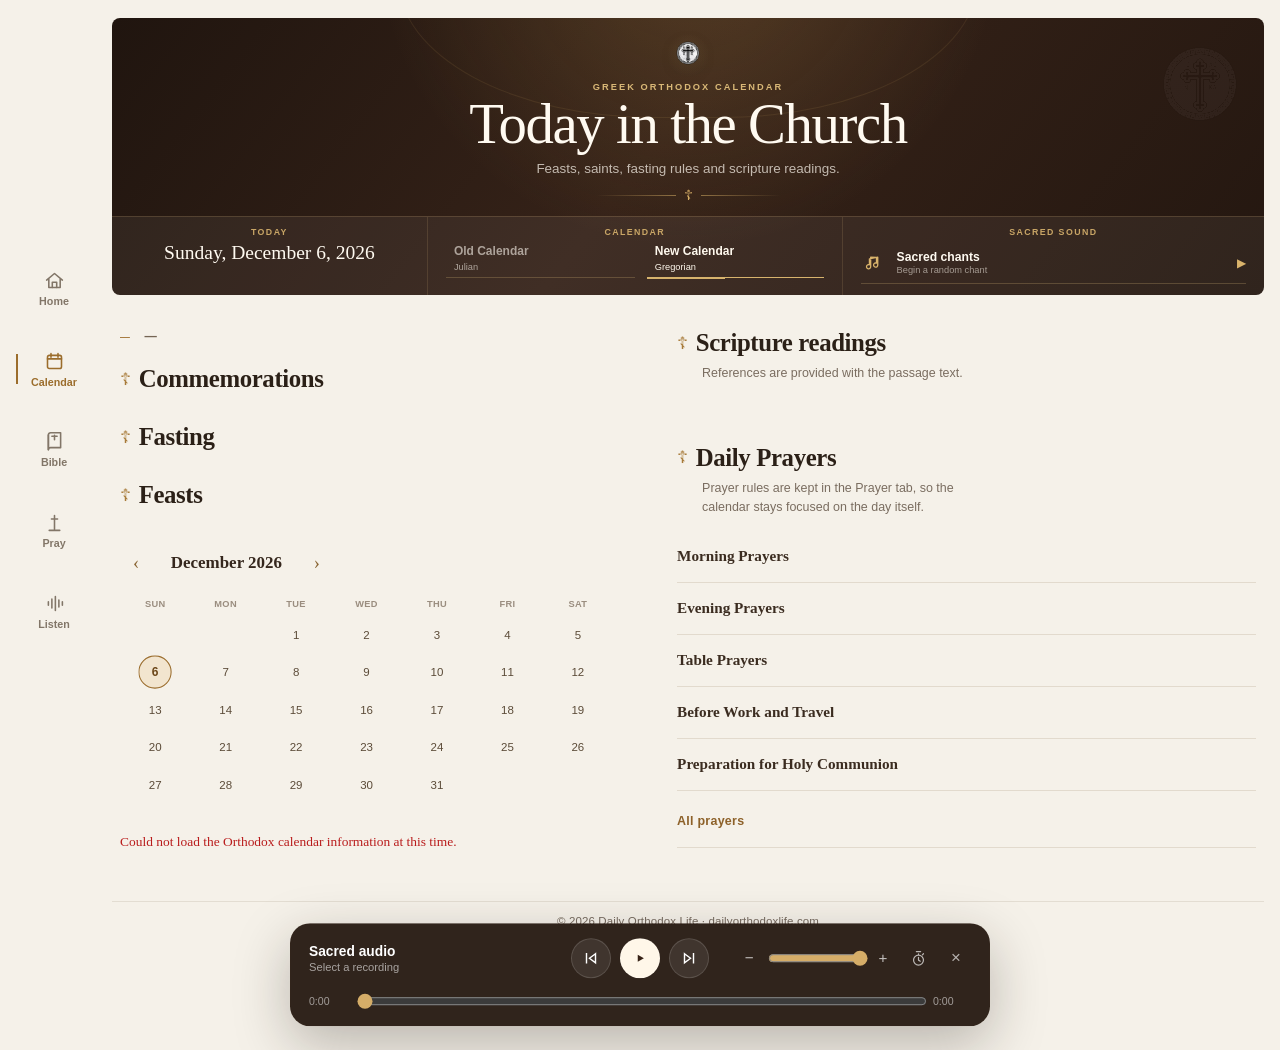
==== greek/index.html @ ff89dd8d "First Upload" ====
<!DOCTYPE html>
<html lang="en">
<head>
  <meta charset="UTF-8" />
  <title>Greek Orthodox Calendar Today | Daily Orthodox Life</title>
  <meta name="viewport" content="width=device-width, initial-scale=1" />
  <meta name="description" content="View today&#x27;s Greek Orthodox calendar with saints, commemorations, feasts, fasting guidance and Scripture readings, with Old and New Calendar options." />
  <link rel="stylesheet" href="greek-assets/css/style.css" />
  <link rel="stylesheet" href="../assets/css/app.css" />
  <link rel="manifest" href="../manifest.webmanifest" />
  <link rel="apple-touch-icon" sizes="192x192" href="../assets/orthodox-cover-logo.png" />
  <meta name="apple-mobile-web-app-title" content="Daily Orthodox Life" />
  <meta name="msapplication-TileImage" content="../assets/orthodox-cover-logo.png" />
  <meta name="theme-color" content="#2a1d15" />
  <link rel="icon" type="image/png" sizes="192x192" href="../assets/orthodox-cover-logo.png" />

  <link rel="canonical" href="https://dailyorthodoxlife.com/greek/" />
  <meta name="robots" content="index,follow,max-image-preview:large,max-snippet:-1,max-video-preview:-1" />
  <meta name="application-name" content="Daily Orthodox Life" />
  <meta property="og:site_name" content="Daily Orthodox Life" />
  <meta property="og:locale" content="en_GB" />
  <meta property="og:type" content="website" />
  <meta property="og:title" content="Greek Orthodox Calendar Today | Daily Orthodox Life" />
  <meta property="og:description" content="View today&#x27;s Greek Orthodox calendar with saints, commemorations, feasts, fasting guidance and Scripture readings, with Old and New Calendar options." />
  <meta property="og:url" content="https://dailyorthodoxlife.com/greek/" />
  <meta property="og:image" content="https://dailyorthodoxlife.com/greek/greek-assets/images/church-background.png" />
  <meta property="og:image:alt" content="Greek Orthodox church interior" />
  <meta name="twitter:card" content="summary_large_image" />
  <meta name="twitter:title" content="Greek Orthodox Calendar Today | Daily Orthodox Life" />
  <meta name="twitter:description" content="View today&#x27;s Greek Orthodox calendar with saints, commemorations, feasts, fasting guidance and Scripture readings, with Old and New Calendar options." />
  <meta name="twitter:image" content="https://dailyorthodoxlife.com/greek/greek-assets/images/church-background.png" />
  <meta name="twitter:image:alt" content="Greek Orthodox church interior" />
  <script type="application/ld+json" data-seo-schema>{"@context":"https://schema.org","@graph":[{"@type":"WebPage","@id":"https://dailyorthodoxlife.com/greek/#page","url":"https://dailyorthodoxlife.com/greek/","name":"Greek Orthodox Calendar Today | Daily Orthodox Life","description":"View today's Greek Orthodox calendar with saints, commemorations, feasts, fasting guidance and Scripture readings, with Old and New Calendar options.","isPartOf":{"@id":"https://dailyorthodoxlife.com/#website"},"about":{"@type":"Thing","name":"Greek Orthodox Calendar"},"breadcrumb":{"@type":"BreadcrumbList","itemListElement":[{"@type":"ListItem","position":1,"name":"Home","item":"https://dailyorthodoxlife.com/"},{"@type":"ListItem","position":2,"name":"Orthodox Calendar","item":"https://dailyorthodoxlife.com/calendar.html"},{"@type":"ListItem","position":3,"name":"Greek Orthodox Calendar","item":"https://dailyorthodoxlife.com/greek/"}]}}]}</script>
</head>
<body class="app-page app-calendar-page" data-root="../">
  <div class="app-shell">
    <header class="app-header liturgical-masthead">
      <div class="liturgical-watermark" aria-hidden="true"><img src="greek-assets/images/Orthodox-Cross.png" alt="" /></div>

      <div class="liturgical-heading">
        <div class="liturgical-crest">
          <img src="greek-assets/images/Orthodox-Cross.png" class="calendar-logo" alt="Orthodox Cross">
        </div>
        <div class="app-tagline">GREEK ORTHODOX CALENDAR</div>
        <h1 class="app-title">Today in the Church</h1>
        <p class="app-subtitle">Feasts, saints, fasting rules and scripture readings.</p>
        <div class="liturgical-ornament" aria-hidden="true"><span></span><b>☦</b><span></span></div>
      </div>

      <div class="liturgical-control-band">
        <div class="liturgical-date-block">
          <span class="liturgical-control-label">Today</span>
          <div class="header-meta"><div class="meta-date"><span id="civil-date">—</span></div></div>
        </div>

        <div class="calendar-toggle-frame">
          <span class="liturgical-control-label">Calendar</span>
          <div class="calendar-toggle-group" aria-label="Calendar style">
            <button type="button" id="toggle-julian" class="calendar-toggle-btn"><span>Old Calendar</span><small>Julian</small></button>
            <button type="button" id="toggle-gregorian" class="calendar-toggle-btn active"><span>New Calendar</span><small>Gregorian</small></button>
          </div>
        </div>

        <div class="hymn-player liturgical-audio">
          <span class="liturgical-control-label">Sacred sound</span>
          <button type="button" id="hymn-random-btn" class="hymn-main-btn">
            <span class="hymn-main-icon" aria-hidden="true"><svg viewBox="0 0 24 24"><path d="M8 5v11.5a2.5 2.5 0 1 1-1.5-2.3V7l10-2v9.5a2.5 2.5 0 1 1-1.5-2.3V5.4z"/></svg></span>
            <span class="hymn-main-copy"><strong>Sacred chants</strong><small>Begin a random chant</small></span>
            <span class="hymn-main-arrow" aria-hidden="true">▶</span>
          </button>
          <div id="hymn-controls" class="hymn-controls">
            <button type="button" id="hymn-prev" class="hymn-secondary-btn hymn-skip-btn" aria-label="Previous chant">⏮</button>
            <button type="button" id="hymn-play-pause" class="hymn-secondary-btn hymn-play-btn" aria-label="Play or pause chant">▶</button>
            <button type="button" id="hymn-next" class="hymn-secondary-btn hymn-skip-btn" aria-label="Next chant">⏭</button>
            <button type="button" id="hymn-loop" class="hymn-secondary-btn hymn-loop-btn" aria-label="Loop current chant">↻</button>
            <label class="hymn-volume"><span>Volume</span><input type="range" id="hymn-volume" min="0" max="1" step="0.01" value="0.2" /></label>
          </div>
          <audio id="hymn-audio"></audio>
          <p id="hymn-now-playing" class="hymn-now-playing" style="display:none;"></p>
        </div>
      </div>
    </header>

    <main class="app-main">
      <!-- LEFT: Today details -->
      <section class="today-panel">
        <header class="today-header">
          <div class="today-label-row">
            
            <div class="liturgical-date-line">
              <span id="calendar-date-label" class="today-label-date today-label-prefix">—</span>
              <span id="liturgical-date" class="today-label-date">—</span>
            </div>
          </div>
        </header>

        <section class="today-saints today-section">
          <h3 class="section-heading">Commemorations</h3>
          <ul id="saints-list" class="list saints-list"></ul>
        </section>

        <section class="today-fast today-section">
          <h3 class="section-heading">Fasting</h3>
          <ul id="fast-list" class="list fast-list"></ul>
        </section>

        <section class="today-feasts today-section">
          <h3 class="section-heading">Feasts</h3>
          <ul id="feast-list" class="list feasts-list"></ul>
        </section>

        <section id="service-notes" class="today-notes today-section" style="display:none;">
          <h3 class="section-heading">Liturgical notes</h3>
          <ul id="service-notes-list" class="list notes-list"></ul>
        </section>

        
        <section class="today-date today-section">

          <header class="panel-header panel-header-row date-header-center">
            <div class="month-nav">
              <button type="button" id="prev-month" aria-label="Previous month">‹</button>
              <div id="month-label" class="chip chip-soft chip-small">—</div>
              <button type="button" id="next-month" aria-label="Next month">›</button>
            </div>
          </header>
          <table class="month-grid" aria-label="Date selector calendar">
            <thead>
              <tr>
                <th>Sun</th>
                <th>Mon</th>
                <th>Tue</th>
                <th>Wed</th>
                <th>Thu</th>
                <th>Fri</th>
                <th>Sat</th>
              </tr>
            </thead>
            <tbody id="month-grid-body"></tbody>
          </table>
        
        </section>

<p id="summary-error" class="error-text" style="display:none;"></p>
      </section>

      <!-- RIGHT: Readings + Date selector -->
      <section class="right-panel">
        <section class="readings-panel">
          <header class="panel-header">
            <h3>Scripture readings</h3>
            <p class="panel-sub">
              References are provided with the passage text.
            </p>
          </header>
          <div id="readings-list" class="readings-list"></div>
          <p id="readings-empty" class="muted" style="display:none;">
            No specific readings are listed for this day.
          </p>
        </section>
        <section class="prayers-panel calendar-prayer-gateway">
          <header class="panel-header">
            <h3>Daily Prayers</h3>
            <p class="panel-sub">Prayer rules are kept in the Prayer tab, so the calendar stays focused on the day itself.</p>
          </header>
          <nav class="calendar-prayer-links" aria-label="Open prayer sections">
            <a href="../prayers.html?category=Morning%20Prayers"><span>Morning Prayers</span></a>
            <a href="../prayers.html?category=Evening%20Prayers"><span>Evening Prayers</span></a>
            <a href="../prayers.html?category=Table%20Prayers"><span>Table Prayers</span></a>
            <a href="../prayers.html?category=Prayers%20Before%20Work%20and%20Travel"><span>Before Work and Travel</span></a>
            <a href="../prayers.html?category=Prayers%20in%20Preparation%20for%20Holy%20Communion"><span>Preparation for Holy Communion</span></a>
            <a class="calendar-prayer-all" href="../prayers.html"><span>All prayers</span></a>
          </nav>
        </section>


        
      </section>
    </main>
  </div>

  <nav data-app-nav data-active="calendar" data-root="../"></nav>
  <script src="greek-assets/js/main.js"></script>
  <script src="../assets/js/app-shell.js"></script>
</body>
</html>
---- greek/greek-assets/css/style.css ----
:root {
  --bg-page: #f4f1ea;
  --bg-surface: #fcfbf7;
  --bg-elevated: #ffffff;
  --bg-muted: #f1ebe1;
  --border-soft: #ded2c1;
  --border-strong: #b79b72;
  --ink-main: #241a11;
  --ink-soft: #5b4b38;
  --ink-muted: #9b8d79;
  --accent: #7c3aed;
  --accent-soft: #ede9fe;
  --accent-strong: #5b21b6;
  --fast-green: #15803d;
  --fast-bg: #ecfdf3;
  --danger: #b91c1c;
  --gold: #b45309;
  --shadow-soft: 0 20px 45px rgba(15, 23, 42, 0.22),
    0 2px 8px rgba(15, 23, 42, 0.18);
}

*,
*::before,
*::after {
  box-sizing: border-box;
}

html,
body {
  margin: 0;
  padding: 0;

  background-color: #f4f1ea;
}

body {
  min-height: 100vh;
  font-family: system-ui, -apple-system, BlinkMacSystemFont, "SF Pro Text",
    "Segoe UI", sans-serif;

  /* Background image (fills screen; preserves aspect ratio, may crop slightly) */
  background-image: url("../images/church-background.png");
  background-size: cover;
  background-position: center;
  background-repeat: no-repeat;
  background-attachment: fixed;
  background-color: #f4f1ea; /* fallback (matches app tone) */
  display: flex;
  align-items: center;
  justify-content: center;
  padding: 1.75rem 1rem;
  color: var(--ink-main);
}

.app-shell {
  width: 100%;
  max-width: 1160px;
  background: radial-gradient(circle at 0 0, #fdfaf3, #faf4e9 55%, #f9fafb);
  border-radius: 1.75rem;
  border: 1px solid rgba(183, 155, 114, 0.32);
  box-shadow: var(--shadow-soft);
  display: flex;
  flex-direction: column;
  overflow: hidden;
}

/* HEADER */

.app-header {
  padding: 1.3rem 1.8rem 1.1rem;
  border-bottom: 1px solid rgba(183, 155, 114, 0.35);
  background:
    linear-gradient(
      135deg,
      rgba(252, 249, 242, 0.98),
      rgba(244, 236, 221, 0.96)
    );
  display: flex;
  flex-direction: column;
  align-items: center;
  gap: 0.9rem;
}

.header-top {
  display: flex;
  flex-direction: column;
  align-items: center;
  gap: 0.7rem;
}

.app-mark {
  width: 46px;
  height: 46px;
  border-radius: 16px;
  background:
    conic-gradient(
      from 240deg,
      #fee2e2,
      #f97316,
      #facc15,
      #a5b4fc,
      #f97316,
      #fee2e2
    );
  display: flex;
  align-items: center;
  justify-content: center;
  box-shadow:
    0 10px 26px rgba(248, 113, 22, 0.5),
    0 0 0 1px rgba(254, 249, 195, 0.8);
}

.app-mark-cross {
  font-size: 1.4rem;
  color: #111827;
  text-shadow: 0 1px 1px rgba(255, 255, 255, 0.8);
}

.app-title-group {
  display: flex;
  flex-direction: column;
  gap: 0.25rem;
  align-items: center;
  text-align: center;
}

.app-tagline {
  font-size: 0.75rem;
  text-transform: uppercase;
  letter-spacing: 0.18em;
  color: var(--ink-muted);
}

.app-title {
  font-size: 1.55rem;
  letter-spacing: 0.03em;
  margin: 0;
}

.app-subtitle {
  margin: 0;
  font-size: 0.9rem;
  color: var(--ink-soft);
  max-width: 540px;
}

.header-controls {
  display: flex;
  flex-direction: column;
  align-items: center;
  gap: 0.4rem;
}

.hymn-player {
  display: flex;
  flex-direction: column;
  align-items: center;
  gap: 0.35rem;
  margin-top: 0.1rem;
}

.hymn-main-btn {
  border-radius: 999px;
  border: 1px solid rgba(148, 132, 100, 0.55);
  padding: 0.32rem 0.9rem;
  font-size: 0.8rem;
  font-weight: 500;
  background: rgba(252, 251, 247, 0.96);
  color: var(--ink-soft);
  cursor: pointer;
}

.hymn-main-btn:hover {
  background: #f5f1e7;
}

.hymn-controls {
  display: none;
  align-items: center;
  justify-content: center;
  gap: 0.75rem;
  font-size: 0.78rem;
}

.hymn-now-playing {
  font-size: 0.78rem;
  color: var(--ink-muted);
  margin-top: 0.1rem;
  text-align: center;
}


.hymn-controls.is-visible {
  display: flex;
}

.hymn-secondary-btn {
  border-radius: 999px;
  border: 1px solid rgba(222, 210, 193, 0.9);
  padding: 0.2rem 0.7rem;
  background: #fdfaf5;
  color: var(--ink-soft);
  font-size: 0.78rem;
  cursor: pointer;
}

.hymn-secondary-btn:hover {
  background: #f4ecdf;
}

.hymn-volume input[type="range"] {
  vertical-align: middle;
}



.calendar-toggle-group {
  display: inline-flex;
  border-radius: 999px;
  border: 1px solid rgba(148, 132, 100, 0.5);
  background: rgba(252, 251, 247, 0.96);
  padding: 0.16rem;
  gap: 0.16rem;
}

.calendar-toggle-btn {
  border-radius: 999px;
  border: none;
  padding: 0.35rem 0.85rem;
  font-size: 0.82rem;
  font-weight: 600;
  background: transparent;
  color: var(--ink-soft);
  display: inline-flex;
  align-items: center;
  gap: 0.36rem;
  cursor: pointer;
}

.calendar-toggle-btn span:first-child {
  font-size: 0.95rem;
}

.calendar-toggle-btn.active {
  background: var(--accent-soft);
  color: var(--accent-strong);
  box-shadow: 0 1px 4px rgba(0, 0, 0, 0.18);
}

.header-meta {
  display: flex;
  flex-direction: column;
  align-items: center;
  gap: 0.25rem;
}

.meta-date {
  display: flex;
  align-items: center;
  gap: 0.45rem;
  font-size: 0.9rem;
  color: var(--ink-soft);
}

.meta-icon {
  font-size: 1.1rem;
}

.meta-row {
  display: flex;
  flex-wrap: wrap;
  gap: 0.4rem;
  justify-content: center;
}

.meta-chip {
  display: inline-flex;
  align-items: center;
  gap: 0.35rem;
  padding: 0.18rem 0.6rem;
  border-radius: 999px;
  border: 1px solid rgba(148, 132, 100, 0.45);
  background: rgba(248, 246, 240, 0.96);
  font-size: 0.8rem;
  color: var(--ink-soft);
}

.meta-chip-tone {
  border-color: rgba(129, 140, 248, 0.8);
  background: #eef2ff;
  color: #3730a3;
}

.subscribe-link {
  margin-top: 0.1rem;
  display: inline-flex;
  align-items: center;
  gap: 0.45rem;
  padding: 0.45rem 0.9rem;
  border-radius: 999px;
  border: 1px solid rgba(124, 58, 237, 0.2);
  background: radial-gradient(circle at 0 0, #c4b5fd, #7c3aed);
  color: #fefce8;
  font-size: 0.84rem;
  font-weight: 600;
  text-decoration: none;
  box-shadow: 0 8px 18px rgba(88, 28, 135, 0.45);
}

.subscribe-link:hover {
  transform: translateY(-1px);
  box-shadow: 0 10px 24px rgba(88, 28, 135, 0.55);
}

.subscribe-icon {
  font-size: 1.05rem;
}

.subscribe-text {
  white-space: nowrap;
}

/* MAIN LAYOUT */

.app-main {
  display: grid;
  grid-template-columns: minmax(0, 1.35fr) minmax(0, 1.15fr);
  gap: 1.35rem;
  padding: 1.4rem 1.5rem 1.3rem;
  opacity: 1;
  transition: opacity 160ms ease-out;
  will-change: opacity;
}

.app-main.is-updating {
  opacity: 0;
}


.today-panel,
.right-panel section {
  background: var(--bg-elevated);
  border-radius: 1.1rem;
  border: 1px solid rgba(222, 210, 193, 0.9);
  padding: 1rem 1.1rem 0.9rem;
  box-shadow: 0 3px 7px rgba(15, 23, 42, 0.06);
}

.today-panel {
  min-height: 18rem;
}


/* TODAY PANEL */

.today-header {
  border-bottom: 1px solid rgba(222, 210, 193, 0.9);
  padding-bottom: 0.7rem;
  margin-bottom: 0.8rem;
}

.today-label-row {
  display: flex;
  align-items: baseline;
  gap: 0.5rem;
  margin-bottom: 0.25rem;
}

.today-label {
  font-size: 0.8rem;
  text-transform: uppercase;
  letter-spacing: 0.18em;
  color: var(--ink-muted);
}

.today-label-date {
  font-size: 0.8rem;
  color: var(--ink-soft);
}

.today-label-prefix {
  margin-right: 0.35rem;
}


.today-main-title {
  margin: 0;
  font-size: 1.05rem;
  font-weight: 600;
}

/* Sections */

.section-heading {
  font-size: 0.82rem;
  text-transform: uppercase;
  letter-spacing: 0.16em;
  color: var(--ink-muted);
  margin: 0 0 0.3rem;
}

.today-fast,
.today-feasts,
.today-saints,
.today-notes {
  margin-bottom: 0.75rem;
}

/* Saints */

.saints-list {
  list-style: none;
  margin: 0;
  padding: 0;
  font-size: 0.9rem;
}

.saints-list li {
  margin-bottom: 0.4rem;
}

.saint-name {
  font-weight: 600;
  color: var(--ink-main);
  position: relative;
  padding-left: 1.05rem;
}

.saint-name::before {
  content: "✙";
  position: absolute;
  left: 0;
  top: 0;
  font-size: 0.78rem;
  color: #f97316;
}

.saint-description {
  font-size: 0.84rem;
  color: var(--ink-soft);
  margin-top: 0.08rem;
}

/* Fasting */

.fast-pill {
  display: inline-flex;
  align-items: center;
  gap: 0.35rem;
  padding: 0.22rem 0.7rem;
  border-radius: 999px;
  border: 1px solid rgba(22, 163, 74, 0.55);
  background: var(--fast-bg);
  color: var(--fast-green);
  font-size: 0.8rem;
  font-weight: 600;
  margin-bottom: 0.25rem;
}

.fast-pill-icon {
  font-size: 1rem;
}

.fast-main {
  font-size: 0.9rem;
  margin: 0;
  color: var(--ink-main);
}

/* Feasts */





.feast-name {
  font-weight: 600;
  color: var(--ink-main);
}

.feast-description {
  font-size: 0.84rem;
  color: var(--ink-soft);
  margin-top: 0.08rem;
}

.feast-rank {
  display: inline-flex;
  align-items: center;
  gap: 0.45rem;
  padding: 0.22rem 0.75rem;
  border-radius: 999px;
  border: 1px solid rgba(245, 158, 11, 0.55);
  background: #fffbeb;
  color: #9a3412;
  font-size: 0.82rem;
  margin-bottom: 0.35rem;
}

.feast-rank-icon {
  font-size: 1.05rem;
}

/* Notes */

.notes-list {
  list-style: none;
  margin: 0;
  padding: 0;
  font-size: 0.86rem;
  color: var(--ink-soft);
}

.notes-list li {
  margin-bottom: 0.2rem;
}

.error-text {
  font-size: 0.84rem;
  color: var(--danger);
  margin-top: 0.3rem;
}

/* RIGHT PANEL */

.right-panel {
  display: flex;
  flex-direction: column;
  gap: 0.9rem;
}

.panel-header {
  margin-bottom: 0.6rem;
}

.panel-header-row {
  display: flex;
  justify-content: space-between;
  align-items: flex-start;
  gap: 0.75rem;
}

.panel-header h3 {
  margin: 0;
  font-size: 0.95rem;
}

.panel-sub {
  margin: 0.2rem 0 0;
  font-size: 0.84rem;
  color: var(--ink-soft);
}

.month-nav {
  display: flex;
  align-items: center;
  gap: 0.35rem;
}

.month-nav button {
  border-radius: 999px;
  border: 1px solid var(--border-soft);
  background: #f9fafb;
  font-size: 0.85rem;
  padding: 0.18rem 0.55rem;
  cursor: pointer;
  color: var(--ink-soft);
}

.month-nav button:hover {
  background: #f3f4f6;
}

/* Chips */

.chip {
  display: inline-flex;
  align-items: center;
  gap: 0.35rem;
  padding: 0.2rem 0.6rem;
  border-radius: 999px;
  font-size: 0.8rem;
  border: 1px solid rgba(222, 210, 193, 0.9);
}

.chip-soft {
  background: var(--bg-muted);
  color: var(--ink-soft);
}

.chip-small {
  font-size: 0.78rem;
  padding: 0.15rem 0.55rem;
}

/* Readings */

.readings-list {
  display: flex;
  flex-direction: column;
  gap: 0.35rem;
}

.reading-card {
  border-radius: 0.8rem;
  border: 1px solid rgba(222, 210, 193, 0.9);
  background: rgba(255, 255, 255, 0.98);
  padding: 0.5rem 0.65rem;
  font-size: 0.86rem;
}

.reading-header {
  display: flex;
  justify-content: space-between;
  align-items: center;
  gap: 0.4rem;
  cursor: pointer;
}

.reading-main {
  display: flex;
  flex-direction: column;
  gap: 0.12rem;
  flex: 1 1 auto;
  min-width: 0; /* allow title to wrap instead of squeezing the toggle */
}

.reading-ref {
  font-weight: 600;
  color: var(--ink-main);
}

.reading-type {
  font-size: 0.75rem;
  text-transform: uppercase;
  letter-spacing: 0.14em;
  color: var(--ink-muted);
}

.reading-toggle {
  font-size: 0.82rem;
  color: var(--gold);
  white-space: nowrap;
  flex-shrink: 0;
}

.reading-body {
  margin-top: 0.35rem;
  padding-top: 0.3rem;
  border-top: 1px dashed rgba(222, 210, 193, 0.9);
  font-size: 0.84rem;
  color: var(--ink-soft);
  white-space: pre-line;
  line-height: 1.5;
  display: none;
}

.reading-body.active {
  display: block;
}

.muted {
  font-size: 0.82rem;
  color: var(--ink-muted);
}

/* Month Grid */

.month-grid {
  width: 100%;
  border-collapse: collapse;
  font-size: 0.82rem;
  color: var(--ink-soft);
  margin-top: 0.2rem;
}

.month-grid th {
  text-align: center;
  padding: 0.3rem 0.2rem;
  font-weight: 600;
  color: var(--ink-muted);
}

.month-grid td {
  width: calc(100% / 7);
  height: 2.1rem;
  text-align: center;
  padding: 0.15rem 0.1rem;
}

.month-day-inner {
  display: inline-flex;
  min-width: 1.9rem;
  justify-content: center;
  align-items: center;
  border-radius: 999px;
  padding: 0.15rem 0.4rem;
  cursor: pointer;
  transition: transform 140ms ease-out, background-color 140ms ease-out;
}

.month-day-inner:hover {
  background: rgba(248, 246, 240, 0.9);
}

.month-day-selected .month-day-inner {
  transform: scale(1.04);
}


.month-day-today .month-day-inner {
  background: #eef2ff;
  color: #4f46e5;
  font-weight: 600;
  border: 1px solid #4f46e5;
}

.month-day-empty {
  color: #d1d5db;
}

/* FOOTER */



/* RESPONSIVE */

@media (max-width: 960px) {
  .app-main {
    grid-template-columns: minmax(0, 1fr);
    padding-inline: 1.2rem;
  }

  .right-panel {
    flex-direction: column;
  }
}

@media (max-width: 640px) {
  body {
    padding-inline: 0.6rem;
  }

  .app-header {
    padding-inline: 1.1rem;
  }

  .app-main {
    padding-inline: 1.1rem;
  }

  
}

.month-day-selected .month-day-inner {
  background: #eef2ff;
  color: #4f46e5;
  font-weight: 600;
  border: 1px solid #4f46e5;
}

/* Extra: subtle dashed divider between Today sections */
.today-section {
  padding-top: 0.7rem;
  margin-top: 0.4rem;
  border-top: 1px dashed rgba(222, 210, 193, 0.9);
}

/* Fasting helper text style to match saint/feast descriptions */
.fast-text {
  font-size: 0.84rem;
  color: var(--ink-soft);
  margin-top: 0.08rem;
}

/* Centre and recolour the subscribe button to match the month label chip */
.subscribe-row {
  padding: 0.35rem 1.75rem 0.9rem;
  display: flex;
  justify-content: center;
}
.subscribe-link {
  margin-top: 0;
  background: var(--bg-muted);
  color: var(--ink-soft);
  border: 1px solid var(--border-soft);
  box-shadow: 0 3px 6px rgba(15, 23, 42, 0.25);
}

/* Calender style toggle in same tone as month chip (no purple accent) */
.calendar-toggle-group {
  background: var(--bg-muted);
  border: 1px solid var(--border-soft);
}
.calendar-toggle-btn {
  color: var(--ink-soft);
}
.calendar-toggle-btn.active {
  background: var(--bg-surface);
  color: var(--ink-main);
  box-shadow: 0 1px 3px rgba(15, 23, 42, 0.18);
}

/* Logo container: remove gradient background; show only supplied icon */
.app-mark {
  background: transparent;
  border-radius: 0;
  box-shadow: none;
  width: auto;
  height: auto;
  padding: 0;
}
.app-logo {
  width: 32px;
  height: 32px;
  border-radius: 6px;
  object-fit: cover;
}

/* Make tagline and civil date slightly larger / easier to read */
.app-tagline {
  font-size: 0.82rem;
}
.meta-date {
  font-size: 0.98rem;
  font-weight: 500;
}

/* Override purple glow on subscribe button completely */
.subscribe-row .subscribe-link {
  background: var(--bg-muted) !important;
  color: var(--ink-soft) !important;
  border: 1px solid var(--border-soft) !important;
  box-shadow: 0 4px 8px rgba(15, 23, 42, 0.25) !important;
}

/* Center the month label within its box */
.month-nav {
  justify-content: center;
}

/* Make fasting bullets visually match saints/feasts */
.fast-name {
  font-weight: 600;
  position: relative;
  padding-left: 1.05rem;
}
.fast-name::before {
  content: "•";
  position: absolute;
  left: 0;
  top: 0;
  font-size: 0.78rem;
  color: var(--ink-soft);
}

/* Remove solid underline under TODAY, leave only dashed section divider */
.today-header {
  border-bottom: none !important;
  margin-bottom: 0.2rem;
}

/* Fasting list: remove outer bullets, align with saints/feasts */
.fast-list {
  list-style: none;
  margin: 0;
  padding: 0;
}

/* Ensure feast names have bullets aligned like fasting/saints */
.feast-name {
  font-weight: 600;
  position: relative;
  padding-left: 1.05rem;
}
.feast-name::before {
  content: "•";
  position: absolute;
  left: 0;
  top: 0;
  font-size: 0.78rem;
  color: var(--ink-soft);
}

/* Make the liturgical date on the Today line slightly larger */
.today-label-date {
  font-size: 0.95rem;
}

/* Align fast headings with saints/feasts and use big list bullets for fast/feast items */
.fast-list {
  list-style: disc;
  margin: 0 0 0 1.1rem;
  padding: 0;
}

.fast-name {
  font-weight: 600;
  color: var(--ink-main);
  position: static;
  padding-left: 0;
  font-size: 0.95rem;
}

.fast-name::before {
  content: none;
}

/* Feasts list uses same big bullets as fasting */


.feast-name {
  font-weight: 600;
  color: var(--ink-main);
  position: static;
  padding-left: 0;
}

/* Remove pseudo bullet if any */
.feast-name::before {
  content: none;
}

/* Forbidden foods list: no bullets, match helper text style */
.fast-forbidden-list {
  list-style: none;
  margin: 0.25rem 0 0 0;
  padding-left: 0;
}

.fast-forbidden-list li {
  font-size: 0.84rem;
  color: var(--ink-soft);
}

/* Make Today date one step larger again */
.today-label-date {
  font-size: 1rem;
}

/* Centre footer text */


/* Small bullets for forbidden foods, same text style as helper */
.fast-forbidden-list {
  list-style: disc;
  margin: 0.25rem 0 0 1.1rem;
  padding-left: 0;
}
.fast-forbidden-list li {
  font-size: 0.84rem;
  color: var(--ink-soft);
}

/* Notes list styled similar to feasts/fasts */
.notes-list {
  list-style: disc;
  margin: 0 0 0 1.1rem;
  padding: 0;
}
.note-name {
  font-weight: 600;
  color: var(--ink-main);
}
.note-description {
  font-size: 0.84rem;
  color: var(--ink-soft);
}


/* Allowed / forbidden lists share same small bullet style */
.fast-allowed-list,
.fast-forbidden-list {
  list-style: disc;
  margin: 0.25rem 0 0 1.1rem;
  padding-left: 0;
}

.fast-allowed-list li,
.fast-forbidden-list li {
  font-size: 0.84rem;
  color: var(--ink-soft);
}





.fast-em {
  text-decoration: underline;
}




.fast-forbid-label {
  font-weight: 600;
}

.fast-em {
  text-decoration: underline;
}


.feasts-list {
  list-style: none;
  margin: 0;
  padding: 0;
  font-size: 0.9rem;
}

.feasts-list li {
  margin-bottom: 0.35rem;
}


.app-footer {
  padding: 0.75rem 1.75rem 0.9rem;
  border-top: 1px solid rgba(183, 155, 114, 0.35);
  display: flex;
  justify-content: center;
  align-items: center;
  gap: 0.5rem;
  font-size: 0.78rem;
  color: var(--ink-muted);
  background: rgba(248, 246, 240, 0.9);
  text-align: center;
}

/* Footer link: same style as text, underline only on hover */
.app-footer a {
  color: inherit;
  text-decoration: none;
}

.app-footer a:hover {
  text-decoration: underline;
}


/* Extra space between Commemorations, Fasting and Feasts sections */
.fast-section {
  margin-top: 1.6rem;
}

.feasts-section {
  margin-top: 1.6rem;
}


.today-fast.today-section,
.today-feasts.today-section {
  margin-top: 1.6rem;
}


/* Remove bullets/crosses from saints, fasting, and feasts lists */
.saints-list,
.fast-list,
.feasts-list {
  list-style: none;
  margin: 0;
  padding: 0;
}

/* Plain headings without left icons */
.saint-name,
.fast-name,
.feast-name {
  font-weight: 600;
  color: var(--ink-main);
  position: static;
  padding-left: 0;
  font-size: 0.95rem;
}

.saint-name::before,
.fast-name::before,
.feast-name::before {
  content: none;
}


/* Daily prayers panel */
.prayers-panel .panel-header h3 {
  font-size: 0.98rem;
  font-weight: 600;
}

.prayers-panel .panel-sub {
  margin-top: 0.1rem;
  font-size: 0.82rem;
}

.prayer-category-name {
  font-weight: 600;
  color: var(--ink-main);
  font-size: 0.95rem;
}

.prayer-item {
  padding-top: 0.4rem;
  margin-top: 0.4rem;
}

/* only draw a dashed separator between successive prayers, 
   so there's not a double line under the section heading */
.prayer-item + .prayer-item {
  border-top: 1px dashed rgba(222, 210, 193, 0.8);
}

.prayer-header {
  display: flex;
  justify-content: space-between;
  align-items: baseline;
  gap: 0.5rem;
  cursor: pointer;
}

.prayer-title {
  font-size: 0.88rem;
  font-weight: 500;
  color: var(--ink-main);
}

.prayer-toggle {
  font-size: 0.8rem;
  color: var(--gold);
  white-space: nowrap;
  flex-shrink: 0;
}

.prayer-body {
  margin-top: 0.3rem;
  font-size: 0.84rem;
  color: var(--ink-soft);
  line-height: 1.5;
}

/* Center month navigation in Today date selector */
.today-date .date-header-center {
  justify-content: center;
}

.today-date .month-nav {
  justify-content: center;
}



.hymn-loop-btn.is-active {
  background: #f4ecdf;
  border-color: rgba(222, 210, 193, 1);
}


@media (hover: none) and (pointer: coarse) {
  body {
    background-attachment: scroll;
  }
}

/* Header logo – shared with favicon */
.calendar-logo {
  width: 64px;
  height: auto;
  margin-bottom: 0.25rem;
}

@media (min-width: 768px) {
  .calendar-logo {
    width: 84px;
  }
}


/* Link back to the merged calendar selector */
.calendar-selector-link {
  align-self: flex-start;
  margin: 0.85rem 0 0 1rem;
  padding: 0.42rem 0.8rem;
  border: 1px solid rgba(183, 155, 114, 0.55);
  border-radius: 999px;
  background: rgba(252, 251, 247, 0.94);
  color: var(--ink-soft);
  font-size: 0.8rem;
  font-weight: 600;
  line-height: 1;
  text-decoration: none;
  transition: transform 160ms ease, background-color 160ms ease, color 160ms ease;
}

.calendar-selector-link:hover,
.calendar-selector-link:focus-visible {
  background: #f5f1e7;
  color: var(--gold);
  transform: translateY(-1px);
}

.calendar-selector-link:focus-visible {
  outline: 2px solid var(--gold);
  outline-offset: 3px;
}

@media (max-width: 560px) {
  .calendar-selector-link {
    margin-left: 0.75rem;
  }
}
---- assets/css/app.css ----
:root {
  --oa-bg: #f7f4ee;
  --oa-surface: #fffdf9;
  --oa-surface-2: #f0ebe2;
  --oa-ink: #211b16;
  --oa-muted: #74695d;
  --oa-line: rgba(74, 55, 34, 0.13);
  --oa-gold: #a7772f;
  --oa-gold-2: #c89b50;
  --oa-gold-soft: #f0e4cf;
  --oa-deep: #2a1d15;
  --oa-red: #7d2d2d;
  --oa-green: #2e6b46;
  --oa-radius: 24px;
  --oa-radius-sm: 16px;
  --oa-shadow: 0 16px 44px rgba(47, 35, 24, 0.09);
  --oa-dock-h: 76px;
}

*, *::before, *::after { box-sizing: border-box; }
html { scroll-behavior: smooth; }
body.orthodox-app,
body.app-page {
  margin: 0;
  min-height: 100vh;
  background: var(--oa-bg);
  color: var(--oa-ink);
  font-family: Inter, ui-sans-serif, -apple-system, BlinkMacSystemFont, "Segoe UI", sans-serif;
  padding-bottom: calc(var(--oa-dock-h) + 24px);
}
button, input, select { font: inherit; }
a { color: inherit; }

.oa-page {
  width: min(1180px, calc(100% - 32px));
  margin: 0 auto;
  padding: 22px 0 40px;
}

.oa-topbar {
  min-height: 62px;
  display: flex;
  align-items: center;
  justify-content: space-between;
  gap: 18px;
  margin-bottom: 22px;
}
.oa-brand { display: flex; align-items: center; gap: 11px; text-decoration: none; }
.oa-brand img { width: 34px; height: 42px; object-fit: contain; }
.oa-brand-copy { display: grid; gap: 1px; }
.oa-brand-copy strong { font-family: Georgia, "Times New Roman", serif; font-size: 1.1rem; font-weight: 600; }
.oa-brand-copy span { font-size: .72rem; color: var(--oa-muted); letter-spacing: .12em; text-transform: uppercase; }
.oa-top-actions { display: flex; align-items: center; gap: 8px; }
.oa-icon-button,
.oa-pill-button {
  border: 1px solid var(--oa-line);
  background: rgba(255,253,249,.88);
  color: var(--oa-ink);
  min-height: 42px;
  border-radius: 999px;
  display: inline-flex;
  align-items: center;
  justify-content: center;
  gap: 8px;
  padding: 0 14px;
  text-decoration: none;
  cursor: pointer;
}
.oa-icon-button { width: 42px; padding: 0; }
.oa-icon-button svg, .oa-pill-button svg { width: 18px; height: 18px; fill: none; stroke: currentColor; stroke-width: 1.8; stroke-linecap: round; stroke-linejoin: round; }
.oa-icon-button:hover, .oa-pill-button:hover { background: var(--oa-gold-soft); }

.oa-eyebrow { margin: 0 0 7px; color: var(--oa-gold); font-size: .76rem; font-weight: 700; letter-spacing: .13em; text-transform: uppercase; }
.oa-section-title { margin: 0; font-family: Georgia, "Times New Roman", serif; font-size: clamp(1.55rem, 3vw, 2.15rem); font-weight: 600; line-height: 1.1; }
.oa-section-subtitle { margin: 8px 0 0; max-width: 640px; color: var(--oa-muted); line-height: 1.6; }
.oa-section-head { display: flex; justify-content: space-between; align-items: end; gap: 16px; margin: 34px 0 15px; }
.oa-section-link { color: var(--oa-gold); text-decoration: none; font-size: .9rem; font-weight: 650; white-space: nowrap; }

.oa-hero {
  position: relative;
  min-height: 390px;
  border-radius: 30px;
  overflow: hidden;
  color: white;
  background: #2e241c;
  box-shadow: var(--oa-shadow);
  isolation: isolate;
}
.oa-hero::after {
  content: "";
  position: absolute;
  inset: 0;
  z-index: -1;
  background: linear-gradient(90deg, rgba(18,14,11,.86) 0%, rgba(18,14,11,.58) 48%, rgba(18,14,11,.22) 100%),
              linear-gradient(0deg, rgba(18,14,11,.46), transparent 60%);
}
.oa-hero-bg { position: absolute; inset: 0; width: 100%; height: 100%; object-fit: cover; z-index: -2; }
.oa-hero-content { min-height: 390px; width: min(610px, 100%); display: flex; flex-direction: column; justify-content: end; padding: clamp(28px, 5vw, 58px); }
.oa-hero-kicker { margin: 0 0 10px; font-size: .78rem; letter-spacing: .15em; text-transform: uppercase; color: #f3d7a4; font-weight: 700; }
.oa-hero h1 { margin: 0; font-family: Georgia, "Times New Roman", serif; font-size: clamp(2.35rem, 6vw, 4.6rem); line-height: .98; font-weight: 500; }
.oa-hero p { margin: 16px 0 0; color: rgba(255,255,255,.82); font-size: clamp(.96rem, 2vw, 1.1rem); line-height: 1.6; }
.oa-hero-actions { display: flex; flex-wrap: wrap; gap: 10px; margin-top: 24px; }
.oa-primary,
.oa-secondary {
  min-height: 46px;
  border-radius: 999px;
  display: inline-flex;
  align-items: center;
  justify-content: center;
  gap: 9px;
  padding: 0 18px;
  font-weight: 700;
  font-size: .92rem;
  text-decoration: none;
  border: 1px solid transparent;
  cursor: pointer;
}
.oa-primary { background: #fff9ef; color: #332218; }
.oa-secondary { background: rgba(255,255,255,.11); color: white; border-color: rgba(255,255,255,.34); backdrop-filter: blur(8px); }
.oa-primary svg, .oa-secondary svg { width: 18px; height: 18px; fill: none; stroke: currentColor; stroke-width: 1.9; }

.oa-quick-grid { display: grid; grid-template-columns: repeat(4, minmax(0,1fr)); gap: 12px; }
.oa-quick-card {
  border: 1px solid var(--oa-line);
  background: var(--oa-surface);
  border-radius: 20px;
  min-height: 128px;
  padding: 18px;
  text-decoration: none;
  display: flex;
  flex-direction: column;
  justify-content: space-between;
  gap: 18px;
  transition: transform .18s ease, border-color .18s ease, background .18s ease;
}
.oa-quick-card:hover { transform: translateY(-3px); border-color: rgba(167,119,47,.36); background: #fffaf2; }
.oa-quick-icon { width: 40px; height: 40px; display: grid; place-items: center; border-radius: 13px; background: var(--oa-gold-soft); color: var(--oa-gold); }
.oa-quick-icon svg { width: 21px; height: 21px; fill: none; stroke: currentColor; stroke-width: 1.8; stroke-linecap: round; stroke-linejoin: round; }
.oa-quick-card strong { display: block; font-size: .98rem; }
.oa-quick-card span { display: block; margin-top: 4px; color: var(--oa-muted); font-size: .78rem; }

.oa-card-row { display: grid; grid-auto-flow: column; grid-auto-columns: minmax(245px, 30%); gap: 14px; overflow-x: auto; padding: 2px 2px 10px; scroll-snap-type: x mandatory; scrollbar-width: thin; }
.oa-media-card { position: relative; min-height: 210px; border-radius: 22px; overflow: hidden; color: white; text-decoration: none; background: #32251d; scroll-snap-align: start; isolation: isolate; }
.oa-media-card img { position: absolute; inset: 0; width: 100%; height: 100%; object-fit: cover; z-index: -2; }
.oa-media-card::after { content:""; position:absolute; inset:0; background: linear-gradient(0deg, rgba(21,14,10,.9), rgba(21,14,10,.08) 72%); z-index:-1; }
.oa-media-card-content { position: absolute; inset: auto 18px 17px; }
.oa-media-card .oa-tag { display:inline-flex; align-items:center; min-height:24px; padding:0 9px; border-radius:999px; background:rgba(255,255,255,.16); backdrop-filter: blur(6px); font-size:.68rem; text-transform:uppercase; letter-spacing:.08em; margin-bottom:8px; }
.oa-media-card h3 { margin:0; font-family: Georgia, "Times New Roman", serif; font-size:1.35rem; font-weight:600; }
.oa-media-card p { margin:5px 0 0; font-size:.78rem; color:rgba(255,255,255,.76); }

.oa-feature-grid { display: grid; grid-template-columns: 1.35fr .65fr; gap: 16px; }
.oa-feature-card { border: 1px solid var(--oa-line); background: var(--oa-surface); border-radius: 24px; overflow: hidden; text-decoration: none; min-height: 250px; position: relative; }
.oa-feature-card-image { height: 138px; overflow: hidden; background: var(--oa-surface-2); }
.oa-feature-card-image img { width:100%; height:100%; object-fit:cover; display:block; }
.oa-feature-card-body { padding: 18px; }
.oa-feature-card-body h3 { margin:0; font-family: Georgia,"Times New Roman",serif; font-size:1.35rem; }
.oa-feature-card-body p { margin:7px 0 0; color:var(--oa-muted); font-size:.86rem; line-height:1.5; }
.oa-feature-card.dark { background: var(--oa-deep); color:white; border-color: transparent; }
.oa-feature-card.dark .oa-feature-card-body p { color:rgba(255,255,255,.68); }

.oa-dock {
  position: fixed;
  left: 50%;
  bottom: 14px;
  transform: translateX(-50%);
  width: min(620px, calc(100% - 22px));
  min-height: var(--oa-dock-h);
  display: grid;
  grid-template-columns: repeat(5, 1fr);
  gap: 2px;
  padding: 8px;
  border: 1px solid rgba(64,46,29,.13);
  border-radius: 24px;
  background: rgba(255,253,249,.94);
  backdrop-filter: blur(18px);
  box-shadow: 0 16px 44px rgba(43,31,21,.16);
  z-index: 1000;
}
.oa-dock-link { min-width:0; color:#827668; text-decoration:none; border-radius:16px; display:flex; flex-direction:column; align-items:center; justify-content:center; gap:4px; font-size:.67rem; font-weight:650; }
.oa-dock-link svg { width:21px; height:21px; fill:none; stroke:currentColor; stroke-width:1.8; stroke-linecap:round; stroke-linejoin:round; }
.oa-dock-link.is-active { color:var(--oa-gold); background:var(--oa-gold-soft); }

.oa-simple-hero { display:flex; justify-content:space-between; align-items:end; gap:24px; padding:18px 0 12px; }
.oa-simple-hero h1 { margin:0; font-family:Georgia,"Times New Roman",serif; font-size:clamp(2.2rem,5vw,4rem); font-weight:500; line-height:1; }
.oa-simple-hero p { margin:10px 0 0; max-width:620px; color:var(--oa-muted); line-height:1.6; }

.oa-calendar-choice-grid { display:grid; grid-template-columns:repeat(2,minmax(0,1fr)); gap:16px; margin-top:26px; }
.oa-calendar-choice { position:relative; min-height:360px; overflow:hidden; border-radius:26px; color:white; text-decoration:none; isolation:isolate; }
.oa-calendar-choice img { position:absolute; inset:0; width:100%; height:100%; object-fit:cover; z-index:-2; }
.oa-calendar-choice::after { content:""; position:absolute; inset:0; background:linear-gradient(0deg,rgba(24,16,11,.92),rgba(24,16,11,.12) 72%); z-index:-1; }
.oa-calendar-choice-copy { position:absolute; left:24px; right:24px; bottom:24px; }
.oa-calendar-choice-copy span { font-size:.7rem; text-transform:uppercase; letter-spacing:.11em; color:#f1d7aa; }
.oa-calendar-choice-copy h2 { margin:7px 0 5px; font-family:Georgia,"Times New Roman",serif; font-size:2rem; font-weight:500; }
.oa-calendar-choice-copy p { margin:0; color:rgba(255,255,255,.74); line-height:1.5; font-size:.86rem; }

.oa-search-wrap { margin:24px 0 12px; position:relative; }
.oa-search-wrap svg { position:absolute; left:16px; top:50%; transform:translateY(-50%); width:20px; height:20px; fill:none; stroke:#8b7d6e; stroke-width:1.8; }
.oa-search { width:100%; height:52px; border:1px solid var(--oa-line); border-radius:16px; background:var(--oa-surface); color:var(--oa-ink); padding:0 18px 0 46px; outline:none; }
.oa-search:focus { border-color:rgba(167,119,47,.55); box-shadow:0 0 0 3px rgba(167,119,47,.10); }
.oa-chip-row { display:flex; gap:8px; overflow-x:auto; padding:4px 0 10px; }
.oa-filter-chip { border:1px solid var(--oa-line); background:var(--oa-surface); color:var(--oa-muted); border-radius:999px; padding:9px 13px; white-space:nowrap; cursor:pointer; font-size:.8rem; }
.oa-filter-chip.is-active { background:var(--oa-deep); color:white; border-color:var(--oa-deep); }
.oa-prayer-grid { display:grid; grid-template-columns:repeat(2,minmax(0,1fr)); gap:12px; margin-top:18px; }
.oa-prayer-card { border:1px solid var(--oa-line); background:var(--oa-surface); border-radius:20px; padding:18px; display:grid; gap:14px; }
.oa-prayer-card-top { display:flex; align-items:start; justify-content:space-between; gap:12px; }
.oa-prayer-card h3 { margin:0; font-family:Georgia,"Times New Roman",serif; font-size:1.22rem; font-weight:600; }
.oa-prayer-card .oa-category { margin-top:5px; color:var(--oa-gold); text-transform:uppercase; letter-spacing:.08em; font-size:.66rem; font-weight:750; }
.oa-prayer-preview { margin:0; color:var(--oa-muted); line-height:1.55; font-size:.83rem; display:-webkit-box; -webkit-line-clamp:3; -webkit-box-orient:vertical; overflow:hidden; }
.oa-prayer-actions { display:flex; align-items:center; gap:8px; }
.oa-small-btn { min-height:38px; border:1px solid var(--oa-line); border-radius:999px; background:var(--oa-surface-2); color:var(--oa-ink); padding:0 13px; cursor:pointer; display:inline-flex; align-items:center; gap:7px; font-size:.78rem; font-weight:700; }
.oa-small-btn.primary { background:var(--oa-deep); color:white; border-color:var(--oa-deep); }
.oa-small-btn svg { width:16px; height:16px; fill:none; stroke:currentColor; stroke-width:1.9; }
.oa-favourite { margin-left:auto; width:38px; padding:0; justify-content:center; }
.oa-favourite.is-saved { color:var(--oa-gold); background:var(--oa-gold-soft); }

.oa-modal { position:fixed; inset:0; z-index:1200; display:none; align-items:end; justify-content:center; background:rgba(24,18,13,.48); backdrop-filter:blur(5px); padding:18px; }
.oa-modal.is-open { display:flex; }
.oa-modal-panel { width:min(760px,100%); max-height:min(84vh,850px); overflow:auto; background:var(--oa-surface); border-radius:28px; padding:22px; box-shadow:0 30px 70px rgba(24,18,13,.26); }
.oa-modal-head { position:sticky; top:-22px; z-index:2; background:linear-gradient(var(--oa-surface) 82%,transparent); padding:22px 0 18px; display:flex; align-items:start; justify-content:space-between; gap:12px; }
.oa-modal h2 { margin:0; font-family:Georgia,"Times New Roman",serif; font-size:1.8rem; }
.oa-modal-text { white-space:pre-wrap; font-family:Georgia,"Times New Roman",serif; font-size:1.08rem; line-height:1.85; color:#342a21; }
.oa-close { width:40px; height:40px; border-radius:50%; border:1px solid var(--oa-line); background:var(--oa-surface-2); cursor:pointer; flex:0 0 auto; }

.oa-audio-hero { margin-top:24px; border-radius:28px; overflow:hidden; background:var(--oa-deep); color:white; display:grid; grid-template-columns: .8fr 1.2fr; min-height:290px; }
.oa-audio-hero-art { position:relative; min-height:290px; overflow:hidden; }
.oa-audio-hero-art img { width:100%; height:100%; object-fit:cover; display:block; }
.oa-audio-hero-copy { padding:clamp(24px,4vw,42px); display:flex; flex-direction:column; justify-content:center; }
.oa-audio-hero-copy h1 { margin:0; font-family:Georgia,"Times New Roman",serif; font-weight:500; font-size:clamp(2.2rem,5vw,3.7rem); }
.oa-audio-hero-copy p { margin:12px 0 0; color:rgba(255,255,255,.7); line-height:1.6; }
.oa-track-list { display:grid; gap:8px; }
.oa-track { display:grid; grid-template-columns:48px 1fr auto; align-items:center; gap:12px; border:1px solid var(--oa-line); border-radius:18px; background:var(--oa-surface); padding:10px 12px; cursor:pointer; }
.oa-track:hover { background:#fff9f1; }
.oa-track-play { width:40px; height:40px; border:0; border-radius:50%; display:grid; place-items:center; background:var(--oa-gold-soft); color:var(--oa-gold); cursor:pointer; }
.oa-track-play svg { width:18px; height:18px; fill:currentColor; stroke:none; }
.oa-track strong { font-size:.9rem; }
.oa-track span { color:var(--oa-muted); font-size:.72rem; display:block; margin-top:2px; }
.oa-track-type { color:var(--oa-muted); font-size:.72rem; }
.oa-player { position:fixed; left:50%; bottom:calc(var(--oa-dock-h) + 25px); transform:translateX(-50%) translateY(140%); width:min(700px,calc(100% - 22px)); border:1px solid rgba(64,46,29,.14); border-radius:20px; background:rgba(42,29,21,.97); color:white; box-shadow:0 18px 55px rgba(34,24,17,.28); z-index:999; padding:12px 14px; display:grid; grid-template-columns:1fr auto; align-items:center; gap:14px; transition:transform .24s ease; }
.oa-player.is-visible { transform:translateX(-50%) translateY(0); }
.oa-player-meta { min-width:0; }
.oa-player-meta strong { display:block; overflow:hidden; text-overflow:ellipsis; white-space:nowrap; font-size:.86rem; }
.oa-player-meta span { display:block; color:rgba(255,255,255,.58); font-size:.7rem; margin-top:2px; }
.oa-player-controls { display:flex; gap:6px; align-items:center; }
.oa-player-btn { width:40px; height:40px; border-radius:50%; border:1px solid rgba(255,255,255,.14); background:rgba(255,255,255,.08); color:white; display:grid; place-items:center; cursor:pointer; }
.oa-player-btn svg { width:18px; height:18px; fill:none; stroke:currentColor; stroke-width:1.9; }
.oa-player-btn.play { background:#fff7e9; color:#372317; }
.oa-player-progress { grid-column:1/-1; display:grid; grid-template-columns:38px 1fr 38px; align-items:center; gap:8px; color:rgba(255,255,255,.55); font-size:.66rem; }
.oa-player-progress input { width:100%; accent-color:#d5ad68; }

.oa-empty { border:1px dashed var(--oa-line); border-radius:20px; padding:28px; text-align:center; color:var(--oa-muted); background:rgba(255,253,249,.56); }

/* Calendar page modernization, loaded after the legacy calendar CSS */
body.app-calendar-page {
  background: var(--oa-bg) !important;
  background-image: none !important;
  display: block !important;
  padding: 18px 16px calc(var(--oa-dock-h) + 34px) !important;
  color: var(--oa-ink) !important;
}
body.app-calendar-page .app-shell {
  max-width: 1160px !important;
  margin: 0 auto !important;
  border: 0 !important;
  border-radius: 0 !important;
  overflow: visible !important;
  box-shadow: none !important;
  background: transparent !important;
}
body.app-calendar-page .calendar-selector-link {
  position: static !important;
  align-self: flex-start !important;
  margin: 0 0 12px !important;
  display: inline-flex !important;
  min-height: 38px !important;
  align-items: center !important;
  border: 1px solid var(--oa-line) !important;
  background: var(--oa-surface) !important;
  border-radius: 999px !important;
  padding: 0 13px !important;
  text-decoration: none !important;
  color: var(--oa-muted) !important;
  font-size: .8rem !important;
}
body.app-calendar-page .app-header {
  position: relative !important;
  overflow: hidden !important;
  border: 0 !important;
  border-radius: 28px !important;
  padding: 32px !important;
  background: linear-gradient(145deg,#2b211a,#4a3526) !important;
  color: white !important;
  box-shadow: var(--oa-shadow) !important;
  align-items: stretch !important;
}
body.app-calendar-page .header-top { flex-direction: row !important; align-items: center !important; justify-content: flex-start !important; }
body.app-calendar-page .app-mark { background: rgba(255,255,255,.1) !important; box-shadow: none !important; border:1px solid rgba(255,255,255,.12) !important; width:58px !important; height:58px !important; flex:0 0 auto !important; }
body.app-calendar-page .app-mark img, body.app-calendar-page .calendar-logo, body.app-calendar-page .app-logo { width:34px !important; height:42px !important; object-fit:contain !important; }
body.app-calendar-page .app-title-group { align-items:flex-start !important; text-align:left !important; }
body.app-calendar-page .app-tagline { color:#e8c991 !important; }
body.app-calendar-page .app-title { font-family:Georgia,"Times New Roman",serif !important; font-size:clamp(2rem,5vw,3.3rem) !important; font-weight:500 !important; }
body.app-calendar-page .app-subtitle { color:rgba(255,255,255,.69) !important; }
body.app-calendar-page .header-controls { align-items:flex-start !important; gap:10px !important; margin-top:14px !important; }
body.app-calendar-page .calendar-toggle-group { background:rgba(255,255,255,.08) !important; border:1px solid rgba(255,255,255,.12) !important; border-radius:999px !important; padding:4px !important; }
body.app-calendar-page .calendar-toggle-btn { color:rgba(255,255,255,.68) !important; border:0 !important; background:transparent !important; }
body.app-calendar-page .calendar-toggle-btn.active { background:#fff8ec !important; color:#3a281d !important; box-shadow:none !important; }
body.app-calendar-page .header-meta, body.app-calendar-page .meta-date { color:rgba(255,255,255,.72) !important; }
body.app-calendar-page .hymn-main-btn { background:rgba(255,255,255,.1) !important; color:white !important; border-color:rgba(255,255,255,.18) !important; }
body.app-calendar-page .hymn-secondary-btn { background:rgba(255,255,255,.1) !important; color:white !important; border-color:rgba(255,255,255,.18) !important; }
body.app-calendar-page .hymn-now-playing { color:rgba(255,255,255,.62) !important; }
body.app-calendar-page .app-main { padding:20px 0 0 !important; gap:16px !important; align-items:start !important; }
body.app-calendar-page .today-panel,
body.app-calendar-page .readings-panel,
body.app-calendar-page .prayers-panel {
  border:1px solid var(--oa-line) !important;
  border-radius:24px !important;
  background:var(--oa-surface) !important;
  box-shadow:none !important;
}
body.app-calendar-page .today-panel { overflow:hidden !important; }
body.app-calendar-page .today-header { border-bottom:1px solid var(--oa-line) !important; background:var(--oa-surface-2) !important; }
body.app-calendar-page .today-label-date { color:var(--oa-ink) !important; }
body.app-calendar-page .today-section { border-top:1px solid var(--oa-line) !important; }
body.app-calendar-page .section-heading, body.app-calendar-page .panel-header h3 { font-family:Georgia,"Times New Roman",serif !important; font-weight:600 !important; color:var(--oa-ink) !important; }
body.app-calendar-page .panel-sub, body.app-calendar-page .muted { color:var(--oa-muted) !important; }
body.app-calendar-page .reading-card { border:1px solid var(--oa-line) !important; border-radius:16px !important; background:#fffdfa !important; box-shadow:none !important; }
body.app-calendar-page .reading-header:hover { background:#fbf5eb !important; }
body.app-calendar-page .reading-toggle, body.app-calendar-page .prayer-toggle { color:var(--oa-gold) !important; }
body.app-calendar-page .month-nav button { border:1px solid var(--oa-line) !important; background:var(--oa-surface-2) !important; color:var(--oa-ink) !important; }
body.app-calendar-page .chip { background:var(--oa-gold-soft) !important; color:#66461f !important; }
body.app-calendar-page .month-grid { border-color:var(--oa-line) !important; }
body.app-calendar-page .month-grid th { color:var(--oa-muted) !important; }
body.app-calendar-page .month-grid td { border-color:var(--oa-line) !important; }
body.app-calendar-page .month-day-inner:hover { background:var(--oa-gold-soft) !important; }
body.app-calendar-page .month-day-inner.selected, body.app-calendar-page .month-day-inner.is-selected { background:var(--oa-deep) !important; color:white !important; }
body.app-calendar-page .app-footer { border:0 !important; background:transparent !important; color:var(--oa-muted) !important; padding:24px 0 10px !important; }

/* Study Bible modernization */
body.app-bible-page { background:var(--oa-bg) !important; color:var(--oa-ink) !important; padding-bottom:calc(var(--oa-dock-h) + 32px) !important; }
body.app-bible-page .back-link { position:relative !important; display:inline-flex !important; margin:18px 0 0 max(16px,calc((100% - 1180px)/2)) !important; min-height:38px !important; align-items:center !important; border:1px solid var(--oa-line) !important; border-radius:999px !important; background:var(--oa-surface) !important; padding:0 13px !important; color:var(--oa-muted) !important; text-decoration:none !important; }
body.app-bible-page .reader-page { width:min(1180px,calc(100% - 32px)) !important; margin:14px auto 0 !important; padding:0 !important; }
body.app-bible-page .reader-header { border:0 !important; background:linear-gradient(145deg,#2b211a,#4a3526) !important; color:white !important; border-radius:28px !important; min-height:160px !important; display:flex !important; flex-direction:column !important; align-items:center !important; justify-content:center !important; padding:24px !important; box-shadow:var(--oa-shadow) !important; }
body.app-bible-page .reader-logo { width:42px !important; max-height:54px !important; }
body.app-bible-page .reader-header h1 { font-family:Georgia,"Times New Roman",serif !important; font-weight:500 !important; font-size:clamp(1.9rem,4vw,3rem) !important; }
body.app-bible-page .reader-toolbar { margin:14px 0 0 !important; width:100% !important; max-width:none !important; border:1px solid var(--oa-line) !important; border-radius:18px !important; background:var(--oa-surface) !important; box-shadow:none !important; padding:8px !important; overflow-x:auto !important; flex-wrap:nowrap !important; justify-content:flex-start !important; }
body.app-bible-page .reader-toolbar select { border:1px solid var(--oa-line) !important; background:var(--oa-surface-2) !important; border-radius:12px !important; color:var(--oa-ink) !important; }
body.app-bible-page .icon-tool { border:1px solid transparent !important; border-radius:12px !important; background:transparent !important; color:var(--oa-muted) !important; flex:0 0 auto !important; }
body.app-bible-page .icon-tool:hover { background:var(--oa-gold-soft) !important; color:var(--oa-gold) !important; }
body.app-bible-page .reader-status { color:var(--oa-muted) !important; }
body.app-bible-page .book-stage { background:transparent !important; border:0 !important; box-shadow:none !important; }
body.app-bible-page .book-shell { background:transparent !important; border:0 !important; box-shadow:none !important; }
body.app-bible-page .book-spread { background:transparent !important; }
body.app-bible-page canvas { border-radius:8px !important; box-shadow:0 14px 40px rgba(36,27,20,.12) !important; }
body.app-bible-page .page-navigation { border:1px solid var(--oa-line) !important; border-radius:999px !important; background:var(--oa-surface) !important; width:max-content !important; max-width:100% !important; margin:14px auto 0 !important; padding:5px !important; }
body.app-bible-page .page-arrow { background:var(--oa-surface-2) !important; color:var(--oa-ink) !important; border-radius:50% !important; border:0 !important; }
body.app-bible-page .location-label { color:var(--oa-muted) !important; }
body.app-bible-page .text-reader { border:1px solid var(--oa-line) !important; background:var(--oa-surface) !important; border-radius:24px !important; box-shadow:none !important; }

@media (min-width: 1120px) {
  body.orthodox-app, body.app-page { padding-left: 96px; padding-bottom: 28px; }
  .oa-dock { left:16px; top:50%; bottom:auto; transform:translateY(-50%); width:72px; min-height:420px; grid-template-columns:1fr; grid-template-rows:repeat(5,1fr); border-radius:24px; }
  .oa-dock-link { padding:7px 2px; }
  .oa-player { bottom:18px; }
  body.app-calendar-page { padding-left:112px !important; }
  body.app-bible-page { padding-left:96px !important; }
}

@media (max-width: 820px) {
  .oa-page { width:min(100% - 24px,1180px); padding-top:12px; }
  .oa-topbar { min-height:52px; margin-bottom:14px; }
  .oa-brand-copy span { display:none; }
  .oa-hero, .oa-hero-content { min-height:410px; }
  .oa-hero::after { background:linear-gradient(0deg,rgba(18,14,11,.90) 0%,rgba(18,14,11,.54) 62%,rgba(18,14,11,.16) 100%); }
  .oa-hero-content { justify-content:end; padding:24px; }
  .oa-quick-grid { grid-template-columns:repeat(2,minmax(0,1fr)); }
  .oa-card-row { grid-auto-columns:minmax(235px,76%); }
  .oa-feature-grid { grid-template-columns:1fr; }
  .oa-calendar-choice-grid { grid-template-columns:1fr; }
  .oa-calendar-choice { min-height:300px; }
  .oa-prayer-grid { grid-template-columns:1fr; }
  .oa-audio-hero { grid-template-columns:1fr; }
  .oa-audio-hero-art { min-height:180px; max-height:230px; }
  body.app-calendar-page .app-header { padding:24px !important; }
  body.app-calendar-page .header-top { align-items:flex-start !important; }
  body.app-calendar-page .app-main { grid-template-columns:1fr !important; }
  body.app-calendar-page .calendar-toggle-group { width:100% !important; border-radius:16px !important; }
  body.app-calendar-page .calendar-toggle-btn { flex:1 !important; border-radius:12px !important; }
  body.app-bible-page .reader-page { width:calc(100% - 20px) !important; }
}

@media (max-width: 520px) {
  .oa-top-actions .oa-pill-button span { display:none; }
  .oa-hero { border-radius:24px; min-height:430px; }
  .oa-hero-content { min-height:430px; }
  .oa-hero h1 { font-size:2.55rem; }
  .oa-quick-card { min-height:112px; padding:15px; }
  .oa-section-head { align-items:start; }
  .oa-section-title { font-size:1.55rem; }
  .oa-dock { bottom:8px; border-radius:21px; min-height:70px; }
  .oa-dock-link span { font-size:.62rem; }
  .oa-simple-hero { padding-top:8px; }
  .oa-simple-hero h1 { font-size:2.55rem; }
  .oa-modal { padding:8px; }
  .oa-modal-panel { border-radius:22px; padding:18px; max-height:90vh; }
  .oa-player { bottom:88px; }
  .oa-track { grid-template-columns:44px 1fr; }
  .oa-track-type { display:none; }
  body.app-calendar-page { padding:10px 10px 94px !important; }
  body.app-calendar-page .app-header { border-radius:22px !important; padding:20px !important; }
  body.app-calendar-page .app-mark { width:48px !important; height:48px !important; }
  body.app-calendar-page .app-title { font-size:2rem !important; }
  body.app-calendar-page .hymn-controls { flex-wrap:wrap !important; }
  body.app-bible-page { padding-left:0 !important; }
  body.app-bible-page .back-link { margin-left:10px !important; }
  body.app-bible-page .reader-header { border-radius:22px !important; min-height:138px !important; }
}

@media (prefers-reduced-motion: reduce) {
  *,*::before,*::after { scroll-behavior:auto !important; transition:none !important; }
}



/* September 2026 app refinement */
:root {
  --oa-bg: #f5f1e9;
  --oa-surface: #fffdf8;
  --oa-surface-2: #eee7dc;
  --oa-ink: #241b15;
  --oa-muted: #74685d;
  --oa-line: rgba(70, 49, 31, 0.15);
  --oa-gold: #9b6d2c;
  --oa-gold-soft: #efe1c8;
  --oa-deep: #211812;
  --oa-radius: 16px;
  --oa-radius-sm: 11px;
  --oa-shadow: 0 12px 34px rgba(47, 35, 24, 0.07);
}

.oa-page { width: min(1220px, calc(100% - 32px)); }
.oa-topbar { margin-bottom: 18px; }
.oa-brand img { display:block; }
.oa-pill-button,
.oa-icon-button { border-radius: 11px; background: transparent; }
.oa-pill-button svg,
.oa-icon-button svg { display:block; flex:0 0 auto; }
.oa-pill-button:hover,
.oa-icon-button:hover { background: var(--oa-surface-2); }

.oa-section-head { margin-top: 31px; }
.oa-section-link { text-decoration: underline; text-decoration-color: rgba(155,109,44,.35); text-underline-offset: 4px; }

/* Home carousel */
.oa-hero-carousel {
  min-height: 370px;
  border: 1px solid rgba(61,43,28,.18);
  border-radius: 18px;
  box-shadow: none;
  overflow: hidden;
  background: var(--oa-deep);
}
.oa-hero-carousel::after { display:none; }
.oa-hero-track {
  display:flex;
  width:100%;
  min-height:370px;
  will-change:transform;
  transition:transform .78s cubic-bezier(.22,.61,.36,1);
}
.oa-hero-slide {
  position:relative;
  flex:0 0 100%;
  width:100%;
  min-height:370px;
  color:#fff;
  isolation:isolate;
  overflow:hidden;
}
.oa-hero-slide::after {
  content:"";
  position:absolute;
  inset:0;
  z-index:-1;
  background:
    linear-gradient(90deg, rgba(19,13,10,.88) 0%, rgba(19,13,10,.62) 49%, rgba(19,13,10,.20) 100%),
    linear-gradient(0deg, rgba(19,13,10,.42), transparent 62%);
}
.oa-hero-slide .oa-hero-bg { z-index:-2; transform:scale(1.015); transition:transform 6.5s ease; }
.oa-hero-slide.is-current .oa-hero-bg { transform:scale(1.055); }
.oa-hero-carousel .oa-hero-content { min-height:370px; padding:clamp(28px,5vw,54px); }
.oa-hero-carousel .oa-hero-content h1 { max-width:760px; }
.oa-hero-dots {
  position:absolute;
  right:20px;
  bottom:18px;
  z-index:5;
  display:flex;
  align-items:center;
  gap:7px;
}
.oa-hero-dot {
  width:7px;
  height:7px;
  min-height:0;
  padding:0;
  border:0;
  border-radius:50%;
  background:rgba(255,255,255,.42);
  cursor:pointer;
  transition:width .22s ease, background .22s ease, border-radius .22s ease;
}
.oa-hero-dot.is-active { width:22px; border-radius:999px; background:#fff; }
.oa-hero-dot:focus-visible { outline:2px solid #fff; outline-offset:3px; }

/* Compact quick actions, with icon boxes aligned correctly */
.oa-quick-grid { gap:10px; }
.oa-quick-card {
  min-height:88px;
  padding:15px;
  border-radius:13px;
  flex-direction:row;
  align-items:center;
  justify-content:flex-start;
  gap:13px;
  text-align:left;
  box-shadow:none;
  transition:transform .2s ease, background .2s ease, border-color .2s ease;
}
button.oa-quick-card { width:100%; color:inherit; font:inherit; }
.oa-quick-card:hover { transform:translateY(-2px); background:#fffaf2; }
.oa-quick-card > .oa-quick-icon {
  display:grid;
  place-items:center;
  flex:0 0 42px;
  width:42px;
  height:42px;
  margin:0;
  border-radius:10px;
  background:var(--oa-gold-soft);
  color:#76501d;
  line-height:1;
}
.oa-quick-card > .oa-quick-icon svg {
  display:block;
  width:21px;
  height:21px;
  margin:0;
}
.oa-quick-card > .oa-quick-copy {
  display:block;
  min-width:0;
  margin:0;
  color:var(--oa-ink);
  font-size:inherit;
}
.oa-quick-card > .oa-quick-copy strong { margin:0; line-height:1.25; }
.oa-quick-card > .oa-quick-copy > span {
  display:block;
  margin-top:4px;
  color:var(--oa-muted);
  font-size:.77rem;
  line-height:1.3;
}

.oa-media-card,
.oa-feature-card,
.oa-calendar-choice { border-radius:14px; }
.oa-media-card { min-height:220px; }
.oa-media-card img,
.oa-feature-card-image img,
.oa-calendar-choice img { transition:transform .45s ease; }
.oa-media-card:hover img,
.oa-feature-card:hover .oa-feature-card-image img,
.oa-calendar-choice:hover img { transform:scale(1.035); }
.oa-feature-card { box-shadow:none; }
.oa-feature-card-image { height:148px; }

/* Prayer library */
.oa-prayer-grid { gap:10px; }
.oa-prayer-card {
  min-height:122px;
  padding:16px;
  border-radius:13px;
  gap:12px;
  box-shadow:none;
}
.oa-prayer-card-top { align-items:center; }
.oa-prayer-open-title {
  min-width:0;
  flex:1;
  padding:0;
  border:0;
  background:transparent;
  color:inherit;
  text-align:left;
  cursor:pointer;
}
.oa-prayer-open-title:hover,
.oa-prayer-open-title:focus-visible { background:transparent; outline:0; }
.oa-prayer-open-title .oa-category {
  display:block;
  margin:0 0 5px;
  color:var(--oa-gold);
  text-transform:uppercase;
  letter-spacing:.08em;
  font-size:.64rem;
  font-weight:750;
}
.oa-prayer-open-title h3 { transition:color .16s ease; }
.oa-prayer-open-title:hover h3 { color:var(--oa-gold); }
.oa-prayer-preview { display:none; }
.oa-prayer-actions { margin-top:auto; }
.oa-small-btn {
  min-height:36px;
  border-radius:10px;
  background:transparent;
  padding:0 11px;
}
.oa-small-btn.primary { background:var(--oa-deep); }
.oa-small-btn svg { display:block; flex:0 0 auto; }
.oa-favourite { width:36px; height:36px; min-height:36px; padding:0; border-radius:50%; }
.oa-modal-panel { border-radius:16px; }
.oa-close { display:grid; place-items:center; line-height:1; }

/* Listen library */
.oa-audio-hero {
  margin-top:18px;
  border-radius:16px;
  border:1px solid rgba(61,43,28,.18);
  box-shadow:none;
}
.oa-audio-hero-copy .oa-eyebrow { color:#e0bd7a; }
.oa-listen-tabs {
  display:grid;
  grid-template-columns:repeat(2,minmax(0,1fr));
  width:min(520px,100%);
  margin:24px 0 0;
  border-bottom:1px solid var(--oa-line);
}
.oa-listen-tab {
  position:relative;
  min-height:44px;
  padding:0 8px;
  border:0;
  border-radius:0;
  background:transparent;
  color:var(--oa-muted);
  font-weight:700;
  cursor:pointer;
}
.oa-listen-tab::after {
  content:"";
  position:absolute;
  left:0;
  right:0;
  bottom:-1px;
  height:2px;
  transform:scaleX(0);
  background:var(--oa-gold);
  transition:transform .2s ease;
}
.oa-listen-tab.is-active { color:var(--oa-ink); }
.oa-listen-tab.is-active::after { transform:scaleX(1); }
.oa-listen-tab:hover { background:transparent; }
.oa-track {
  width:100%;
  min-height:64px;
  border-radius:11px;
  text-align:left;
  color:inherit;
}
.oa-track-play { display:grid; place-items:center; flex:0 0 auto; }
.oa-track-play svg { display:block; }
.oa-track-copy { display:block; min-width:0; }
.oa-track-copy strong { display:block; }
.oa-recorded-empty {
  display:grid;
  grid-template-columns:54px 1fr;
  gap:16px;
  align-items:start;
  max-width:780px;
  margin-top:8px;
  padding:22px 0;
  border-top:1px solid var(--oa-line);
  border-bottom:1px solid var(--oa-line);
}
.oa-recorded-empty-mark {
  width:48px;
  height:48px;
  display:grid;
  place-items:center;
  border:1px solid var(--oa-line);
  border-radius:50%;
  color:var(--oa-gold);
}
.oa-recorded-empty-mark svg { width:22px; height:22px; fill:none; stroke:currentColor; stroke-width:1.8; }
.oa-recorded-empty h3 { margin:0; font-family:Georgia,"Times New Roman",serif; font-size:1.25rem; }
.oa-recorded-empty p { margin:6px 0 0; color:var(--oa-muted); line-height:1.6; }

/* Bottom navigation behaves like an app bar on phones and tablets */
@media (max-width:1119px) {
  body.orthodox-app,
  body.app-page { padding-bottom:calc(var(--oa-dock-h) + env(safe-area-inset-bottom) + 12px); }
  .oa-dock {
    left:0;
    right:0;
    bottom:0;
    transform:none;
    width:100%;
    min-height:68px;
    padding:6px 8px calc(6px + env(safe-area-inset-bottom));
    border:0;
    border-top:1px solid var(--oa-line);
    border-radius:0;
    box-shadow:0 -8px 24px rgba(39,28,19,.07);
    background:rgba(255,253,248,.96);
  }
  .oa-dock-link { border-radius:9px; }
  .oa-dock-link.is-active { background:transparent; color:var(--oa-gold); }
  .oa-dock-link.is-active::after {
    content:"";
    width:18px;
    height:2px;
    border-radius:2px;
    background:currentColor;
    position:absolute;
    top:4px;
  }
  .oa-dock-link { position:relative; }
  .oa-player { bottom:calc(74px + env(safe-area-inset-bottom)); }
}

@media (min-width:1120px) {
  .oa-dock { border-radius:13px; box-shadow:0 8px 30px rgba(43,31,21,.10); }
  .oa-dock-link { border-radius:9px; }
  .oa-dock-link.is-active { background:transparent; }
}

/* Calendar polish, fewer oversized rounded containers */
body.app-calendar-page .app-header { border-radius:16px !important; box-shadow:none !important; }
body.app-calendar-page .today-panel,
body.app-calendar-page .readings-panel,
body.app-calendar-page .prayers-panel { border-radius:14px !important; }
body.app-calendar-page .reading-card { border-radius:10px !important; }
body.app-calendar-page .calendar-toggle-group { border-radius:11px !important; }
body.app-calendar-page .calendar-toggle-btn.active { border-radius:8px !important; }

/* Study Bible, simpler masthead and genuinely centred controls */
body.app-bible-page .back-link {
  position:relative !important;
  margin:14px 0 0 max(14px,calc((100% - 1400px)/2)) !important;
  min-height:auto !important;
  padding:3px 0 !important;
  border:0 !important;
  border-radius:0 !important;
  background:transparent !important;
  color:var(--oa-muted) !important;
}
body.app-bible-page .reader-page {
  width:min(1400px,calc(100% - 28px)) !important;
  margin:8px auto 0 !important;
}
body.app-bible-page .reader-header {
  min-height:0 !important;
  padding:4px 0 12px !important;
  border:0 !important;
  border-bottom:1px solid var(--oa-line) !important;
  border-radius:0 !important;
  background:transparent !important;
  color:var(--oa-ink) !important;
  box-shadow:none !important;
  display:block !important;
}
.reader-title-lockup {
  display:flex;
  align-items:center;
  justify-content:center;
  gap:12px;
  width:100%;
}
body.app-bible-page .reader-logo {
  width:38px !important;
  height:auto !important;
  max-height:48px !important;
  margin:0 !important;
  flex:0 0 auto;
}
.reader-title-copy { min-width:0; text-align:left; }
.reader-kicker {
  margin:0 0 2px;
  color:var(--oa-gold);
  font-size:.66rem;
  font-weight:750;
  letter-spacing:.12em;
  text-transform:uppercase;
}
body.app-bible-page .reader-header h1 {
  margin:0 !important;
  color:var(--oa-ink) !important;
  font-family:Georgia,"Times New Roman",serif !important;
  font-size:clamp(1.55rem,3vw,2.3rem) !important;
  font-weight:500 !important;
  line-height:1.05 !important;
}
.reader-subtitle {
  margin:4px 0 0;
  color:var(--oa-muted);
  font-size:.78rem;
}
body.app-bible-page .reader-toolbar {
  display:flex !important;
  align-items:center !important;
  justify-content:center !important;
  gap:7px !important;
  width:fit-content !important;
  max-width:100% !important;
  min-height:0 !important;
  margin:10px auto 0 !important;
  padding:6px 8px !important;
  border:1px solid var(--oa-line) !important;
  border-radius:11px !important;
  background:var(--oa-surface) !important;
  box-shadow:none !important;
  overflow:visible !important;
  flex-wrap:nowrap !important;
}
.reader-select-group,
.reader-tool-group {
  display:flex;
  align-items:center;
  justify-content:center;
  gap:4px;
  min-width:0;
}
.reader-tool-group { flex-wrap:nowrap; }
body.app-bible-page .reader-toolbar select {
  height:34px !important;
  min-height:34px !important;
  border-radius:8px !important;
  padding-top:0 !important;
  padding-bottom:0 !important;
  font-size:.8rem !important;
}
body.app-bible-page .book-select { width:clamp(170px,19vw,250px) !important; }
body.app-bible-page .part-select { width:clamp(120px,13vw,165px) !important; }
body.app-bible-page .reader-toolbar .icon-tool {
  display:grid !important;
  place-items:center !important;
  flex:0 0 34px !important;
  width:34px !important;
  height:34px !important;
  min-height:34px !important;
  padding:0 !important;
  border-radius:8px !important;
  line-height:1 !important;
}
body.app-bible-page .reader-toolbar .icon-tool svg {
  display:block !important;
  width:17px !important;
  height:17px !important;
  margin:0 !important;
}
body.app-bible-page .reader-toolbar .text-size-tool {
  width:36px !important;
  flex-basis:36px !important;
  font-size:.8rem !important;
}
body.app-bible-page .toolbar-divider { height:24px; align-self:center; }
body.app-bible-page .book-stage {
  width:100% !important;
  max-width:100% !important;
  overflow:visible !important;
  justify-content:center !important;
  padding:10px 8px 3px !important;
  -webkit-overflow-scrolling:touch;
  overscroll-behavior:contain;
}
body.app-bible-page .book-stage.is-enlarged {
  justify-content:flex-start !important;
  overflow:auto !important;
  scrollbar-width:thin !important;
}
body.app-bible-page .book-stage.is-enlarged .book-shell { margin-inline:0 !important; }
body.app-bible-page .book-page {
  outline:2px solid #946d31 !important;
  border:0 !important;
  border-radius:2px !important;
}
body.app-bible-page canvas {
  border-radius:0 !important;
  box-shadow:0 9px 28px rgba(36,27,20,.12) !important;
}
body.app-bible-page .page-navigation {
  width:min(600px,100%) !important;
  min-height:48px !important;
  margin:5px auto 0 !important;
  padding:2px 0 !important;
  border:0 !important;
  border-radius:0 !important;
  background:transparent !important;
}
body.app-bible-page .page-arrow {
  width:46px !important;
  height:42px !important;
  min-height:42px !important;
  border:1px solid var(--oa-line) !important;
  border-radius:9px !important;
  background:var(--oa-surface) !important;
  color:var(--oa-ink) !important;
  font-size:2rem !important;
}
body.app-bible-page .page-arrow:hover { background:var(--oa-surface-2) !important; color:var(--oa-gold) !important; }
body.app-bible-page .text-reader { border-radius:12px !important; }

/* restrained entrance motion */
.oa-reveal { opacity:0; transform:translateY(12px); transition:opacity .48s ease, transform .48s ease; }
.oa-reveal.is-visible { opacity:1; transform:none; }

@media (max-width:820px) {
  .oa-page { width:calc(100% - 20px); padding-top:10px; }
  .oa-topbar { margin-bottom:12px; }
  .oa-hero-carousel,
  .oa-hero-track,
  .oa-hero-slide,
  .oa-hero-carousel .oa-hero-content { min-height:395px; }
  .oa-hero-slide::after {
    background:linear-gradient(0deg,rgba(18,13,10,.92) 0%,rgba(18,13,10,.61) 60%,rgba(18,13,10,.18) 100%);
  }
  .oa-hero-carousel .oa-hero-content { padding:24px 20px 42px; }
  .oa-hero-dots { left:20px; right:auto; bottom:17px; }
  .oa-quick-grid { grid-template-columns:repeat(2,minmax(0,1fr)); }
  .oa-quick-card { min-height:82px; padding:13px; gap:11px; }
  .oa-quick-card > .oa-quick-icon { flex-basis:38px; width:38px; height:38px; }
  .oa-quick-card > .oa-quick-icon svg { width:19px; height:19px; }
  .oa-card-row { grid-auto-columns:minmax(240px,82%); }
  .oa-audio-hero { grid-template-columns:1fr; }
  .oa-audio-hero-art { min-height:175px; max-height:210px; }
  .oa-listen-tabs { width:100%; }
  body.app-bible-page .reader-page { width:calc(100% - 16px) !important; }
  body.app-bible-page .reader-header { padding-bottom:10px !important; }
  body.app-bible-page .reader-toolbar {
    width:100% !important;
    flex-direction:column !important;
    align-items:stretch !important;
    gap:6px !important;
    padding:7px !important;
  }
  body.app-bible-page .toolbar-divider-main { display:none !important; }
  .reader-select-group { width:100%; }
  body.app-bible-page .book-select,
  body.app-bible-page .part-select { flex:1 1 0 !important; width:auto !important; min-width:0 !important; }
  .reader-tool-group { width:100%; flex-wrap:wrap; justify-content:center; gap:4px; }
  body.app-bible-page .book-stage { padding-inline:3px !important; }
}

@media (max-width:520px) {
  .oa-brand-copy strong { font-size:1rem; }
  .oa-brand img { width:30px; height:38px; }
  .oa-pill-button { width:40px; height:40px; min-height:40px; padding:0; }
  .oa-hero-carousel { border-radius:14px; }
  .oa-hero-carousel .oa-hero-content h1 { font-size:2.35rem; }
  .oa-hero-carousel .oa-hero-content p { line-height:1.5; }
  .oa-quick-card { min-height:78px; }
  .oa-quick-card > .oa-quick-copy > span { font-size:.7rem; }
  .oa-section-head { margin-top:27px; }
  .oa-media-card { min-height:205px; }
  .oa-prayer-grid { grid-template-columns:1fr; }
  .oa-prayer-card { min-height:116px; }
  .oa-modal { padding:0; align-items:end; }
  .oa-modal-panel { width:100%; max-height:92vh; border-radius:16px 16px 0 0; padding:18px 16px calc(18px + env(safe-area-inset-bottom)); }
  .oa-recorded-empty { grid-template-columns:44px 1fr; gap:12px; }
  .oa-recorded-empty-mark { width:42px; height:42px; }
  .oa-player { width:calc(100% - 12px); border-radius:12px; }
  body.app-calendar-page { padding-bottom:calc(78px + env(safe-area-inset-bottom)) !important; }
  body.app-calendar-page .app-header { border-radius:14px !important; }
  body.app-bible-page .back-link { margin-left:8px !important; }
  .reader-title-lockup { gap:9px; justify-content:flex-start; }
  body.app-bible-page .reader-logo { width:32px !important; max-height:42px !important; }
  body.app-bible-page .reader-header h1 { font-size:1.55rem !important; }
  .reader-subtitle { font-size:.7rem; }
  body.app-bible-page .reader-toolbar .icon-tool { flex-basis:33px !important; width:33px !important; height:33px !important; min-height:33px !important; }
  body.app-bible-page .reader-toolbar .text-size-tool { flex-basis:35px !important; width:35px !important; }
  body.app-bible-page .page-navigation { grid-template-columns:50px minmax(0,1fr) 50px !important; }
}

@media (prefers-reduced-motion: reduce) {
  .oa-hero-track,
  .oa-hero-slide .oa-hero-bg,
  .oa-hero-dot,
  .oa-reveal,
  .oa-media-card img,
  .oa-feature-card-image img,
  .oa-calendar-choice img { transition:none !important; transform:none !important; }
  .oa-reveal { opacity:1 !important; }
}

/* September 2026, third refinement. More liturgical, less card-driven. */
.oa-feature-grid { grid-template-columns: repeat(2, minmax(0, 1fr)); }

/* Prayer library reads as a quiet index rather than a stack of generic cards. */
.oa-prayer-grid {
  gap: 8px 28px;
}
.oa-prayer-card {
  position: relative;
  min-height: 108px;
  padding: 16px 12px 14px 34px;
  border: 0;
  border-radius: 0;
  background: transparent;
}
.oa-prayer-card::before {
  content: "☦";
  position: absolute;
  left: 5px;
  top: 17px;
  color: rgba(155,109,44,.62);
  font-family: Georgia, "Times New Roman", serif;
  font-size: 1rem;
  line-height: 1;
}
.oa-prayer-card::after {
  content: "";
  position: absolute;
  left: 34px;
  right: 10px;
  bottom: 0;
  height: 1px;
  background: linear-gradient(90deg, rgba(155,109,44,.30), rgba(90,67,47,.07), transparent);
}
.oa-prayer-card:hover { background: rgba(255,253,248,.48); }
.oa-prayer-actions { justify-content: flex-start; }
.oa-prayer-actions .oa-small-btn.primary {
  min-height: 32px;
  padding: 0;
  border: 0;
  border-radius: 0;
  background: transparent;
  color: var(--oa-gold);
}
.oa-prayer-actions .oa-small-btn.primary:hover { color: var(--oa-ink); }
.oa-favourite { background: transparent; border: 0; }
.oa-favourite:hover { background: var(--oa-gold-soft); }

/* Equal-sized calendar choices on the home screen. */
.oa-feature-card { min-width: 0; }
.oa-feature-card .oa-feature-card-image { height: 155px; }

/* Liturgical calendar masthead. */
body.app-calendar-page .calendar-selector-link {
  border: 0 !important;
  border-radius: 0 !important;
  padding: 4px 0 !important;
  background: transparent !important;
  color: #786b60 !important;
}
body.app-calendar-page .liturgical-masthead {
  position: relative !important;
  isolation: isolate !important;
  overflow: hidden !important;
  display: block !important;
  padding: clamp(30px, 5vw, 56px) clamp(22px, 5vw, 68px) 0 !important;
  border: 0 !important;
  border-radius: 4px !important;
  background:
    radial-gradient(circle at 50% -30%, rgba(181,139,72,.26), transparent 46%),
    linear-gradient(128deg, #20150f 0%, #352218 47%, #241710 100%) !important;
  color: #fffaf0 !important;
  box-shadow: 0 16px 44px rgba(38,24,16,.16) !important;
}
body.app-calendar-page .liturgical-masthead::before,
body.app-calendar-page .liturgical-masthead::after {
  content: "";
  position: absolute;
  z-index: -1;
  pointer-events: none;
}
body.app-calendar-page .liturgical-masthead::before {
  inset: 9px;
  border: 1px solid rgba(208,169,104,.22);
}
body.app-calendar-page .liturgical-masthead::after {
  left: 50%;
  top: -150px;
  width: min(580px, 70vw);
  height: 330px;
  transform: translateX(-50%);
  border: 1px solid rgba(218,178,107,.14);
  border-radius: 50% 50% 44% 44%;
}
body.app-calendar-page .liturgical-watermark {
  position: absolute;
  top: 26px;
  right: clamp(22px,5vw,58px);
  width: 150px;
  height: 185px;
  opacity: .045;
  pointer-events: none;
}
body.app-calendar-page .liturgical-watermark img {
  width: 100% !important;
  height: 100% !important;
  object-fit: contain !important;
  filter: grayscale(1) brightness(4);
}
body.app-calendar-page .liturgical-heading {
  position: relative;
  z-index: 1;
  max-width: 760px;
  margin: 0 auto;
  text-align: center;
}
body.app-calendar-page .liturgical-crest {
  width: 66px;
  height: 82px;
  margin: 0 auto 12px;
  display: grid;
  place-items: center;
  background: radial-gradient(circle, rgba(216,178,111,.14), transparent 70%);
}
body.app-calendar-page .liturgical-crest img {
  width: 44px !important;
  height: 58px !important;
  object-fit: contain !important;
  filter: drop-shadow(0 4px 8px rgba(0,0,0,.18));
}
body.app-calendar-page .liturgical-heading .app-tagline {
  margin: 0 0 8px !important;
  color: #d9b877 !important;
  font-size: .72rem !important;
  font-weight: 700 !important;
  letter-spacing: .24em !important;
}
body.app-calendar-page .liturgical-heading .app-title {
  margin: 0 !important;
  color: #fffaf1 !important;
  font-family: Georgia, "Times New Roman", serif !important;
  font-size: clamp(2.65rem, 7vw, 5.7rem) !important;
  font-weight: 400 !important;
  line-height: .96 !important;
  letter-spacing: -.025em !important;
}
body.app-calendar-page .liturgical-heading .app-subtitle {
  max-width: 560px;
  margin: 15px auto 0 !important;
  color: rgba(255,250,241,.70) !important;
  font-size: .98rem !important;
  line-height: 1.55 !important;
}
.liturgical-ornament {
  display: grid;
  grid-template-columns: minmax(30px,90px) auto minmax(30px,90px);
  align-items: center;
  justify-content: center;
  gap: 11px;
  width: min(250px,72%);
  margin: 22px auto 24px;
  color: #d5ad65;
}
.liturgical-ornament span {
  height: 1px;
  background: linear-gradient(90deg, transparent, currentColor);
  opacity: .55;
}
.liturgical-ornament span:last-child { background: linear-gradient(90deg, currentColor, transparent); }
.liturgical-ornament b { font-family: Georgia,"Times New Roman",serif; font-size: 1.1rem; font-weight: 400; }

body.app-calendar-page .liturgical-control-band {
  position: relative;
  z-index: 1;
  display: grid;
  grid-template-columns: .82fr 1.12fr 1.06fr;
  align-items: stretch;
  margin: 0 calc(clamp(22px,5vw,68px) * -1);
  background: rgba(255,249,239,.055);
  border-top: 1px solid rgba(224,190,126,.18);
}
body.app-calendar-page .liturgical-control-band > * {
  min-width: 0;
  padding: 19px clamp(18px,2.7vw,34px) 21px;
}
body.app-calendar-page .liturgical-control-band > * + * {
  border-left: 1px solid rgba(224,190,126,.15);
}
.liturgical-control-label {
  display: block;
  margin-bottom: 7px;
  color: #c9a666;
  font-size: .62rem;
  font-weight: 750;
  letter-spacing: .18em;
  text-transform: uppercase;
}
body.app-calendar-page .liturgical-date-block .header-meta {
  margin: 0 !important;
  color: #fffaf1 !important;
}
body.app-calendar-page .liturgical-date-block .meta-date {
  color: #fffaf1 !important;
  font-family: Georgia,"Times New Roman",serif !important;
  font-size: clamp(1.05rem,2vw,1.45rem) !important;
  font-weight: 500 !important;
  line-height: 1.25 !important;
}
body.app-calendar-page .calendar-toggle-frame .calendar-toggle-group {
  display: grid !important;
  grid-template-columns: repeat(2,minmax(0,1fr)) !important;
  width: 100% !important;
  padding: 0 !important;
  gap: 0 !important;
  border: 0 !important;
  border-radius: 0 !important;
  background: transparent !important;
}
body.app-calendar-page .calendar-toggle-frame .calendar-toggle-btn {
  position: relative;
  display: grid !important;
  gap: 2px !important;
  min-height: 48px !important;
  padding: 4px 12px 7px !important;
  border: 0 !important;
  border-bottom: 1px solid rgba(224,190,126,.24) !important;
  border-radius: 0 !important;
  background: transparent !important;
  color: rgba(255,250,241,.58) !important;
  text-align: left !important;
}
body.app-calendar-page .calendar-toggle-frame .calendar-toggle-btn + .calendar-toggle-btn {
  margin-left: 12px;
}
body.app-calendar-page .calendar-toggle-frame .calendar-toggle-btn span {
  font-size: .84rem !important;
  font-weight: 700 !important;
}
body.app-calendar-page .calendar-toggle-frame .calendar-toggle-btn small {
  display: block;
  color: inherit;
  font-size: .64rem;
  font-weight: 500;
}
body.app-calendar-page .calendar-toggle-frame .calendar-toggle-btn.active {
  background: transparent !important;
  color: #fff9ee !important;
  box-shadow: none !important;
  border-bottom-color: #d7b36d !important;
}
body.app-calendar-page .calendar-toggle-frame .calendar-toggle-btn.active::after {
  content: "";
  position: absolute;
  left: 0;
  bottom: -2px;
  width: 44%;
  height: 3px;
  background: #d7b36d;
}
body.app-calendar-page .liturgical-audio { margin: 0 !important; }
body.app-calendar-page .liturgical-audio .hymn-main-btn {
  width: 100% !important;
  min-height: 48px !important;
  display: grid !important;
  grid-template-columns: 34px 1fr auto !important;
  align-items: center !important;
  gap: 10px !important;
  padding: 0 0 7px !important;
  border: 0 !important;
  border-bottom: 1px solid rgba(224,190,126,.24) !important;
  border-radius: 0 !important;
  background: transparent !important;
  color: #fffaf1 !important;
  text-align: left !important;
}
body.app-calendar-page .liturgical-audio .hymn-main-btn:hover { border-bottom-color: #d7b36d !important; }
.hymn-main-icon {
  width: 31px;
  height: 31px;
  display: grid;
  place-items: center;
  color: #d9b36b;
}
.hymn-main-icon svg { width: 25px; height: 25px; fill:none; stroke:currentColor; stroke-width:1.55; stroke-linecap:round; stroke-linejoin:round; }
.hymn-main-copy { display: grid; gap: 1px; min-width: 0; }
.hymn-main-copy strong { font-size: .86rem; font-weight: 700; }
.hymn-main-copy small { color: rgba(255,250,241,.55); font-size: .65rem; }
.hymn-main-arrow { color: #d9b36b; font-size: .72rem; }
body.app-calendar-page .liturgical-audio .hymn-controls {
  display: none;
  align-items: center;
  gap: 5px;
  margin-top: 9px !important;
}
body.app-calendar-page .liturgical-audio .hymn-controls.is-visible { display: flex !important; }
body.app-calendar-page .liturgical-audio .hymn-secondary-btn {
  width: 31px !important;
  height: 31px !important;
  min-height: 31px !important;
  padding: 0 !important;
  border: 1px solid rgba(224,190,126,.20) !important;
  border-radius: 50% !important;
  background: transparent !important;
  color: #fff7ea !important;
}
body.app-calendar-page .liturgical-audio .hymn-volume {
  margin-left: 5px;
  display: flex !important;
  align-items: center;
  gap: 6px;
  color: rgba(255,250,241,.55) !important;
  font-size: .62rem !important;
}
body.app-calendar-page .liturgical-audio .hymn-volume input { width: 70px !important; }
body.app-calendar-page .liturgical-audio .hymn-now-playing {
  margin: 8px 0 0 !important;
  color: rgba(255,250,241,.63) !important;
  font-size: .66rem !important;
}

/* Content beneath the masthead has a more editorial rhythm. */
body.app-calendar-page .app-main { gap: 22px !important; padding-top: 26px !important; }
body.app-calendar-page .today-panel,
body.app-calendar-page .readings-panel,
body.app-calendar-page .prayers-panel {
  border: 0 !important;
  border-radius: 0 !important;
  background: transparent !important;
}
body.app-calendar-page .today-header {
  padding: 0 0 14px !important;
  border: 0 !important;
  background: transparent !important;
}
body.app-calendar-page .today-label-date {
  font-family: Georgia,"Times New Roman",serif !important;
  font-size: 1.15rem !important;
  font-weight: 600 !important;
}
body.app-calendar-page .today-section {
  position: relative;
  padding: 18px 0 20px 26px !important;
  border: 0 !important;
}
body.app-calendar-page .today-section::before {
  content: "☦";
  position: absolute;
  left: 1px;
  top: 21px;
  color: rgba(155,109,44,.52);
  font-family: Georgia,"Times New Roman",serif;
  font-size: .8rem;
}
body.app-calendar-page .today-section + .today-section::after,
body.app-calendar-page .right-panel > section + section::after {
  content: "";
  position: absolute;
  top: 0;
  left: 26px;
  right: 0;
  height: 1px;
  background: linear-gradient(90deg, rgba(155,109,44,.24), transparent 72%);
}
body.app-calendar-page .right-panel { display: grid !important; gap: 28px !important; }
body.app-calendar-page .right-panel > section { position: relative; padding: 2px 0 0 !important; }
body.app-calendar-page .right-panel > section + section { padding-top: 24px !important; }
body.app-calendar-page .right-panel > section + section::after { left: 0; }
body.app-calendar-page .panel-header { padding: 0 0 12px !important; }
body.app-calendar-page .panel-header h3,
body.app-calendar-page .section-heading {
  font-size: 1.35rem !important;
}
body.app-calendar-page .reading-card {
  border: 0 !important;
  border-radius: 0 !important;
  background: transparent !important;
  box-shadow: none !important;
  border-bottom: 1px solid rgba(91,69,50,.10) !important;
}
body.app-calendar-page .reading-header { padding-inline: 0 !important; }
body.app-calendar-page .reading-header:hover { background: transparent !important; }
body.app-calendar-page .reading-toggle,
body.app-calendar-page .prayer-toggle { color: #986a2b !important; }

/* Study Bible, make the tool rail separate from the page and fit the cover exactly. */
body.app-bible-page .reader-page { width: min(1500px, calc(100% - 24px)) !important; }
body.app-bible-page .reader-header {
  padding: 2px 0 13px !important;
  border: 0 !important;
  background: transparent !important;
}
.reader-title-lockup {
  position: relative;
  display: grid;
  grid-template-columns: minmax(24px,110px) auto minmax(24px,110px);
  align-items: center;
  justify-content: center;
  gap: 14px;
  max-width: 760px;
  margin: 0 auto;
}
.reader-title-lockup > .reader-logo { grid-column: 2; grid-row: 1; justify-self: start; }
.reader-title-copy { grid-column: 2; grid-row: 1; padding-left: 51px; text-align: left; }
.reader-title-ornament {
  height: 1px;
  background: linear-gradient(90deg, transparent, rgba(155,109,44,.46));
}
.reader-title-ornament:last-child { background: linear-gradient(90deg, rgba(155,109,44,.46), transparent); }
body.app-bible-page .reader-logo {
  width: 38px !important;
  max-height: 48px !important;
}
body.app-bible-page .reader-kicker {
  margin-bottom: 1px !important;
  color: #8f6327 !important;
  font-size: .61rem !important;
  letter-spacing: .15em !important;
}
body.app-bible-page .reader-header h1 {
  font-size: clamp(1.45rem,2.8vw,2.25rem) !important;
  letter-spacing: -.015em !important;
}
body.app-bible-page .reader-subtitle { margin-top: 3px !important; }
body.app-bible-page .reader-toolbar {
  position: relative !important;
  z-index: 8 !important;
  width: fit-content !important;
  max-width: calc(100% - 8px) !important;
  margin: 5px auto 0 !important;
  padding: 6px 8px !important;
  border: 0 !important;
  border-radius: 8px !important;
  background: rgba(255,253,248,.88) !important;
  box-shadow: 0 4px 18px rgba(44,32,23,.07) !important;
  backdrop-filter: blur(10px);
}
body.app-bible-page .reader-toolbar::after {
  content: "";
  position: absolute;
  left: 12px;
  right: 12px;
  bottom: 0;
  height: 1px;
  background: linear-gradient(90deg, transparent, rgba(155,109,44,.25), transparent);
}
body.app-bible-page .reader-toolbar select {
  border: 0 !important;
  border-radius: 5px !important;
  background: #eee7dc !important;
}
body.app-bible-page .reader-toolbar .icon-tool { border-radius: 5px !important; }
body.app-bible-page .book-stage {
  position: relative !important;
  z-index: 1 !important;
  align-items: flex-start !important;
  justify-content: center !important;
  margin-top: 8px !important;
  padding: 0 !important;
  overflow: hidden !important;
}
body.app-bible-page .book-stage.is-enlarged {
  justify-content: flex-start !important;
  overflow: auto !important;
}
body.app-bible-page .book-shell {
  align-self: flex-start !important;
  margin: 0 auto !important;
  filter: none !important;
}
body.app-bible-page .book-stage.is-enlarged .book-shell { margin: 0 !important; }
body.app-bible-page .book-page {
  flex: 0 0 auto !important;
  outline: 2px solid #946d31 !important;
  outline-offset: -1px !important;
  box-shadow: 0 10px 30px rgba(36,27,20,.10) !important;
}
body.app-bible-page canvas { box-shadow: none !important; }
body.app-bible-page .page-navigation { margin-top: 8px !important; }

@media (max-width: 900px) {
  .oa-feature-grid { grid-template-columns: 1fr; }
  body.app-calendar-page .liturgical-control-band {
    grid-template-columns: 1fr 1fr !important;
  }
  body.app-calendar-page .liturgical-control-band > .liturgical-audio {
    grid-column: 1 / -1;
    border-left: 0 !important;
    border-top: 1px solid rgba(224,190,126,.15);
  }
}

@media (max-width: 620px) {
  .oa-prayer-card { padding-left: 29px; }
  .oa-prayer-card::after { left: 29px; }
  body.app-calendar-page .liturgical-masthead {
    padding: 25px 17px 0 !important;
    border-radius: 2px !important;
  }
  body.app-calendar-page .liturgical-masthead::before { inset: 6px; }
  body.app-calendar-page .liturgical-watermark { width: 96px; height: 120px; top: 18px; right: 10px; }
  body.app-calendar-page .liturgical-crest { width: 54px; height: 66px; margin-bottom: 9px; }
  body.app-calendar-page .liturgical-crest img { width: 36px !important; height: 48px !important; }
  body.app-calendar-page .liturgical-heading .app-tagline { font-size: .58rem !important; letter-spacing: .18em !important; }
  body.app-calendar-page .liturgical-heading .app-title { font-size: clamp(2.45rem,13vw,3.8rem) !important; }
  body.app-calendar-page .liturgical-heading .app-subtitle { font-size: .84rem !important; }
  .liturgical-ornament { margin: 17px auto 19px; }
  body.app-calendar-page .liturgical-control-band {
    grid-template-columns: 1fr !important;
    margin: 0 -17px !important;
  }
  body.app-calendar-page .liturgical-control-band > * {
    padding: 14px 18px 16px !important;
  }
  body.app-calendar-page .liturgical-control-band > * + * {
    border-left: 0 !important;
    border-top: 1px solid rgba(224,190,126,.15);
  }
  body.app-calendar-page .liturgical-control-band > .liturgical-audio { grid-column: auto; }
  body.app-calendar-page .calendar-toggle-frame .calendar-toggle-btn { min-height: 43px !important; }
  body.app-calendar-page .liturgical-audio .hymn-main-btn { min-height: 44px !important; }
  body.app-calendar-page .today-section { padding-left: 22px !important; }
  body.app-calendar-page .today-section + .today-section::after { left: 22px; }

  .reader-title-lockup {
    grid-template-columns: 28px minmax(0,1fr) 28px;
    gap: 8px;
  }
  .reader-title-copy { padding-left: 42px; }
  body.app-bible-page .reader-logo { width: 31px !important; max-height: 42px !important; }
  body.app-bible-page .reader-toolbar {
    width: 100% !important;
    max-width: 100% !important;
    border-radius: 6px !important;
    box-shadow: none !important;
  }
  body.app-bible-page .book-stage { margin-top: 6px !important; }
}

/* =========================================================
   Refresh pass, home, calendar cards, listen, prayers, Bible
   ========================================================= */

.oa-topbar {
  justify-content: space-between;
}

.oa-card-row-library {
  grid-auto-flow: row;
  grid-template-columns: repeat(4, minmax(0, 1fr));
  grid-auto-columns: unset;
  overflow: visible;
  padding-bottom: 2px;
}

.oa-card-row-library .oa-media-card {
  min-height: 250px;
  border: 1px solid rgba(73, 52, 31, .08);
  box-shadow: 0 14px 26px rgba(54, 38, 23, .05);
}

.oa-card-row-library .oa-media-card::after {
  background: linear-gradient(0deg, rgba(21,14,10,.86), rgba(21,14,10,.18) 72%);
}

.oa-calendar-home-grid {
  grid-template-columns: repeat(2, minmax(0, 1fr));
}

.oa-calendar-home-grid .oa-feature-card {
  min-height: 0;
  display: flex;
  flex-direction: column;
  background: linear-gradient(180deg, #fffcf7 0%, #f5ede0 100%);
  border-color: rgba(108, 80, 49, .12);
}

.oa-calendar-home-grid .oa-feature-card-image {
  height: 230px;
}

.oa-calendar-home-grid .oa-feature-card-body {
  min-height: 166px;
  background: linear-gradient(180deg, rgba(255,251,244,.96) 0%, rgba(246,238,226,.98) 100%);
}

.oa-calendar-home-grid .oa-feature-card-body p {
  max-width: 36ch;
}

.oa-quick-copy { min-width: 0; }

.oa-listen-page .oa-section-head {
  align-items: center;
}

.oa-audio-hero-refined {
  min-height: 320px;
  border: 1px solid rgba(91, 66, 40, .11);
  box-shadow: 0 20px 34px rgba(53, 37, 21, .06);
}

.oa-audio-hero-refined .oa-audio-hero-copy {
  background: linear-gradient(135deg, #2b1c14 0%, #452719 52%, #5c3320 100%);
}

.oa-audio-hero-refined .oa-audio-hero-copy p,
.oa-audio-hero-refined .oa-audio-hero-copy h1 {
  max-width: 34ch;
}

.oa-listen-tabs-wide {
  width: 100%;
  display: grid;
  grid-template-columns: repeat(2, minmax(0, 1fr));
  gap: 0;
  border-bottom: 1px solid rgba(116, 86, 52, .15);
}

.oa-listen-tabs-wide .oa-listen-tab {
  justify-content: center;
  padding-inline: 12px;
}

.oa-track-list-organised {
  display: grid;
  grid-template-columns: repeat(2, minmax(0, 1fr));
  gap: 18px;
}

.oa-track-group {
  border: 1px solid rgba(116, 86, 52, .12);
  border-radius: 22px;
  background: linear-gradient(180deg, rgba(255,251,245,.92) 0%, rgba(249,242,232,.88) 100%);
  padding: 18px;
  box-shadow: 0 12px 22px rgba(56, 41, 26, .04);
}

.oa-track-group-head {
  display: flex;
  align-items: flex-end;
  justify-content: space-between;
  gap: 16px;
  margin-bottom: 14px;
}

.oa-track-group-head h3 {
  margin: 2px 0 0;
  font-family: Georgia, "Times New Roman", serif;
  font-size: 1.42rem;
}

.oa-track-group-count,
.oa-listen-page .oa-section-link {
  display: inline-flex;
  align-items: center;
  min-height: 31px;
  padding: 0 12px;
  border-radius: 999px;
  background: rgba(173, 125, 56, .09);
  color: #89612c;
  font-size: .76rem;
  font-weight: 700;
}

.oa-track-group-list {
  display: grid;
  gap: 10px;
}

.oa-track {
  width: 100%;
  text-align: left;
}

.oa-track.is-playing {
  border-color: rgba(167,119,47,.42);
  background: linear-gradient(180deg, #fff7ea 0%, #fdf1de 100%);
}

.oa-track.is-playing .oa-track-copy strong {
  color: #7f5618;
}

.oa-track-copy strong { font-size: .95rem; }

.oa-recorded-empty-refined {
  align-items: center;
  min-height: 180px;
  border-radius: 24px;
  background: linear-gradient(180deg, rgba(255,252,247,.95), rgba(247,239,229,.95));
  border-color: rgba(116, 86, 52, .12);
}

.oa-prayer-open-title {
  padding: 0;
  border: 0;
  background: transparent;
  text-align: left;
  cursor: pointer;
}

.oa-prayer-open-title:hover,
.oa-prayer-open-title:focus-visible {
  background: transparent;
  outline: 0;
}

body.app-calendar-page .liturgical-masthead {
  padding: 18px 22px 0 !important;
  border-radius: 22px !important;
}

body.app-calendar-page .liturgical-masthead::before {
  inset: 10px !important;
}

body.app-calendar-page .liturgical-watermark {
  width: 120px;
  height: 146px;
  top: 18px;
}

body.app-calendar-page .liturgical-crest {
  width: 60px;
  height: 72px;
  margin-bottom: 10px;
}

body.app-calendar-page .liturgical-crest img {
  width: 38px !important;
  height: 50px !important;
}

body.app-calendar-page .liturgical-heading .app-tagline {
  font-size: .66rem !important;
}

body.app-calendar-page .liturgical-heading .app-title {
  font-size: clamp(2.85rem, 7vw, 4.4rem) !important;
  line-height: .96 !important;
}

body.app-calendar-page .liturgical-heading .app-subtitle {
  max-width: 40ch;
  font-size: .96rem !important;
}

body.app-calendar-page .liturgical-control-band {
  margin: 20px -22px 0 !important;
}

body.app-calendar-page .liturgical-control-band > * {
  padding: 18px 22px 17px !important;
}

body.app-calendar-page .liturgical-control-label {
  margin-bottom: 10px !important;
}

body.app-calendar-page .liturgical-date-block .meta-date {
  font-size: clamp(1.15rem, 2.2vw, 1.55rem) !important;
}

body.app-calendar-page .calendar-toggle-frame .calendar-toggle-btn {
  min-height: 45px !important;
  padding-top: 8px !important;
  padding-bottom: 9px !important;
}

body.app-calendar-page .liturgical-audio .hymn-main-btn {
  min-height: 46px !important;
  padding-bottom: 9px !important;
}

body.app-bible-page {
  background:
    radial-gradient(circle at top, rgba(234,216,188,.35), transparent 34%),
    linear-gradient(180deg, #f8f3ea 0%, #f3ede1 100%);
}

body.app-bible-page .reader-page {
  width: min(1460px, calc(100% - 20px)) !important;
  padding-top: 12px !important;
  padding-bottom: 22px !important;
}

body.app-bible-page .reader-header {
  margin: 10px auto 0 !important;
  padding: 22px 18px 18px !important;
  border: 1px solid rgba(126, 92, 50, .10);
  border-radius: 28px;
  background: linear-gradient(135deg, rgba(255,253,249,.93) 0%, rgba(247,240,229,.97) 100%);
  box-shadow: 0 16px 28px rgba(62, 43, 23, .05);
}

body.app-bible-page .reader-title-lockup {
  max-width: 860px;
}

body.app-bible-page .reader-title-copy {
  padding-left: 55px;
}

body.app-bible-page .reader-kicker {
  font-size: .7rem !important;
}

body.app-bible-page .reader-header h1 {
  font-size: clamp(1.7rem, 3vw, 2.5rem) !important;
}

body.app-bible-page .reader-subtitle {
  color: #6d5a45;
  font-size: .95rem;
}

body.app-bible-page .reader-toolbar {
  margin: 14px auto 14px !important;
  padding: 8px 10px !important;
  border-radius: 16px !important;
  background: rgba(255, 252, 246, .93) !important;
  box-shadow: 0 14px 26px rgba(44, 32, 23, .06) !important;
}

body.app-bible-page .book-stage {
  margin-top: 4px !important;
  padding: 12px 8px 8px !important;
  border-radius: 28px;
  background: linear-gradient(180deg, rgba(255,254,251,.88), rgba(248,241,230,.84));
  border: 1px solid rgba(126, 92, 50, .09);
}

body.app-bible-page .book-shell {
  padding: 4px;
}

body.app-bible-page .book-page {
  border-radius: 12px !important;
}

body.app-bible-page .page-navigation {
  width: min(860px, calc(100% - 8px));
  margin-top: 12px !important;
  padding: 8px 16px !important;
  border-radius: 18px;
  background: rgba(255,252,246,.88);
  border: 1px solid rgba(126, 92, 50, .09);
  box-shadow: 0 10px 18px rgba(44, 32, 23, .04);
}

body.app-bible-page .location-label {
  color: #5d4b39;
  font-size: .94rem;
}

body.app-bible-page .text-reader {
  border-radius: 24px;
  border-color: rgba(126, 92, 50, .10);
  background: rgba(255,252,246,.94);
}

@media (max-width: 1080px) {
  .oa-card-row-library {
    grid-auto-flow: column;
    grid-template-columns: none;
    grid-auto-columns: minmax(250px, 48%);
    overflow-x: auto;
    padding-bottom: 8px;
  }

  .oa-track-list-organised {
    grid-template-columns: 1fr;
  }
}

@media (max-width: 900px) {
  .oa-calendar-home-grid {
    grid-template-columns: 1fr;
  }

  .oa-audio-hero-refined .oa-audio-hero-copy p,
  .oa-audio-hero-refined .oa-audio-hero-copy h1 {
    max-width: none;
  }
}

@media (max-width: 620px) {
  .oa-listen-tabs-wide {
    gap: 8px;
    border-bottom: 0;
  }

  .oa-listen-tabs-wide .oa-listen-tab {
    border-bottom: 1px solid rgba(116, 86, 52, .15);
  }

  body.app-calendar-page .liturgical-masthead {
    padding: 18px 16px 0 !important;
  }

  body.app-calendar-page .liturgical-control-band {
    margin: 18px -16px 0 !important;
  }

  body.app-calendar-page .liturgical-control-band > * {
    padding: 14px 16px 14px !important;
  }

  body.app-bible-page .reader-header {
    border-radius: 20px;
    padding: 18px 12px 14px !important;
  }

  body.app-bible-page .reader-toolbar {
    margin: 10px auto 12px !important;
  }

  body.app-bible-page .book-stage {
    border-radius: 20px;
    padding: 8px 2px 4px !important;
  }

  body.app-bible-page .page-navigation {
    border-radius: 14px;
    padding-inline: 8px !important;
  }
}

/* =========================================================
   V5 refinement: compact calendar, editorial content, audio
   ========================================================= */

/* Calendar masthead, deliberately shorter and quieter. */
body.app-calendar-page .app-shell {
  max-width: 1280px !important;
}

body.app-calendar-page .liturgical-masthead {
  padding: 14px 20px 0 !important;
  border-radius: 18px !important;
  box-shadow: 0 12px 32px rgba(38,24,16,.12) !important;
}

body.app-calendar-page .liturgical-masthead::before {
  inset: 7px !important;
}

body.app-calendar-page .liturgical-masthead::after {
  top: -215px !important;
  height: 315px !important;
  opacity: .7;
}

body.app-calendar-page .liturgical-watermark {
  top: 10px !important;
  right: 18px !important;
  width: 92px !important;
  height: 112px !important;
  opacity: .035 !important;
}

body.app-calendar-page .liturgical-heading {
  max-width: 700px !important;
}

body.app-calendar-page .liturgical-crest {
  width: 40px !important;
  height: 46px !important;
  margin: 0 auto 4px !important;
}

body.app-calendar-page .liturgical-crest img {
  width: 28px !important;
  height: 38px !important;
}

body.app-calendar-page .liturgical-heading .app-tagline {
  margin-bottom: 4px !important;
  font-size: .58rem !important;
  letter-spacing: .22em !important;
}

body.app-calendar-page .liturgical-heading .app-title {
  font-size: clamp(2.35rem, 5vw, 3.55rem) !important;
  line-height: .98 !important;
}

body.app-calendar-page .liturgical-heading .app-subtitle {
  max-width: 500px !important;
  margin-top: 8px !important;
  font-size: .84rem !important;
  line-height: 1.4 !important;
}

body.app-calendar-page .liturgical-ornament {
  width: min(185px, 58%) !important;
  margin: 9px auto 12px !important;
  gap: 8px !important;
}

body.app-calendar-page .liturgical-ornament b {
  font-size: .88rem !important;
}

body.app-calendar-page .liturgical-control-band {
  margin: 0 -20px !important;
  grid-template-columns: .82fr 1.08fr 1.1fr !important;
}

body.app-calendar-page .liturgical-control-band > * {
  padding: 10px 18px 11px !important;
}

body.app-calendar-page .liturgical-control-label {
  margin-bottom: 4px !important;
  font-size: .55rem !important;
  letter-spacing: .16em !important;
}

body.app-calendar-page .liturgical-date-block .meta-date {
  font-size: clamp(.98rem, 1.7vw, 1.22rem) !important;
  line-height: 1.18 !important;
}

body.app-calendar-page .calendar-toggle-frame .calendar-toggle-btn {
  min-height: 37px !important;
  padding: 2px 8px 5px !important;
}

body.app-calendar-page .calendar-toggle-frame .calendar-toggle-btn span {
  font-size: .75rem !important;
}

body.app-calendar-page .calendar-toggle-frame .calendar-toggle-btn small {
  font-size: .58rem !important;
}

body.app-calendar-page .calendar-toggle-frame .calendar-toggle-btn.active::after {
  height: 2px !important;
}

body.app-calendar-page .liturgical-audio .hymn-main-btn {
  min-height: 37px !important;
  grid-template-columns: 28px 1fr auto !important;
  gap: 8px !important;
  padding-bottom: 5px !important;
}

body.app-calendar-page .hymn-main-icon {
  width: 26px !important;
  height: 26px !important;
}

body.app-calendar-page .hymn-main-icon svg {
  width: 20px !important;
  height: 20px !important;
}

body.app-calendar-page .hymn-main-copy strong {
  font-size: .76rem !important;
}

body.app-calendar-page .hymn-main-copy small {
  font-size: .58rem !important;
}

/* Calendar content, more like a liturgical journal and less like stacked cards. */
body.app-calendar-page .app-main {
  grid-template-columns: minmax(0, .92fr) minmax(0, 1.08fr) !important;
  gap: clamp(34px, 5vw, 70px) !important;
  padding: 34px 8px 8px !important;
  font-family: "Palatino Linotype", Palatino, Georgia, serif !important;
  transition: opacity .23s ease, transform .23s ease, filter .23s ease !important;
}

body.app-calendar-page .app-main.is-updating {
  opacity: 0 !important;
  transform: translateY(7px) !important;
  filter: blur(1px);
}

body.app-calendar-page .today-panel,
body.app-calendar-page .readings-panel,
body.app-calendar-page .prayers-panel {
  overflow: visible !important;
  padding: 0 !important;
  border: 0 !important;
  border-radius: 0 !important;
  background: transparent !important;
  box-shadow: none !important;
}

body.app-calendar-page .today-header {
  margin: 0 0 22px !important;
  padding: 0 !important;
  border: 0 !important;
  background: transparent !important;
}

body.app-calendar-page .liturgical-date-line {
  display: flex !important;
  flex-wrap: wrap !important;
  gap: 5px 8px !important;
  align-items: baseline !important;
}

body.app-calendar-page .today-label-date {
  color: #756554 !important;
  font-family: ui-sans-serif, -apple-system, BlinkMacSystemFont, "Segoe UI", sans-serif !important;
  font-size: .77rem !important;
  font-weight: 600 !important;
}

body.app-calendar-page .today-label-prefix {
  color: #a17436 !important;
  font-size: .62rem !important;
  letter-spacing: .09em !important;
  text-transform: uppercase;
}

body.app-calendar-page .today-section {
  position: relative !important;
  margin: 0 0 30px !important;
  padding: 0 !important;
  border: 0 !important;
}

body.app-calendar-page .today-section::before,
body.app-calendar-page .today-section + .today-section::after,
body.app-calendar-page .right-panel > section + section::after {
  content: none !important;
}

body.app-calendar-page .section-heading,
body.app-calendar-page .panel-header h3 {
  display: flex !important;
  align-items: center !important;
  gap: 8px !important;
  margin: 0 0 12px !important;
  color: #2b2017 !important;
  font-family: Georgia, "Times New Roman", serif !important;
  font-size: clamp(1.28rem, 2vw, 1.55rem) !important;
  font-weight: 600 !important;
  letter-spacing: -.015em !important;
  text-transform: none !important;
}

body.app-calendar-page .section-heading::before,
body.app-calendar-page .panel-header h3::before {
  content: "☦";
  color: #a77a38;
  font-size: .68em;
  font-weight: 400;
}

body.app-calendar-page .panel-header {
  margin: 0 0 15px !important;
  padding: 0 !important;
}

body.app-calendar-page .panel-sub {
  max-width: 48ch;
  margin: -5px 0 14px 25px !important;
  color: #7a6d60 !important;
  font-family: ui-sans-serif, -apple-system, BlinkMacSystemFont, "Segoe UI", sans-serif !important;
  font-size: .78rem !important;
  line-height: 1.5 !important;
}

body.app-calendar-page .right-panel {
  display: grid !important;
  gap: 46px !important;
}

body.app-calendar-page .right-panel > section,
body.app-calendar-page .right-panel > section + section {
  padding: 0 !important;
}

body.app-calendar-page .list,
body.app-calendar-page .readings-list {
  gap: 4px !important;
}

body.app-calendar-page .saints-list,
body.app-calendar-page .fast-list,
body.app-calendar-page .feasts-list,
body.app-calendar-page .notes-list {
  font-size: 1rem !important;
}

body.app-calendar-page .reading-card {
  margin: 0 !important;
  padding: 10px 5px !important;
  border: 0 !important;
  border-radius: 0 !important;
  background: transparent !important;
  box-shadow: none !important;
  animation: oaLiturgicalReveal .36s cubic-bezier(.22,.72,.25,1) both;
}

body.app-calendar-page .reading-card:hover {
  background: rgba(182, 137, 70, .055) !important;
}

body.app-calendar-page .reading-header {
  min-height: 38px !important;
  align-items: baseline !important;
  gap: 16px !important;
  padding: 0 !important;
}

body.app-calendar-page .reading-header:hover {
  background: transparent !important;
}

body.app-calendar-page .saint-name,
body.app-calendar-page .fast-name,
body.app-calendar-page .feast-name,
body.app-calendar-page .reading-ref,
body.app-calendar-page .prayer-category-name,
body.app-calendar-page .prayer-title {
  padding-left: 0 !important;
  color: #35271d !important;
  font-family: "Palatino Linotype", Palatino, Georgia, serif !important;
  font-size: 1rem !important;
  font-weight: 600 !important;
  line-height: 1.45 !important;
}

body.app-calendar-page .saint-name::before {
  content: none !important;
}

body.app-calendar-page .reading-type {
  margin-top: 3px !important;
  color: #9a8061 !important;
  font-family: ui-sans-serif, -apple-system, BlinkMacSystemFont, "Segoe UI", sans-serif !important;
  font-size: .58rem !important;
  letter-spacing: .13em !important;
}

body.app-calendar-page .reading-toggle,
body.app-calendar-page .prayer-toggle {
  color: #9a6c2c !important;
  font-family: ui-sans-serif, -apple-system, BlinkMacSystemFont, "Segoe UI", sans-serif !important;
  font-size: .66rem !important;
  font-weight: 700 !important;
  letter-spacing: .02em !important;
  white-space: nowrap;
}

body.app-calendar-page .reading-body,
body.app-calendar-page .prayer-body {
  margin: 9px 0 3px 0 !important;
  padding: 10px 14px !important;
  border: 0 !important;
  border-left: 2px solid rgba(167, 119, 47, .35) !important;
  border-radius: 0 !important;
  background: rgba(255, 252, 246, .58) !important;
  color: #5e5043 !important;
  font-family: "Palatino Linotype", Palatino, Georgia, serif !important;
  font-size: .95rem !important;
  line-height: 1.68 !important;
  animation: oaLiturgicalBody .26s ease both;
}

body.app-calendar-page .today-date {
  margin-top: 38px !important;
  padding-top: 0 !important;
}

body.app-calendar-page .date-header-center {
  justify-content: flex-start !important;
}

body.app-calendar-page .month-nav {
  justify-content: flex-start !important;
  gap: 10px !important;
}

body.app-calendar-page .month-nav button {
  width: 32px !important;
  height: 32px !important;
  padding: 0 !important;
  border: 0 !important;
  background: transparent !important;
  color: #8a6635 !important;
  font-size: 1.15rem !important;
}

body.app-calendar-page .chip {
  border: 0 !important;
  background: transparent !important;
  color: #35271d !important;
  font-family: Georgia, "Times New Roman", serif !important;
  font-size: 1.06rem !important;
  font-weight: 600 !important;
}

body.app-calendar-page .month-grid {
  margin-top: 12px !important;
  font-family: ui-sans-serif, -apple-system, BlinkMacSystemFont, "Segoe UI", sans-serif !important;
  font-size: .72rem !important;
}

body.app-calendar-page .month-grid th {
  padding-bottom: 7px !important;
  color: #9a8d7f !important;
  font-size: .58rem !important;
  font-weight: 700 !important;
  letter-spacing: .04em;
  text-transform: uppercase;
}

body.app-calendar-page .month-grid td {
  height: 2.35rem !important;
  border: 0 !important;
}

body.app-calendar-page .month-day-inner {
  min-width: 2rem !important;
  min-height: 2rem !important;
  border-radius: 50% !important;
}

body.app-calendar-page .month-day-today .month-day-inner,
body.app-calendar-page .month-day-selected .month-day-inner {
  border-color: #9a6c2c !important;
  background: #f2e5cf !important;
  color: #6d481a !important;
}

@keyframes oaLiturgicalReveal {
  from { opacity: 0; transform: translateY(5px); }
  to { opacity: 1; transform: translateY(0); }
}

@keyframes oaLiturgicalBody {
  from { opacity: 0; transform: translateY(-3px); }
  to { opacity: 1; transform: translateY(0); }
}

/* Prayer library: the prayer row itself is the control. */
.oa-prayer-card-button {
  width: 100%;
  min-height: 88px;
  grid-template-columns: 30px minmax(0, 1fr) 24px !important;
  align-items: center !important;
  gap: 15px !important;
  padding: 15px 8px !important;
  border: 0 !important;
  border-radius: 0 !important;
  background: transparent !important;
  color: var(--oa-ink);
  text-align: left;
  cursor: pointer;
}

.oa-prayer-card-button:hover,
.oa-prayer-card-button:focus-visible {
  background: rgba(167, 119, 47, .055) !important;
  outline: 0;
}

.oa-prayer-card-button::before,
.oa-prayer-card-button::after {
  content: none !important;
}

.oa-prayer-cross {
  color: #a7772f;
  font-family: Georgia, "Times New Roman", serif;
  font-size: 1.15rem;
  text-align: center;
}

.oa-prayer-card-copy {
  display: grid;
  gap: 4px;
  min-width: 0;
}

.oa-prayer-card-copy .oa-category {
  margin: 0 !important;
  color: #a7772f !important;
  font-size: .61rem !important;
  font-weight: 750 !important;
  letter-spacing: .1em !important;
  text-transform: uppercase;
}

.oa-prayer-card-copy strong {
  color: #2d2118;
  font-family: Georgia, "Times New Roman", serif;
  font-size: 1.16rem;
  font-weight: 600;
  line-height: 1.3;
}

.oa-prayer-open-mark {
  color: #9b7b51;
  font-family: Georgia, "Times New Roman", serif;
  font-size: 1.8rem;
  line-height: 1;
  text-align: center;
  transition: transform .18s ease;
}

.oa-prayer-card-button:hover .oa-prayer-open-mark {
  transform: translateX(3px);
}

/* Listen page, no nested AI-like cards. */
.oa-track-list-organised {
  grid-template-columns: repeat(2, minmax(0, 1fr)) !important;
  gap: clamp(30px, 5vw, 64px) !important;
}

.oa-track-group {
  padding: 0 !important;
  border: 0 !important;
  border-radius: 0 !important;
  background: transparent !important;
  box-shadow: none !important;
}

.oa-track-group-head {
  margin-bottom: 14px !important;
  padding: 0 8px !important;
}

.oa-track-group-head h3 {
  font-size: clamp(1.35rem, 2.3vw, 1.72rem) !important;
  letter-spacing: -.015em;
}

.oa-track-group-count,
.oa-listen-page .oa-section-link {
  min-height: 0 !important;
  padding: 0 !important;
  border-radius: 0 !important;
  background: transparent !important;
  color: #9a6b2d !important;
  font-size: .69rem !important;
  letter-spacing: .06em;
  text-transform: uppercase;
}

.oa-track-group-list {
  gap: 2px !important;
}

.oa-track {
  grid-template-columns: 54px minmax(0, 1fr) !important;
  gap: 15px !important;
  min-height: 72px !important;
  padding: 8px 10px 8px 6px !important;
  border: 0 !important;
  border-radius: 12px !important;
  background: transparent !important;
  box-shadow: none !important;
  text-align: left;
  transition: background .18s ease, transform .18s ease !important;
}

.oa-track:hover,
.oa-track.is-playing {
  background: rgba(167, 119, 47, .06) !important;
  transform: translateX(2px);
}

.oa-track-play {
  display: grid !important;
  place-items: center !important;
  width: 44px !important;
  height: 44px !important;
  margin: 0 0 0 5px !important;
  border: 0 !important;
  border-radius: 50% !important;
  background: #efe0c3 !important;
  color: #8d632b !important;
}

.oa-track-play svg {
  display: block !important;
  width: 17px !important;
  height: 17px !important;
  margin: 0 !important;
  transform: translateX(1px);
  fill: currentColor !important;
  stroke: none !important;
}

.oa-track-copy {
  align-self: center;
}

.oa-track-copy strong {
  color: #3c2e22;
  font-family: Georgia, "Times New Roman", serif;
  font-size: 1.02rem !important;
  font-weight: 600;
}

.oa-track-copy span {
  margin-top: 3px !important;
  color: #7e6c5b !important;
  font-size: .72rem !important;
}

.oa-listen-tabs-wide {
  margin-top: 26px !important;
  border-bottom: 0 !important;
}

.oa-listen-tabs-wide .oa-listen-tab {
  position: relative;
  min-height: 50px;
  border: 0 !important;
  background: transparent !important;
  color: #77695c;
  font-family: Georgia, "Times New Roman", serif;
  font-size: 1.02rem;
}

.oa-listen-tabs-wide .oa-listen-tab::after {
  left: 50% !important;
  right: auto !important;
  bottom: 3px !important;
  width: 26px !important;
  height: 2px !important;
  transform: translateX(-50%) scaleX(0) !important;
  transform-origin: center !important;
}

.oa-listen-tabs-wide .oa-listen-tab.is-active::after {
  transform: translateX(-50%) scaleX(1) !important;
}

.oa-recorded-empty-refined {
  min-height: 150px !important;
  padding: 22px 8px !important;
  border: 0 !important;
  border-radius: 0 !important;
  background: transparent !important;
  box-shadow: none !important;
}

/* Bible: large readable page, document scroll remains on the browser page. */
body.app-bible-page,
body.app-bible-page .reader-page {
  overflow-y: visible !important;
}

body.app-bible-page .book-stage {
  width: 100% !important;
  height: auto !important;
  min-height: 0 !important;
  overflow-x: auto !important;
  overflow-y: visible !important;
  align-items: flex-start !important;
  justify-content: center !important;
  padding: 14px 6px 10px !important;
  overscroll-behavior-x: contain;
}

body.app-bible-page .book-stage.is-enlarged {
  justify-content: flex-start !important;
  overflow-x: auto !important;
  overflow-y: visible !important;
}

body.app-bible-page .book-shell {
  align-self: flex-start !important;
  margin: 0 auto !important;
}

body.app-bible-page .reader-toolbar {
  flex-wrap: wrap !important;
  justify-content: center !important;
  overflow: visible !important;
}

body.app-bible-page .reader-select-group,
body.app-bible-page .reader-tool-group {
  display: flex;
  align-items: center;
  justify-content: center;
  gap: 4px;
}

body.app-bible-page .book-page {
  max-width: none !important;
}

@media (max-width: 900px) {
  body.app-calendar-page .app-main {
    grid-template-columns: 1fr !important;
    gap: 44px !important;
    padding-inline: 4px !important;
  }

  body.app-calendar-page .right-panel {
    gap: 38px !important;
  }

  .oa-track-list-organised {
    grid-template-columns: 1fr !important;
    gap: 36px !important;
  }
}

@media (max-width: 620px) {
  body.app-calendar-page .liturgical-masthead {
    padding: 11px 12px 0 !important;
    border-radius: 14px !important;
  }

  body.app-calendar-page .liturgical-watermark {
    width: 70px !important;
    height: 86px !important;
    top: 8px !important;
    right: 8px !important;
  }

  body.app-calendar-page .liturgical-crest {
    width: 32px !important;
    height: 38px !important;
    margin-bottom: 2px !important;
  }

  body.app-calendar-page .liturgical-crest img {
    width: 24px !important;
    height: 32px !important;
  }

  body.app-calendar-page .liturgical-heading .app-title {
    font-size: clamp(2rem, 10vw, 2.65rem) !important;
  }

  body.app-calendar-page .liturgical-heading .app-subtitle {
    margin-top: 6px !important;
    font-size: .75rem !important;
  }

  body.app-calendar-page .liturgical-ornament {
    margin: 7px auto 9px !important;
  }

  body.app-calendar-page .liturgical-control-band {
    grid-template-columns: .82fr 1.18fr !important;
    margin: 0 -12px !important;
  }

  body.app-calendar-page .liturgical-control-band > * {
    padding: 9px 12px 10px !important;
  }

  body.app-calendar-page .liturgical-control-band > * + * {
    border-top: 0 !important;
  }

  body.app-calendar-page .liturgical-control-band > .liturgical-audio {
    grid-column: 1 / -1 !important;
    border-left: 0 !important;
    border-top: 1px solid rgba(224,190,126,.15) !important;
  }

  body.app-calendar-page .liturgical-date-block .meta-date {
    font-size: .88rem !important;
  }

  body.app-calendar-page .calendar-toggle-frame .calendar-toggle-btn + .calendar-toggle-btn {
    margin-left: 6px !important;
  }

  body.app-calendar-page .app-main {
    padding-top: 25px !important;
  }

  body.app-calendar-page .today-section {
    margin-bottom: 25px !important;
  }

  body.app-calendar-page .section-heading,
  body.app-calendar-page .panel-header h3 {
    font-size: 1.28rem !important;
  }

  body.app-calendar-page .reading-card {
    padding-inline: 2px !important;
  }

  .oa-prayer-grid {
    gap: 2px !important;
  }

  .oa-prayer-card-button {
    min-height: 78px;
    grid-template-columns: 25px minmax(0, 1fr) 20px !important;
    gap: 11px !important;
    padding: 12px 2px !important;
  }

  .oa-track {
    grid-template-columns: 50px minmax(0, 1fr) !important;
    padding-inline: 2px 4px !important;
  }

  .oa-track-play {
    width: 42px !important;
    height: 42px !important;
    margin-left: 3px !important;
  }

  body.app-bible-page .reader-toolbar {
    width: 100% !important;
    max-width: 100% !important;
  }

  body.app-bible-page .toolbar-divider-main {
    display: none !important;
  }
}

@media (prefers-reduced-motion: reduce) {
  body.app-calendar-page .reading-card,
  body.app-calendar-page .reading-body,
  body.app-calendar-page .prayer-body {
    animation: none !important;
  }
}

/* v6, keep prayer content in the prayer library and make the calendar link to it. */
body.app-calendar-page .calendar-prayer-gateway .panel-sub {
  max-width: 42ch;
  margin-bottom: 12px !important;
}

body.app-calendar-page .calendar-prayer-links {
  display: grid;
  gap: 0;
  margin-top: 4px;
}

body.app-calendar-page .calendar-prayer-links a {
  display: grid;
  grid-template-columns: minmax(0, 1fr) 20px;
  align-items: center;
  gap: 14px;
  min-height: 44px;
  padding: 7px 2px;
  border-bottom: 1px solid rgba(112, 83, 50, .11);
  color: #3b2c20;
  font-family: "Palatino Linotype", Palatino, Georgia, serif;
  font-size: .95rem;
  font-weight: 600;
  line-height: 1.35;
  text-decoration: none;
  transition: color .18s ease, padding-left .18s ease, border-color .18s ease;
}

body.app-calendar-page .calendar-prayer-links a > span:last-child {
  justify-self: end;
  color: #a17436;
  font-family: ui-sans-serif, -apple-system, BlinkMacSystemFont, "Segoe UI", sans-serif;
  font-size: 1.1rem;
  font-weight: 500;
  transition: transform .18s ease;
}

body.app-calendar-page .calendar-prayer-links a:hover,
body.app-calendar-page .calendar-prayer-links a:focus-visible {
  padding-left: 5px;
  border-bottom-color: rgba(161, 116, 54, .28);
  color: #8d6129;
  outline: 0;
}

body.app-calendar-page .calendar-prayer-links a:hover > span:last-child,
body.app-calendar-page .calendar-prayer-links a:focus-visible > span:last-child {
  transform: translateX(3px);
}

body.app-calendar-page .calendar-prayer-links .calendar-prayer-all {
  margin-top: 5px;
  border-bottom: 0;
  color: #8d6129;
  font-family: ui-sans-serif, -apple-system, BlinkMacSystemFont, "Segoe UI", sans-serif;
  font-size: .78rem;
  font-weight: 750;
  letter-spacing: .02em;
}

@media (max-width: 620px) {
  body.app-calendar-page .calendar-prayer-links a {
    min-height: 42px;
    font-size: .91rem;
  }
}

/* v7, flatter editorial treatment and smaller Bible page. */

/* Desktop navigation rail, keep the app structure without an enclosing card. */
@media (min-width:1120px) {
  .oa-dock {
    width: 76px !important;
    min-height: 410px !important;
    padding: 4px 0 !important;
    border: 0 !important;
    border-radius: 0 !important;
    background: transparent !important;
    box-shadow: none !important;
    backdrop-filter: none !important;
  }
  .oa-dock-link {
    position: relative;
    border-radius: 0 !important;
    background: transparent !important;
  }
  .oa-dock-link.is-active::before {
    content: "";
    position: absolute;
    left: 0;
    top: 50%;
    width: 2px;
    height: 30px;
    transform: translateY(-50%);
    background: var(--oa-gold);
  }
}

/* Prayer library, one calm list rather than a grid of cards. */
.oa-prayer-grid {
  grid-template-columns: 1fr !important;
  gap: 0 !important;
  width: min(900px, 100%);
  margin-inline: auto;
}

.oa-prayer-card-button {
  min-height: 76px !important;
  grid-template-columns: 28px minmax(0, 1fr) !important;
  gap: 14px !important;
  padding: 13px 4px !important;
  border: 0 !important;
  border-bottom: 1px solid rgba(111, 82, 49, .12) !important;
  border-radius: 0 !important;
  background: transparent !important;
  box-shadow: none !important;
}

.oa-prayer-card-button:hover,
.oa-prayer-card-button:focus-visible {
  padding-left: 8px !important;
  background: transparent !important;
  color: #8c612a !important;
}

.oa-prayer-card-button:last-child {
  border-bottom: 0 !important;
}

.oa-prayer-cross {
  font-size: 1rem !important;
  opacity: .76;
}

.oa-prayer-open-mark {
  display: none !important;
}

.oa-modal-panel {
  border-radius: 12px !important;
  box-shadow: 0 22px 55px rgba(24,18,13,.18) !important;
}

/* Calendar prayer links, no chevrons and no pseudo-card styling. */
body.app-calendar-page .calendar-prayer-links a {
  grid-template-columns: 1fr !important;
  min-height: 42px !important;
  padding: 7px 0 !important;
  border-radius: 0 !important;
  background: transparent !important;
}

body.app-calendar-page .calendar-prayer-links a > span:last-child {
  display: none !important;
}

body.app-calendar-page .calendar-prayer-links a:hover,
body.app-calendar-page .calendar-prayer-links a:focus-visible {
  padding-left: 6px !important;
  background: transparent !important;
}

/* Listen, use separated rows rather than rounded boxes. */
.oa-audio-hero-refined {
  border-radius: 10px !important;
  box-shadow: none !important;
}

.oa-track-group {
  border: 0 !important;
  border-radius: 0 !important;
  background: transparent !important;
  box-shadow: none !important;
}

.oa-track-group-head {
  padding-inline: 0 !important;
}

.oa-track-group-list {
  gap: 0 !important;
}

.oa-track {
  grid-template-columns: 58px minmax(0, 1fr) !important;
  min-height: 70px !important;
  padding: 10px 4px !important;
  border: 0 !important;
  border-bottom: 1px solid rgba(111, 82, 49, .11) !important;
  border-radius: 0 !important;
  background: transparent !important;
  box-shadow: none !important;
  transform: none !important;
}

.oa-track:last-child {
  border-bottom: 0 !important;
}

.oa-track:hover,
.oa-track.is-playing {
  padding-left: 8px !important;
  background: transparent !important;
  transform: none !important;
}

.oa-track-play {
  width: 42px !important;
  height: 42px !important;
  margin-left: 8px !important;
  border-radius: 50% !important;
  background: #efe0c3 !important;
}

.oa-track-play svg {
  width: 16px !important;
  height: 16px !important;
  transform: translateX(1px) !important;
}

.oa-recorded-empty-refined {
  border-radius: 0 !important;
  background: transparent !important;
  box-shadow: none !important;
}

/* Home cards retain imagery but lose the generic soft-card treatment. */
.oa-media-card,
.oa-feature-card,
.oa-calendar-choice {
  border-radius: 8px !important;
  box-shadow: none !important;
}

.oa-calendar-home-grid .oa-feature-card-body {
  border-radius: 0 !important;
}

/* Bible, smaller page and a flatter reader chrome. */
body.app-bible-page .reader-header {
  border: 0 !important;
  border-radius: 0 !important;
  background: transparent !important;
  box-shadow: none !important;
}

body.app-bible-page .reader-toolbar {
  width: fit-content !important;
  max-width: calc(100% - 20px) !important;
  margin: 10px auto 16px !important;
  padding: 7px 4px !important;
  border: 0 !important;
  border-top: 1px solid rgba(126, 92, 50, .13) !important;
  border-bottom: 1px solid rgba(126, 92, 50, .13) !important;
  border-radius: 0 !important;
  background: transparent !important;
  box-shadow: none !important;
  backdrop-filter: none !important;
}

body.app-bible-page .reader-toolbar::after {
  display: none !important;
}

body.app-bible-page .reader-toolbar select {
  border-radius: 4px !important;
  background: #eee7dc !important;
}

body.app-bible-page .reader-toolbar .icon-tool {
  border-radius: 4px !important;
}

body.app-bible-page .book-stage {
  width: min(920px, 100%) !important;
  margin-inline: auto !important;
  padding: 8px 0 5px !important;
  border: 0 !important;
  border-radius: 0 !important;
  background: transparent !important;
}

body.app-bible-page .book-shell {
  padding: 0 !important;
}

body.app-bible-page .book-page {
  border-radius: 4px !important;
  box-shadow: 0 8px 22px rgba(36,27,20,.10) !important;
}

body.app-bible-page .page-navigation {
  width: min(720px, calc(100% - 8px)) !important;
  margin-top: 10px !important;
  padding: 5px 0 !important;
  border: 0 !important;
  border-radius: 0 !important;
  background: transparent !important;
  box-shadow: none !important;
}

@media (max-width: 760px) {
  .oa-prayer-card-button {
    min-height: 68px !important;
    grid-template-columns: 24px minmax(0, 1fr) !important;
    padding: 11px 2px !important;
  }

  .oa-track-list-organised {
    gap: 34px !important;
  }

  .oa-track {
    grid-template-columns: 54px minmax(0, 1fr) !important;
  }

  body.app-bible-page .book-stage {
    width: 100% !important;
  }
}

body.app-calendar-page .calendar-prayer-links a > span:last-child {
  display: inline !important;
  justify-self: start !important;
  color: inherit !important;
  font-family: inherit !important;
  font-size: inherit !important;
  font-weight: inherit !important;
  transition: none !important;
}
body.app-calendar-page .calendar-prayer-links a:hover > span:last-child,
body.app-calendar-page .calendar-prayer-links a:focus-visible > span:last-child {
  transform: none !important;
}

/* Calendar chrome, more like a liturgical page than a rounded dashboard. */
body.app-calendar-page .calendar-selector-link {
  min-height: 30px !important;
  margin-bottom: 10px !important;
  padding: 0 !important;
  border: 0 !important;
  border-radius: 0 !important;
  background: transparent !important;
  color: #81643f !important;
}

body.app-calendar-page .liturgical-masthead {
  border-radius: 8px !important;
  box-shadow: none !important;
}

body.app-calendar-page .liturgical-masthead::before {
  display: none !important;
}

/* =========================================================
   v8 refinement, prayer alignment and renewed Bible reader
   ========================================================= */

/* Prayer library follows the same left edge as the page heading and search. */
.oa-prayer-grid {
  width: 100% !important;
  max-width: none !important;
  margin: 20px 0 0 !important;
}

.oa-prayer-card-button {
  width: 100% !important;
  min-height: 72px !important;
  grid-template-columns: 22px minmax(0, 1fr) !important;
  gap: 12px !important;
  padding: 12px 0 !important;
}

.oa-prayer-card-button:hover,
.oa-prayer-card-button:focus-visible {
  padding-left: 0 !important;
}

.oa-prayer-cross {
  text-align: left !important;
}

/* Bible page, use the same app language as the rest of the site. */
body.app-bible-page {
  background: var(--oa-bg) !important;
}

body.app-bible-page .reader-page {
  width: min(1180px, calc(100% - 32px)) !important;
  margin: 0 auto !important;
  padding: 18px 0 36px !important;
}

body.app-bible-page .bible-topbar {
  margin: 0 0 24px !important;
}

body.app-bible-page .bible-editorial-head {
  width: min(760px, 100%);
  margin: 8px auto 18px;
  display: grid;
  grid-template-columns: 34px minmax(0, 1fr);
  align-items: start;
  gap: 14px;
}

body.app-bible-page .bible-editorial-mark {
  padding-top: 7px;
  color: var(--oa-gold);
  font-family: Georgia, "Times New Roman", serif;
  font-size: 1.45rem;
  line-height: 1;
}

body.app-bible-page .bible-editorial-copy h1 {
  margin: 2px 0 5px;
  color: var(--oa-ink);
  font-family: Georgia, "Times New Roman", serif;
  font-size: clamp(2rem, 4vw, 3.25rem);
  font-weight: 500;
  line-height: 1;
  letter-spacing: -.025em;
}

body.app-bible-page .bible-editorial-copy > p:last-child {
  margin: 0;
  max-width: 590px;
  color: var(--oa-muted);
  font-size: .94rem;
  line-height: 1.55;
}

body.app-bible-page .reader-toolbar {
  width: min(760px, 100%) !important;
  max-width: none !important;
  margin: 0 auto 16px !important;
  padding: 0 !important;
  display: flex !important;
  align-items: center !important;
  justify-content: space-between !important;
  gap: 18px !important;
  border: 0 !important;
  background: transparent !important;
  box-shadow: none !important;
  overflow: visible !important;
  backdrop-filter: none !important;
}

body.app-bible-page .reader-select-group,
body.app-bible-page .reader-tool-group {
  display: flex !important;
  align-items: center !important;
  gap: 8px !important;
}

body.app-bible-page .reader-select-group {
  flex: 1 1 auto;
  min-width: 0;
}

body.app-bible-page .reader-tool-group {
  flex: 0 0 auto;
}

body.app-bible-page .reader-toolbar select {
  height: 38px !important;
  min-height: 38px !important;
  padding: 0 24px 0 2px !important;
  border: 0 !important;
  border-bottom: 1px solid rgba(91, 69, 50, .20) !important;
  border-radius: 0 !important;
  background: transparent !important;
  color: var(--oa-ink) !important;
  box-shadow: none !important;
  font-size: .86rem !important;
}

body.app-bible-page .book-select {
  width: min(310px, 48vw) !important;
}

body.app-bible-page .part-select {
  width: min(180px, 29vw) !important;
}

body.app-bible-page .reader-toolbar .icon-tool {
  display: grid !important;
  place-items: center !important;
  flex: 0 0 34px !important;
  width: 34px !important;
  height: 34px !important;
  min-height: 34px !important;
  padding: 0 !important;
  border: 0 !important;
  border-radius: 50% !important;
  background: transparent !important;
  color: #786a5b !important;
  box-shadow: none !important;
}

body.app-bible-page .reader-toolbar .icon-tool:hover,
body.app-bible-page .reader-toolbar .icon-tool:focus-visible,
body.app-bible-page .reader-toolbar .icon-tool.is-active,
body.app-bible-page .reader-toolbar .icon-tool[aria-pressed="true"] {
  background: rgba(167, 119, 47, .09) !important;
  color: var(--oa-gold) !important;
  outline: 0 !important;
}

body.app-bible-page .reader-toolbar .text-size-tool {
  flex-basis: 36px !important;
  width: 36px !important;
  font-family: Georgia, "Times New Roman", serif !important;
}

body.app-bible-page .reader-status {
  width: min(620px, 100%);
  margin: 0 auto 4px !important;
}

body.app-bible-page .book-stage {
  width: min(620px, 100%) !important;
  max-width: 620px !important;
  margin: 0 auto !important;
  padding: 0 !important;
  justify-content: center !important;
  overflow-x: auto !important;
  overflow-y: hidden !important;
  border: 0 !important;
  border-radius: 0 !important;
  background: transparent !important;
  box-shadow: none !important;
  scrollbar-width: thin;
}

body.app-bible-page .book-stage.is-enlarged {
  justify-content: flex-start !important;
  overflow-x: auto !important;
  overflow-y: hidden !important;
}

body.app-bible-page .book-shell,
body.app-bible-page .book-stage.is-enlarged .book-shell {
  margin: 0 auto !important;
  padding: 0 !important;
  filter: none !important;
}

body.app-bible-page .book-stage.is-enlarged .book-shell {
  margin-left: 0 !important;
}

body.app-bible-page .book-page {
  border: 0 !important;
  border-radius: 2px !important;
  outline: 1px solid rgba(148, 109, 49, .62) !important;
  outline-offset: 0 !important;
  box-shadow: 0 10px 28px rgba(36, 27, 20, .10) !important;
}

body.app-bible-page canvas {
  border-radius: 0 !important;
  box-shadow: none !important;
}

body.app-bible-page .page-navigation {
  width: min(620px, 100%) !important;
  min-height: 50px !important;
  margin: 8px auto 0 !important;
  padding: 0 !important;
  display: grid !important;
  grid-template-columns: 46px minmax(0, 1fr) 46px !important;
  align-items: center !important;
  border: 0 !important;
  border-radius: 0 !important;
  background: transparent !important;
  box-shadow: none !important;
}

body.app-bible-page .page-arrow {
  width: 42px !important;
  height: 42px !important;
  min-height: 42px !important;
  padding: 0 !important;
  border: 0 !important;
  border-radius: 50% !important;
  background: transparent !important;
  color: #6f6255 !important;
  font-size: 1.85rem !important;
}

body.app-bible-page .page-arrow:hover,
body.app-bible-page .page-arrow:focus-visible {
  background: rgba(167, 119, 47, .08) !important;
  color: var(--oa-gold) !important;
  outline: 0 !important;
}

body.app-bible-page .location-label {
  color: var(--oa-muted) !important;
  font-size: .82rem !important;
  font-weight: 650 !important;
}

body.app-bible-page .text-reader {
  width: min(760px, 100%) !important;
  margin: 18px auto 0 !important;
  padding: 18px 0 !important;
  border: 0 !important;
  border-radius: 0 !important;
  background: transparent !important;
  box-shadow: none !important;
}

@media (max-width: 820px) {
  body.app-bible-page .reader-page {
    width: calc(100% - 20px) !important;
    padding-top: 10px !important;
  }

  body.app-bible-page .bible-topbar {
    margin-bottom: 18px !important;
  }

  body.app-bible-page .bible-editorial-head {
    grid-template-columns: 26px minmax(0, 1fr);
    gap: 10px;
    margin-bottom: 14px;
  }

  body.app-bible-page .bible-editorial-copy h1 {
    font-size: 2rem;
  }

  body.app-bible-page .reader-toolbar {
    flex-direction: column !important;
    align-items: stretch !important;
    gap: 9px !important;
    margin-bottom: 12px !important;
  }

  body.app-bible-page .reader-select-group,
  body.app-bible-page .reader-tool-group {
    width: 100% !important;
    justify-content: center !important;
  }

  body.app-bible-page .book-select,
  body.app-bible-page .part-select {
    flex: 1 1 0 !important;
    width: auto !important;
    min-width: 0 !important;
  }

  body.app-bible-page .book-stage,
  body.app-bible-page .page-navigation {
    width: min(100%, 560px) !important;
  }
}

/* =========================================================
   v9, Bible reader, prayer modal and continuous chant library
   ========================================================= */

/* Prayer reader opens near the top so long prayers use the screen properly. */
.oa-modal {
  align-items: flex-start !important;
  padding: clamp(18px, 3vh, 32px) 18px 18px !important;
}

.oa-modal-panel {
  width: min(820px, 100%) !important;
  max-height: calc(100dvh - clamp(40px, 7vh, 72px)) !important;
  margin: 0 auto !important;
  border-radius: 8px !important;
}

/* Keep prayer links clean, without a decorative arrow or chevron. */
body.app-calendar-page .calendar-prayer-links a > span:last-child {
  display: none !important;
}

/* Listen, one continuous chant library. */
.oa-track-list-organised {
  display: grid !important;
  grid-template-columns: 1fr !important;
  gap: 0 !important;
  width: 100% !important;
}

.oa-track-group,
.oa-track-group-head,
.oa-track-group-list,
.oa-track-group-count {
  display: contents !important;
}

.oa-track {
  width: 100% !important;
  min-height: 76px !important;
  grid-template-columns: 68px minmax(0, 1fr) !important;
  gap: 14px !important;
  padding: 12px 10px !important;
  border: 0 !important;
  border-bottom: 1px solid rgba(111, 82, 49, .12) !important;
  border-radius: 0 !important;
  background: transparent !important;
  box-shadow: none !important;
}

.oa-track:last-child {
  border-bottom: 0 !important;
}

.oa-track:hover,
.oa-track:focus-visible,
.oa-track.is-playing {
  padding-left: 10px !important;
  background: rgba(167, 119, 47, .035) !important;
  outline: 0 !important;
}

.oa-track-play {
  width: 44px !important;
  height: 44px !important;
  margin: 0 0 0 8px !important;
  display: grid !important;
  place-items: center !important;
  align-self: center !important;
  border-radius: 50% !important;
  background: #efe0c3 !important;
  color: #7f5a27 !important;
}

.oa-track-play svg {
  width: 17px !important;
  height: 17px !important;
  display: block !important;
  transform: none !important;
}

.oa-track-copy {
  display: grid !important;
  align-content: center !important;
  gap: 5px !important;
}

.oa-track-copy strong {
  font-size: .98rem !important;
}

.oa-track-tradition {
  margin: 0 !important;
  color: var(--oa-gold) !important;
  font-size: .72rem !important;
  font-weight: 700 !important;
  letter-spacing: .08em !important;
  text-transform: uppercase !important;
}

/* Bible, a compact liturgical reader rather than a card-based utility page. */
body.app-bible-page {
  background: #f6f1e8 !important;
  color: var(--oa-ink) !important;
}

body.app-bible-page .reader-page {
  width: min(1120px, calc(100% - 32px)) !important;
  margin: 0 auto !important;
  padding: 18px 0 42px !important;
}

body.app-bible-page .bible-topbar {
  max-width: 940px !important;
  margin: 0 auto 18px !important;
}

body.app-bible-page .bible-editorial-head {
  position: relative !important;
  isolation: isolate !important;
  width: min(940px, 100%) !important;
  min-height: 154px !important;
  margin: 0 auto 20px !important;
  padding: 28px 34px !important;
  display: grid !important;
  grid-template-columns: 42px minmax(0, 1fr) !important;
  align-items: center !important;
  gap: 18px !important;
  overflow: hidden !important;
  border: 0 !important;
  border-radius: 4px !important;
  background: linear-gradient(102deg, #271812 0%, #3a2117 58%, #5b3522 100%) !important;
  color: #fffaf2 !important;
  box-shadow: none !important;
}

body.app-bible-page .bible-editorial-head::after {
  content: "";
  position: absolute;
  z-index: -1;
  top: -58%;
  right: -1%;
  width: 310px;
  height: 310px;
  border: 1px solid rgba(222, 181, 105, .13);
  border-radius: 50%;
}

body.app-bible-page .bible-editorial-mark {
  padding: 0 !important;
  color: #d5a850 !important;
  font-size: 2rem !important;
  text-align: center !important;
}

body.app-bible-page .bible-kicker {
  margin: 0 0 6px !important;
  color: #e0b664 !important;
  font-size: .69rem !important;
  font-weight: 750 !important;
  letter-spacing: .18em !important;
  text-transform: uppercase !important;
}

body.app-bible-page .bible-editorial-copy h1 {
  margin: 0 0 7px !important;
  color: #fffaf2 !important;
  font-family: Georgia, "Times New Roman", serif !important;
  font-size: clamp(2.15rem, 4vw, 3.25rem) !important;
  font-weight: 500 !important;
  line-height: .98 !important;
}

body.app-bible-page .bible-editorial-copy > p:last-child {
  max-width: 630px !important;
  margin: 0 !important;
  color: rgba(255, 250, 242, .72) !important;
  font-size: .9rem !important;
  line-height: 1.5 !important;
}

body.app-bible-page .bible-editorial-rule {
  display: none !important;
}

body.app-bible-page .reader-toolbar {
  width: min(820px, 100%) !important;
  max-width: none !important;
  margin: 0 auto 15px !important;
  padding: 0 0 10px !important;
  display: flex !important;
  align-items: center !important;
  justify-content: space-between !important;
  gap: 20px !important;
  overflow: visible !important;
  border: 0 !important;
  border-bottom: 1px solid rgba(108, 78, 45, .14) !important;
  border-radius: 0 !important;
  background: transparent !important;
  box-shadow: none !important;
  backdrop-filter: none !important;
}

body.app-bible-page .reader-select-group,
body.app-bible-page .reader-tool-group {
  display: flex !important;
  align-items: center !important;
  gap: 8px !important;
}

body.app-bible-page .reader-select-group {
  flex: 1 1 auto !important;
  min-width: 0 !important;
}

body.app-bible-page .reader-tool-group {
  flex: 0 0 auto !important;
}

body.app-bible-page .reader-toolbar select {
  height: 36px !important;
  min-height: 36px !important;
  padding: 0 24px 0 2px !important;
  border: 0 !important;
  border-bottom: 1px solid rgba(91, 69, 50, .24) !important;
  border-radius: 0 !important;
  background: transparent !important;
  color: var(--oa-ink) !important;
  box-shadow: none !important;
  font-size: .84rem !important;
}

body.app-bible-page .book-select {
  width: min(300px, 43vw) !important;
}

body.app-bible-page .part-select {
  width: min(160px, 24vw) !important;
}

body.app-bible-page .reader-toolbar .icon-tool {
  display: grid !important;
  place-items: center !important;
  flex: 0 0 32px !important;
  width: 32px !important;
  height: 32px !important;
  min-height: 32px !important;
  padding: 0 !important;
  border: 0 !important;
  border-radius: 0 !important;
  background: transparent !important;
  color: #716354 !important;
  box-shadow: none !important;
}

body.app-bible-page .reader-toolbar .icon-tool:hover,
body.app-bible-page .reader-toolbar .icon-tool:focus-visible,
body.app-bible-page .reader-toolbar .icon-tool.is-active,
body.app-bible-page .reader-toolbar .icon-tool[aria-pressed="true"] {
  color: var(--oa-gold) !important;
  background: transparent !important;
  outline: 0 !important;
}

body.app-bible-page .reader-toolbar .text-size-tool {
  flex-basis: 34px !important;
  width: 34px !important;
  font-family: Georgia, "Times New Roman", serif !important;
}

body.app-bible-page .reader-status {
  width: min(760px, 100%) !important;
  margin: 0 auto 5px !important;
}

body.app-bible-page .bible-reading-deck {
  position: relative !important;
  width: min(660px, 100%) !important;
  min-height: 360px !important;
  margin: 0 auto !important;
  display: flex !important;
  align-items: center !important;
  justify-content: center !important;
  overflow-anchor: none !important;
}

body.app-bible-page .book-stage {
  width: min(540px, calc(100% - 108px)) !important;
  max-width: 540px !important;
  min-width: 0 !important;
  margin: 0 auto !important;
  padding: 4px 0 !important;
  justify-content: center !important;
  overflow: visible !important;
  overflow-anchor: none !important;
  border: 0 !important;
  border-radius: 0 !important;
  background: transparent !important;
  box-shadow: none !important;
}

body.app-bible-page .book-stage.is-enlarged {
  justify-content: flex-start !important;
  overflow-x: auto !important;
  overflow-y: hidden !important;
}

body.app-bible-page .book-shell,
body.app-bible-page .book-stage.is-enlarged .book-shell {
  margin: 0 auto !important;
  padding: 0 !important;
  filter: none !important;
}

body.app-bible-page .book-page {
  border: 0 !important;
  border-radius: 1px !important;
  outline: 1px solid rgba(148, 109, 49, .55) !important;
  outline-offset: 0 !important;
  box-shadow: 0 8px 20px rgba(36, 27, 20, .09) !important;
}

body.app-bible-page .bible-side-arrow {
  position: absolute !important;
  z-index: 5 !important;
  top: 50% !important;
  transform: translateY(-50%) !important;
  width: 46px !important;
  height: 64px !important;
  min-height: 64px !important;
  padding: 0 !important;
  border: 0 !important;
  border-radius: 0 !important;
  background: transparent !important;
  color: #6b5d4f !important;
  font-family: Georgia, "Times New Roman", serif !important;
  font-size: 2.25rem !important;
  font-weight: 400 !important;
  line-height: 1 !important;
  box-shadow: none !important;
}

body.app-bible-page .bible-side-arrow:hover,
body.app-bible-page .bible-side-arrow:focus-visible {
  color: var(--oa-gold) !important;
  background: transparent !important;
  outline: 0 !important;
}

body.app-bible-page .page-arrow-left {
  left: 0 !important;
}

body.app-bible-page .page-arrow-right {
  right: 0 !important;
}

body.app-bible-page .page-arrow-left:hover,
body.app-bible-page .page-arrow-left:focus-visible {
  transform: translate(-4px, -50%) !important;
}

body.app-bible-page .page-arrow-right:hover,
body.app-bible-page .page-arrow-right:focus-visible {
  transform: translate(4px, -50%) !important;
}

body.app-bible-page .bible-location-line {
  width: min(540px, calc(100% - 108px)) !important;
  margin: 7px auto 0 !important;
  min-height: 24px !important;
  text-align: center !important;
}

body.app-bible-page .location-label {
  color: #796b5d !important;
  font-size: .78rem !important;
  font-weight: 650 !important;
}

body.app-bible-page .text-reader {
  width: min(820px, 100%) !important;
  margin: 20px auto 0 !important;
  padding: 18px 0 !important;
  border: 0 !important;
  border-top: 1px solid rgba(108, 78, 45, .14) !important;
  border-radius: 0 !important;
  background: transparent !important;
  box-shadow: none !important;
}

@media (max-width: 820px) {
  .oa-modal {
    padding: max(10px, env(safe-area-inset-top)) 10px 10px !important;
  }

  .oa-modal-panel {
    max-height: calc(100dvh - 22px) !important;
  }

  body.app-bible-page .reader-page {
    width: calc(100% - 20px) !important;
    padding-top: 10px !important;
  }

  body.app-bible-page .bible-topbar {
    margin-bottom: 14px !important;
  }

  body.app-bible-page .bible-editorial-head {
    min-height: 132px !important;
    padding: 22px 20px !important;
    grid-template-columns: 30px minmax(0, 1fr) !important;
    gap: 12px !important;
  }

  body.app-bible-page .bible-editorial-mark {
    font-size: 1.55rem !important;
  }

  body.app-bible-page .bible-editorial-copy h1 {
    font-size: clamp(1.85rem, 8vw, 2.45rem) !important;
  }

  body.app-bible-page .bible-editorial-copy > p:last-child {
    font-size: .82rem !important;
  }

  body.app-bible-page .reader-toolbar {
    flex-direction: column !important;
    align-items: stretch !important;
    gap: 8px !important;
    margin-bottom: 10px !important;
  }

  body.app-bible-page .reader-select-group,
  body.app-bible-page .reader-tool-group {
    width: 100% !important;
    justify-content: center !important;
  }

  body.app-bible-page .book-select,
  body.app-bible-page .part-select {
    flex: 1 1 0 !important;
    width: auto !important;
    min-width: 0 !important;
  }

  body.app-bible-page .bible-reading-deck {
    width: 100% !important;
    min-height: 300px !important;
  }

  body.app-bible-page .book-stage,
  body.app-bible-page .bible-location-line {
    width: calc(100% - 72px) !important;
    max-width: 500px !important;
  }

  body.app-bible-page .bible-side-arrow {
    width: 34px !important;
    font-size: 1.8rem !important;
  }
}

@media (max-width: 520px) {
  .oa-track {
    grid-template-columns: 58px minmax(0, 1fr) !important;
    padding-inline: 4px !important;
  }

  .oa-track-play {
    margin-left: 4px !important;
    width: 40px !important;
    height: 40px !important;
  }

  body.app-bible-page .bible-editorial-head {
    min-height: 118px !important;
    padding: 18px 16px !important;
  }

  body.app-bible-page .bible-editorial-copy > p:last-child {
    display: none !important;
  }

  body.app-bible-page .reader-tool-group {
    gap: 4px !important;
  }

  body.app-bible-page .book-stage,
  body.app-bible-page .bible-location-line {
    width: calc(100% - 58px) !important;
  }

  body.app-bible-page .bible-side-arrow {
    width: 28px !important;
  }
}


/* =========================================================
   v10, prayer link repair and animated split tradition selector
   ========================================================= */

/* Repair the prayer links inside the calendar. Earlier arrow-hiding rules were hiding the only span. */
body.app-calendar-page .calendar-prayer-links a > span:last-child {
  display: inline !important;
  color: inherit !important;
  transform: none !important;
  opacity: 1 !important;
}

body.app-calendar-page .calendar-prayer-links {
  display: grid !important;
  gap: 0 !important;
}

body.app-calendar-page .calendar-prayer-links a {
  display: flex !important;
  align-items: center !important;
  justify-content: space-between !important;
  gap: 12px !important;
  min-height: 52px !important;
  padding: 12px 0 !important;
  border-bottom: 1px solid rgba(133, 102, 61, .16) !important;
  border-radius: 0 !important;
  background: transparent !important;
  box-shadow: none !important;
}

body.app-calendar-page .calendar-prayer-links a::after {
  content: '↗';
  font-size: .9rem;
  color: rgba(159, 117, 52, .92);
  transition: transform .22s ease, opacity .22s ease;
  opacity: .72;
}

body.app-calendar-page .calendar-prayer-links a:hover::after,
body.app-calendar-page .calendar-prayer-links a:focus-visible::after {
  transform: translateX(3px) translateY(-1px);
  opacity: 1;
}

body.app-calendar-page .calendar-prayer-links a:hover,
body.app-calendar-page .calendar-prayer-links a:focus-visible {
  color: #7d551b !important;
}

/* One long animated tradition button, shared by home and calendar selection page. */
.oa-tradition-split-wrap {
  margin-top: 8px;
}

.oa-tradition-split {
  position: relative;
  display: flex;
  min-height: 280px;
  border-radius: 28px;
  overflow: hidden;
  background: #1e140f;
  border: 1px solid rgba(87, 61, 34, .18);
  box-shadow: 0 18px 36px rgba(41, 28, 18, .08);
  isolation: isolate;
}

.oa-tradition-split::before {
  content: '';
  position: absolute;
  left: 50%;
  top: 18px;
  bottom: 18px;
  width: 2px;
  background: linear-gradient(180deg, rgba(232,199,141,.06), rgba(240,208,158,.72), rgba(232,199,141,.06));
  transform: translateX(-50%) skewX(-14deg);
  transform-origin: center;
  z-index: 5;
  pointer-events: none;
  transition: opacity .28s ease, transform .34s ease;
}

.oa-tradition-pane {
  position: relative;
  flex: 1 1 50%;
  min-width: 0;
  text-decoration: none;
  color: #fff9f0;
  overflow: hidden;
  transition: flex-grow .42s cubic-bezier(.22,.61,.36,1), filter .3s ease;
}

.oa-tradition-pane img {
  position: absolute;
  inset: 0;
  width: 100%;
  height: 100%;
  object-fit: cover;
  transform: scale(1.01);
  transition: transform .55s ease, filter .35s ease;
}

.oa-tradition-overlay {
  position: absolute;
  inset: 0;
  background: linear-gradient(180deg, rgba(23,16,12,.12) 0%, rgba(23,16,12,.32) 35%, rgba(23,16,12,.82) 100%);
}

.oa-tradition-pane.is-russian .oa-tradition-overlay {
  background: linear-gradient(180deg, rgba(25,16,10,.2) 0%, rgba(26,16,10,.42) 32%, rgba(26,16,10,.9) 100%);
}

.oa-tradition-copy {
  position: absolute;
  inset: auto 24px 22px 24px;
  z-index: 2;
  display: flex;
  flex-direction: column;
  gap: 6px;
  max-width: 34ch;
}

.oa-tradition-copy small {
  font-size: .72rem;
  letter-spacing: .18em;
  text-transform: uppercase;
  color: #e9c277;
  font-weight: 700;
}

.oa-tradition-copy strong {
  font-family: Georgia, "Times New Roman", serif;
  font-size: clamp(1.8rem, 3vw, 2.85rem);
  line-height: .98;
  font-weight: 700;
}

.oa-tradition-copy em {
  font-style: normal;
  font-size: 1rem;
  line-height: 1.5;
  color: rgba(255, 245, 229, .9);
}

@supports selector(.oa-tradition-split:has(.oa-tradition-pane:hover)) {
  .oa-tradition-split:has(.oa-tradition-pane:hover) .oa-tradition-pane,
  .oa-tradition-split:has(.oa-tradition-pane:focus-visible) .oa-tradition-pane {
    flex-grow: .92;
  }

  .oa-tradition-split:has(.oa-tradition-pane.is-greek:hover) .oa-tradition-pane.is-greek,
  .oa-tradition-split:has(.oa-tradition-pane.is-greek:focus-visible) .oa-tradition-pane.is-greek,
  .oa-tradition-split:has(.oa-tradition-pane.is-russian:hover) .oa-tradition-pane.is-russian,
  .oa-tradition-split:has(.oa-tradition-pane.is-russian:focus-visible) .oa-tradition-pane.is-russian {
    flex-grow: 1.18;
  }

  .oa-tradition-split:has(.oa-tradition-pane.is-greek:hover)::before,
  .oa-tradition-split:has(.oa-tradition-pane.is-greek:focus-visible)::before {
    transform: translateX(-15px) skewX(-14deg);
  }

  .oa-tradition-split:has(.oa-tradition-pane.is-russian:hover)::before,
  .oa-tradition-split:has(.oa-tradition-pane.is-russian:focus-visible)::before {
    transform: translateX(15px) skewX(-14deg);
  }
}

.oa-tradition-pane:hover img,
.oa-tradition-pane:focus-visible img {
  transform: scale(1.045);
  filter: saturate(1.06);
}

.oa-tradition-pane:hover .oa-tradition-copy strong,
.oa-tradition-pane:focus-visible .oa-tradition-copy strong {
  text-shadow: 0 10px 22px rgba(0,0,0,.28);
}

.oa-tradition-pane:focus-visible {
  outline: 2px solid rgba(228, 190, 119, .88);
  outline-offset: -2px;
}

.oa-tradition-page-wrap .oa-tradition-split {
  min-height: 340px;
}

@media (max-width: 860px) {
  .oa-tradition-split {
    min-height: 420px;
    flex-direction: column;
  }

  .oa-tradition-split::before {
    left: 24px;
    right: 24px;
    top: 50%;
    bottom: auto;
    width: auto;
    height: 2px;
    transform: translateY(-50%) skewX(-10deg);
  }

  @supports selector(.oa-tradition-split:has(.oa-tradition-pane:hover)) {
    .oa-tradition-split:has(.oa-tradition-pane.is-greek:hover)::before,
    .oa-tradition-split:has(.oa-tradition-pane.is-greek:focus-visible)::before {
      transform: translateY(-18px) skewX(-10deg);
    }

    .oa-tradition-split:has(.oa-tradition-pane.is-russian:hover)::before,
    .oa-tradition-split:has(.oa-tradition-pane.is-russian:focus-visible)::before {
      transform: translateY(18px) skewX(-10deg);
    }
  }

  .oa-tradition-copy strong {
    font-size: clamp(1.55rem, 6vw, 2.1rem);
  }
}

/* =========================================================
   v11, true split gap and stronger tradition expansion
   ========================================================= */

.oa-tradition-split {
  display: flex !important;
  gap: 10px !important;
  min-height: 280px;
  overflow: hidden !important;
  background: var(--oa-bg) !important;
  border: 1px solid rgba(87, 61, 34, .14) !important;
  border-radius: 28px !important;
  box-shadow: 0 18px 36px rgba(41, 28, 18, .06) !important;
}

/* The divider is now a genuine empty gap between the two images. */
.oa-tradition-split::before {
  display: none !important;
  content: none !important;
}

.oa-tradition-pane {
  flex: 1 1 0 !important;
  min-width: 0 !important;
  border-radius: 22px !important;
  overflow: hidden !important;
  transition:
    flex-grow .52s cubic-bezier(.2,.72,.2,1),
    filter .32s ease,
    opacity .32s ease !important;
}

/* Hovering either tradition makes it occupy almost the whole selector. */
@supports selector(.oa-tradition-split:has(.oa-tradition-pane:hover)) {
  .oa-tradition-split:has(.oa-tradition-pane:hover) .oa-tradition-pane,
  .oa-tradition-split:has(.oa-tradition-pane:focus-visible) .oa-tradition-pane {
    flex-grow: 1 !important;
  }

  .oa-tradition-split:has(.oa-tradition-pane.is-greek:hover) .oa-tradition-pane.is-greek,
  .oa-tradition-split:has(.oa-tradition-pane.is-greek:focus-visible) .oa-tradition-pane.is-greek,
  .oa-tradition-split:has(.oa-tradition-pane.is-russian:hover) .oa-tradition-pane.is-russian,
  .oa-tradition-split:has(.oa-tradition-pane.is-russian:focus-visible) .oa-tradition-pane.is-russian {
    flex-grow: 8.5 !important;
  }

  .oa-tradition-split:has(.oa-tradition-pane.is-greek:hover) .oa-tradition-pane.is-russian,
  .oa-tradition-split:has(.oa-tradition-pane.is-greek:focus-visible) .oa-tradition-pane.is-russian,
  .oa-tradition-split:has(.oa-tradition-pane.is-russian:hover) .oa-tradition-pane.is-greek,
  .oa-tradition-split:has(.oa-tradition-pane.is-russian:focus-visible) .oa-tradition-pane.is-greek {
    flex-grow: 1 !important;
    filter: saturate(.78) brightness(.72) !important;
  }
}

.oa-tradition-pane img {
  transition: transform .62s cubic-bezier(.2,.72,.2,1), filter .32s ease !important;
}

.oa-tradition-pane:hover img,
.oa-tradition-pane:focus-visible img {
  transform: scale(1.055) !important;
}

/* Keep the collapsed side readable but restrained. */
@supports selector(.oa-tradition-split:has(.oa-tradition-pane:hover)) {
  .oa-tradition-split:has(.oa-tradition-pane.is-greek:hover) .oa-tradition-pane.is-russian .oa-tradition-copy em,
  .oa-tradition-split:has(.oa-tradition-pane.is-greek:focus-visible) .oa-tradition-pane.is-russian .oa-tradition-copy em,
  .oa-tradition-split:has(.oa-tradition-pane.is-russian:hover) .oa-tradition-pane.is-greek .oa-tradition-copy em,
  .oa-tradition-split:has(.oa-tradition-pane.is-russian:focus-visible) .oa-tradition-pane.is-greek .oa-tradition-copy em {
    opacity: 0 !important;
    transform: translateY(6px) !important;
  }

  .oa-tradition-copy em {
    transition: opacity .22s ease, transform .28s ease !important;
  }
}

@media (max-width: 860px) {
  .oa-tradition-split {
    min-height: 400px !important;
    flex-direction: column !important;
    gap: 10px !important;
  }

  .oa-tradition-pane {
    flex: 1 1 0 !important;
  }

  /* Touch layouts stay balanced. The large expansion is a pointer-hover effect. */
  @media (hover: hover) and (pointer: fine) {
    @supports selector(.oa-tradition-split:has(.oa-tradition-pane:hover)) {
      .oa-tradition-split:has(.oa-tradition-pane.is-greek:hover) .oa-tradition-pane.is-greek,
      .oa-tradition-split:has(.oa-tradition-pane.is-greek:focus-visible) .oa-tradition-pane.is-greek,
      .oa-tradition-split:has(.oa-tradition-pane.is-russian:hover) .oa-tradition-pane.is-russian,
      .oa-tradition-split:has(.oa-tradition-pane.is-russian:focus-visible) .oa-tradition-pane.is-russian {
        flex-grow: 5 !important;
      }
    }
  }
}


/* =========================================================
   v12, simplified calendar entry on Home and classic selection cards
   ========================================================= */

.oa-calendar-home-button {
  position: relative;
  display: block;
  min-height: 260px;
  overflow: hidden;
  border-radius: 18px;
  text-decoration: none;
  color: #fffaf1;
  background: #21160f;
  isolation: isolate;
}

.oa-calendar-home-images {
  position: absolute;
  inset: 0;
  display: grid;
  grid-template-columns: 1fr 1fr;
  z-index: -3;
}

.oa-calendar-home-images img {
  width: 100%;
  height: 100%;
  object-fit: cover;
  transition: transform .55s ease, filter .4s ease;
}

.oa-calendar-home-shade {
  position: absolute;
  inset: 0;
  z-index: -2;
  background: linear-gradient(90deg, rgba(25,16,11,.80) 0%, rgba(25,16,11,.62) 48%, rgba(25,16,11,.66) 52%, rgba(25,16,11,.82) 100%);
}

.oa-calendar-home-copy {
  position: absolute;
  left: clamp(22px, 4vw, 46px);
  bottom: clamp(22px, 4vw, 42px);
  display: grid;
  gap: 7px;
  max-width: 620px;
}

.oa-calendar-home-copy small {
  color: #e5bb6e;
  text-transform: uppercase;
  letter-spacing: .15em;
  font-size: .72rem;
  font-weight: 750;
}

.oa-calendar-home-copy strong {
  font-family: Georgia, "Times New Roman", serif;
  font-size: clamp(1.9rem, 4vw, 3.2rem);
  line-height: 1;
}

.oa-calendar-home-copy > span {
  color: rgba(255,250,241,.82);
  line-height: 1.5;
}

.oa-calendar-home-enter {
  position: absolute;
  right: clamp(22px, 4vw, 42px);
  bottom: clamp(22px, 4vw, 42px);
  display: inline-flex;
  align-items: center;
  min-height: 42px;
  padding: 0 18px;
  border: 1px solid rgba(237,202,139,.48);
  border-radius: 999px;
  color: #f4d696;
  font-size: .82rem;
  font-weight: 750;
  letter-spacing: .05em;
  transition: background .25s ease, color .25s ease, transform .25s ease;
}

.oa-calendar-home-button:hover .oa-calendar-home-images img:first-child,
.oa-calendar-home-button:focus-visible .oa-calendar-home-images img:first-child {
  transform: scale(1.035) translateX(-4px);
}

.oa-calendar-home-button:hover .oa-calendar-home-images img:last-child,
.oa-calendar-home-button:focus-visible .oa-calendar-home-images img:last-child {
  transform: scale(1.035) translateX(4px);
}

.oa-calendar-home-button:hover .oa-calendar-home-enter,
.oa-calendar-home-button:focus-visible .oa-calendar-home-enter {
  background: #f1d291;
  color: #281a10;
  transform: translateY(-2px);
}

.oa-calendar-home-button:focus-visible {
  outline: 3px solid rgba(181,130,54,.42);
  outline-offset: 4px;
}

/* Restore the calendar selection screen to two separate choice cards. */
.oa-calendar-choice-grid {
  display: grid !important;
  grid-template-columns: repeat(2, minmax(0, 1fr)) !important;
  gap: 16px !important;
  margin-top: 26px !important;
}

.oa-calendar-choice {
  min-height: 360px !important;
}

@media (max-width: 760px) {
  .oa-calendar-home-button { min-height: 320px; }
  .oa-calendar-home-copy { right: 22px; bottom: 78px; }
  .oa-calendar-home-enter { left: 22px; right: auto; bottom: 22px; }
  .oa-calendar-choice-grid { grid-template-columns: 1fr !important; }
  .oa-calendar-choice { min-height: 300px !important; }
}


/* =========================================================
   v13, single home calendar image and cleaner prayer links
   ========================================================= */

.oa-calendar-home-image {
  position: absolute;
  inset: 0;
  z-index: -3;
}

.oa-calendar-home-image img {
  width: 100%;
  height: 100%;
  object-fit: cover;
  transition: transform .55s ease, filter .35s ease;
}

.oa-calendar-home-shade {
  background: linear-gradient(90deg, rgba(25,16,11,.70) 0%, rgba(25,16,11,.50) 42%, rgba(25,16,11,.58) 100%) !important;
}

.oa-calendar-home-button:hover .oa-calendar-home-image img,
.oa-calendar-home-button:focus-visible .oa-calendar-home-image img {
  transform: scale(1.035);
  filter: saturate(1.04);
}

.oa-calendar-home-button:hover .oa-calendar-home-enter,
.oa-calendar-home-button:focus-visible .oa-calendar-home-enter {
  transform: translateY(-2px);
}

/* Neutralise old two-image behaviour. */
.oa-calendar-home-images { display: none !important; }

/* Calendar prayer links should be simple text links only, no arrows. */
body.app-calendar-page .calendar-prayer-links a::after {
  display: none !important;
  content: none !important;
}

body.app-calendar-page .calendar-prayer-links a {
  justify-content: flex-start !important;
  gap: 0 !important;
}

body.app-calendar-page .calendar-prayer-links a > span:last-child {
  display: inline !important;
}

/* =========================================================
   v14, shared footer, persistent audio handoff and calendar alignment
   ========================================================= */

/* Legacy back links are no longer part of the app navigation. */
.back-link,
.calendar-selector-link,
[data-back-button] {
  display: none !important;
}

/* The home calendar image is the action itself, so no extra Open badge. */
.oa-calendar-home-enter {
  display: none !important;
}

/* Shared site footer. Flat, restrained and consistent on every screen. */
.oa-site-footer {
  width: 100%;
  margin-top: clamp(48px, 7vw, 88px);
  padding: 26px 0 18px;
  border-top: 1px solid rgba(99, 73, 45, .16);
  color: var(--oa-muted, #74685b);
}

.oa-site-footer-main {
  display: flex;
  align-items: center;
  justify-content: space-between;
  gap: 28px;
}

.oa-site-footer-brand {
  display: inline-flex;
  align-items: center;
  gap: 11px;
  min-width: 0;
  color: var(--oa-ink, #2b2118);
  text-decoration: none;
}

.oa-site-footer-brand img {
  width: 34px;
  height: 42px;
  object-fit: contain;
  flex: 0 0 auto;
}

.oa-site-footer-brand span {
  display: grid;
  gap: 2px;
}

.oa-site-footer-brand strong {
  font-family: Georgia, "Times New Roman", serif;
  font-size: 1rem;
  font-weight: 700;
}

.oa-site-footer-brand small {
  color: var(--oa-muted, #74685b);
  font-size: .7rem;
}

.oa-site-footer-nav {
  display: flex;
  align-items: center;
  flex-wrap: wrap;
  justify-content: flex-end;
  gap: 8px 22px;
}

.oa-site-footer-nav a,
.oa-site-footer-bottom a {
  color: inherit;
  text-decoration: none;
  font-size: .78rem;
  font-weight: 650;
  transition: color .18s ease;
}

.oa-site-footer-nav a:hover,
.oa-site-footer-nav a:focus-visible,
.oa-site-footer-bottom a:hover,
.oa-site-footer-bottom a:focus-visible {
  color: var(--oa-gold, #a7772f);
}

.oa-site-footer-bottom {
  display: flex;
  align-items: center;
  justify-content: space-between;
  gap: 18px;
  margin-top: 18px;
  padding-top: 14px;
  border-top: 1px solid rgba(99, 73, 45, .09);
  font-size: .72rem;
}

body.app-calendar-page .oa-site-footer {
  padding-inline: 0;
}

/* Audio close control, kept out of the player grid so alignment stays intact. */
.oa-player {
  position: fixed;
  padding-right: 48px !important;
}

.oa-player-close {
  position: absolute;
  top: 9px;
  right: 10px;
  z-index: 3;
  width: 28px;
  height: 28px;
  min-height: 28px;
  padding: 0;
  display: grid;
  place-items: center;
  border: 0;
  border-radius: 50%;
  background: transparent;
  color: rgba(255,255,255,.66);
  font-size: 1.15rem;
  line-height: 1;
  cursor: pointer;
}

.oa-player-close:hover,
.oa-player-close:focus-visible {
  background: rgba(255,255,255,.09);
  color: #fff;
  outline: none;
}

/* Match Today and Calendar to the centred Sacred sound heading. */
body.app-calendar-page .liturgical-date-block,
body.app-calendar-page .calendar-toggle-frame,
body.app-calendar-page .liturgical-audio {
  text-align: center !important;
}

body.app-calendar-page .liturgical-date-block > .liturgical-control-label,
body.app-calendar-page .calendar-toggle-frame > .liturgical-control-label,
body.app-calendar-page .liturgical-audio > .liturgical-control-label {
  display: block !important;
  width: 100% !important;
  text-align: center !important;
}

body.app-calendar-page .liturgical-date-block .header-meta,
body.app-calendar-page .liturgical-date-block .meta-date {
  align-items: center !important;
  justify-content: center !important;
  text-align: center !important;
}

body.app-calendar-page .calendar-toggle-frame .calendar-toggle-group {
  width: 100% !important;
  justify-content: center !important;
  margin-inline: auto !important;
}

@media (max-width: 760px) {
  .oa-site-footer {
    margin-top: 48px;
    padding-bottom: calc(96px + env(safe-area-inset-bottom));
  }

  .oa-site-footer-main,
  .oa-site-footer-bottom {
    align-items: flex-start;
    flex-direction: column;
  }

  .oa-site-footer-nav {
    justify-content: flex-start;
  }

  .oa-player {
    padding-right: 42px !important;
  }
}

/* =========================================================
   v15, thin footer and uninterrupted persistent-audio navigation
   ========================================================= */

.oa-site-footer {
  width: 100% !important;
  margin-top: 30px !important;
  padding: 9px 0 11px !important;
  border-top: 1px solid rgba(99, 73, 45, .12) !important;
  text-align: center !important;
  color: var(--oa-muted, #74685b) !important;
}

.oa-site-footer-copyright {
  color: inherit !important;
  text-decoration: none !important;
  font-size: .72rem !important;
  font-weight: 500 !important;
  letter-spacing: .01em !important;
}

.oa-site-footer-copyright:hover,
.oa-site-footer-copyright:focus-visible {
  color: var(--oa-gold, #a7772f) !important;
  outline: none !important;
}

/* Older footer structure can never make the footer bulky if a cached document contains it. */
.oa-site-footer-main,
.oa-site-footer-nav,
.oa-site-footer-bottom,
.oa-site-footer-brand {
  display: none !important;
}

@media (max-width: 760px) {
  .oa-site-footer {
    margin-top: 24px !important;
    padding: 8px 0 10px !important;
  }
}

/* When audio is active, internal pages load inside this full-screen app frame.
   The top-level audio element never unloads, so playback does not stop or jump. */
.oa-persistent-frame {
  position: fixed;
  inset: 0;
  width: 100%;
  height: 100%;
  border: 0;
  background: var(--oa-bg, #f7f4ee);
  z-index: 1100;
}

html.oa-persistent-audio-shell,
html.oa-persistent-audio-shell body {
  overflow: hidden !important;
}

html.oa-persistent-audio-shell .oa-player {
  z-index: 1400 !important;
}


/* =========================================================
   v17, Bible without duplicate app branding and gapless audio navigation
   ========================================================= */
body.app-bible-page .bible-topbar {
  display: none !important;
}

body.app-bible-page .bible-editorial-head {
  margin-top: clamp(14px, 2.4vw, 30px) !important;
}

/* Keep the persistent page frame below the audio player and above the old page. */
.oa-persistent-frame {
  z-index: 1250 !important;
}
html.oa-persistent-audio-shell .oa-player {
  z-index: 1500 !important;
}


/* Daily Orthodox Life branding */
.oa-site-footer-copyright a {
  color: inherit;
  text-decoration: none;
}
.oa-site-footer-copyright a:hover,
.oa-site-footer-copyright a:focus-visible {
  color: var(--oa-gold, #a17436);
  text-decoration: underline;
}


/* =========================================================
   Mk15, audio sleep timer
   ========================================================= */

.oa-player-timer {
  position: absolute;
  top: 10px;
  right: 43px;
  z-index: 4;
  width: 28px;
  height: 28px;
  min-height: 28px;
  padding: 0;
  display: grid;
  place-items: center;
  border: 0;
  border-radius: 50%;
  background: transparent;
  color: rgba(255,255,255,.68);
  cursor: pointer;
}

.oa-player-timer svg {
  width: 17px;
  height: 17px;
  fill: none;
  stroke: currentColor;
  stroke-width: 1.7;
  stroke-linecap: round;
  stroke-linejoin: round;
}

.oa-player-timer:hover,
.oa-player-timer:focus-visible,
.oa-player-timer.is-active {
  background: rgba(255,255,255,.09);
  color: #fff7e9;
  outline: none;
}

.oa-player-timer-badge,
#audio-sleep-timer-badge {
  position: absolute;
  top: 25px;
  right: 50%;
  transform: translateX(50%);
  min-width: max-content;
  color: #e5bb6e;
  font-size: .56rem;
  font-weight: 750;
  line-height: 1;
  letter-spacing: .01em;
  pointer-events: none;
}

.oa-sleep-panel {
  position: absolute;
  right: 8px;
  bottom: calc(100% + 8px);
  z-index: 8;
  width: min(290px, calc(100vw - 34px));
  padding: 14px;
  border: 1px solid rgba(255,255,255,.13);
  border-radius: 12px;
  background: #2a1d15;
  color: #fff7e9;
  box-shadow: 0 14px 34px rgba(20,14,10,.28);
}

.oa-sleep-panel[hidden] {
  display: none !important;
}

.oa-sleep-panel > strong {
  display: block;
  font-size: .86rem;
  margin-bottom: 2px;
}

.oa-sleep-note {
  display: block;
  color: rgba(255,255,255,.58);
  font-size: .68rem;
  margin-bottom: 10px;
}

.oa-sleep-presets {
  display: grid;
  grid-template-columns: repeat(3, 1fr);
  gap: 6px;
}

.oa-sleep-presets button,
.oa-sleep-custom button,
.oa-sleep-cancel {
  min-height: 34px;
  padding: 0 9px;
  border: 1px solid rgba(255,255,255,.13);
  border-radius: 7px;
  background: rgba(255,255,255,.06);
  color: #fff7e9;
  font: inherit;
  font-size: .7rem;
  cursor: pointer;
}

.oa-sleep-presets button:hover,
.oa-sleep-presets button:focus-visible,
.oa-sleep-custom button:hover,
.oa-sleep-custom button:focus-visible,
.oa-sleep-cancel:hover,
.oa-sleep-cancel:focus-visible {
  background: rgba(255,255,255,.12);
  outline: none;
}

.oa-sleep-custom {
  display: grid;
  grid-template-columns: auto 1fr auto;
  align-items: center;
  gap: 7px;
  margin-top: 8px;
}

.oa-sleep-custom label {
  color: rgba(255,255,255,.68);
  font-size: .68rem;
}

.oa-sleep-custom input {
  min-width: 0;
  height: 34px;
  padding: 0 8px;
  border: 1px solid rgba(255,255,255,.13);
  border-radius: 7px;
  background: rgba(255,255,255,.06);
  color: #fff;
  font: inherit;
  font-size: .72rem;
  outline: none;
}

.oa-sleep-custom input::placeholder {
  color: rgba(255,255,255,.42);
}

.oa-sleep-custom input:focus {
  border-color: rgba(229,187,110,.72);
}

.oa-sleep-cancel {
  width: 100%;
  margin-top: 8px;
  color: #e5bb6e;
}

@media (max-width: 560px) {
  .oa-player {
    padding-right: 78px !important;
  }

  .oa-sleep-panel {
    right: -2px;
  }

  .oa-sleep-presets {
    grid-template-columns: repeat(2, 1fr);
  }
}


/* =========================================================
   Mk16, balanced player controls and volume
   ========================================================= */

.oa-player {
  grid-template-columns: minmax(170px, 1fr) auto minmax(220px, 1fr) !important;
  column-gap: clamp(16px, 2.2vw, 30px) !important;
  row-gap: 13px !important;
  padding: 14px 18px !important;
}

.oa-player-meta {
  grid-column: 1 !important;
  align-self: center;
}

.oa-player-controls {
  grid-column: 2 !important;
  justify-self: center !important;
  gap: 9px !important;
}

.oa-player-tools {
  grid-column: 3 !important;
  position: relative;
  display: flex;
  align-items: center;
  justify-content: flex-end;
  gap: 8px;
  min-width: 0;
}

.oa-player-progress {
  grid-column: 1 / -1 !important;
}

.oa-player-close,
.oa-player-timer {
  position: static !important;
  inset: auto !important;
  flex: 0 0 auto;
  width: 30px !important;
  height: 30px !important;
  min-height: 30px !important;
}

.oa-player-close {
  font-size: 1.05rem !important;
}

.oa-player-timer-badge,
#audio-sleep-timer-badge {
  top: 27px !important;
}

.oa-player-volume {
  display: grid;
  grid-template-columns: 24px minmax(62px, 100px) 24px;
  align-items: center;
  gap: 5px;
  min-width: 120px;
}

.oa-volume-step {
  width: 24px;
  height: 24px;
  min-height: 24px;
  padding: 0;
  display: grid;
  place-items: center;
  border: 0;
  border-radius: 50%;
  background: transparent;
  color: rgba(255,255,255,.72);
  font-size: .95rem;
  line-height: 1;
  cursor: pointer;
}

.oa-volume-step:hover,
.oa-volume-step:focus-visible {
  background: rgba(255,255,255,.09);
  color: #fff;
  outline: none;
}

.oa-player-volume input[type="range"] {
  width: 100%;
  min-width: 0;
  accent-color: #d5ad68;
  cursor: pointer;
}

.oa-sleep-panel {
  right: 0 !important;
  bottom: calc(100% + 10px) !important;
}

@media (max-width: 860px) {
  .oa-player {
    grid-template-columns: minmax(0, 1fr) auto !important;
    padding: 13px 15px !important;
  }

  .oa-player-meta { grid-column: 1 !important; }
  .oa-player-tools { grid-column: 2 !important; }

  .oa-player-controls {
    grid-column: 1 / -1 !important;
    grid-row: 2 !important;
    justify-self: center !important;
  }

  .oa-player-progress { grid-row: 3 !important; }
}

@media (max-width: 560px) {
  .oa-player {
    grid-template-columns: 1fr !important;
    padding: 13px 14px !important;
    row-gap: 10px !important;
  }

  .oa-player-meta,
  .oa-player-controls,
  .oa-player-tools,
  .oa-player-progress {
    grid-column: 1 !important;
  }

  .oa-player-meta { grid-row: 1 !important; }

  .oa-player-controls {
    grid-row: 2 !important;
    justify-self: center !important;
  }

  .oa-player-tools {
    grid-row: 3 !important;
    justify-self: center !important;
    justify-content: center !important;
  }

  .oa-player-progress { grid-row: 4 !important; }

  .oa-player-volume {
    grid-template-columns: 22px minmax(76px, 110px) 22px;
  }

  .oa-sleep-panel {
    right: 50% !important;
    transform: translateX(50%);
    width: min(290px, calc(100vw - 28px)) !important;
  }
}

/* Mk17 SEO: semantic hero headings retain the existing visual treatment. */
.oa-hero h2 {
  margin: 0;
  font-family: Georgia, "Times New Roman", serif;
  font-size: clamp(2.35rem, 6vw, 4.6rem);
  line-height: .98;
  font-weight: 500;
}
.oa-hero-carousel .oa-hero-content h2 { max-width: 760px; }
@media (max-width: 760px) {
  .oa-hero h2,
  .oa-hero-carousel .oa-hero-content h2 { font-size: 2.35rem; }
}
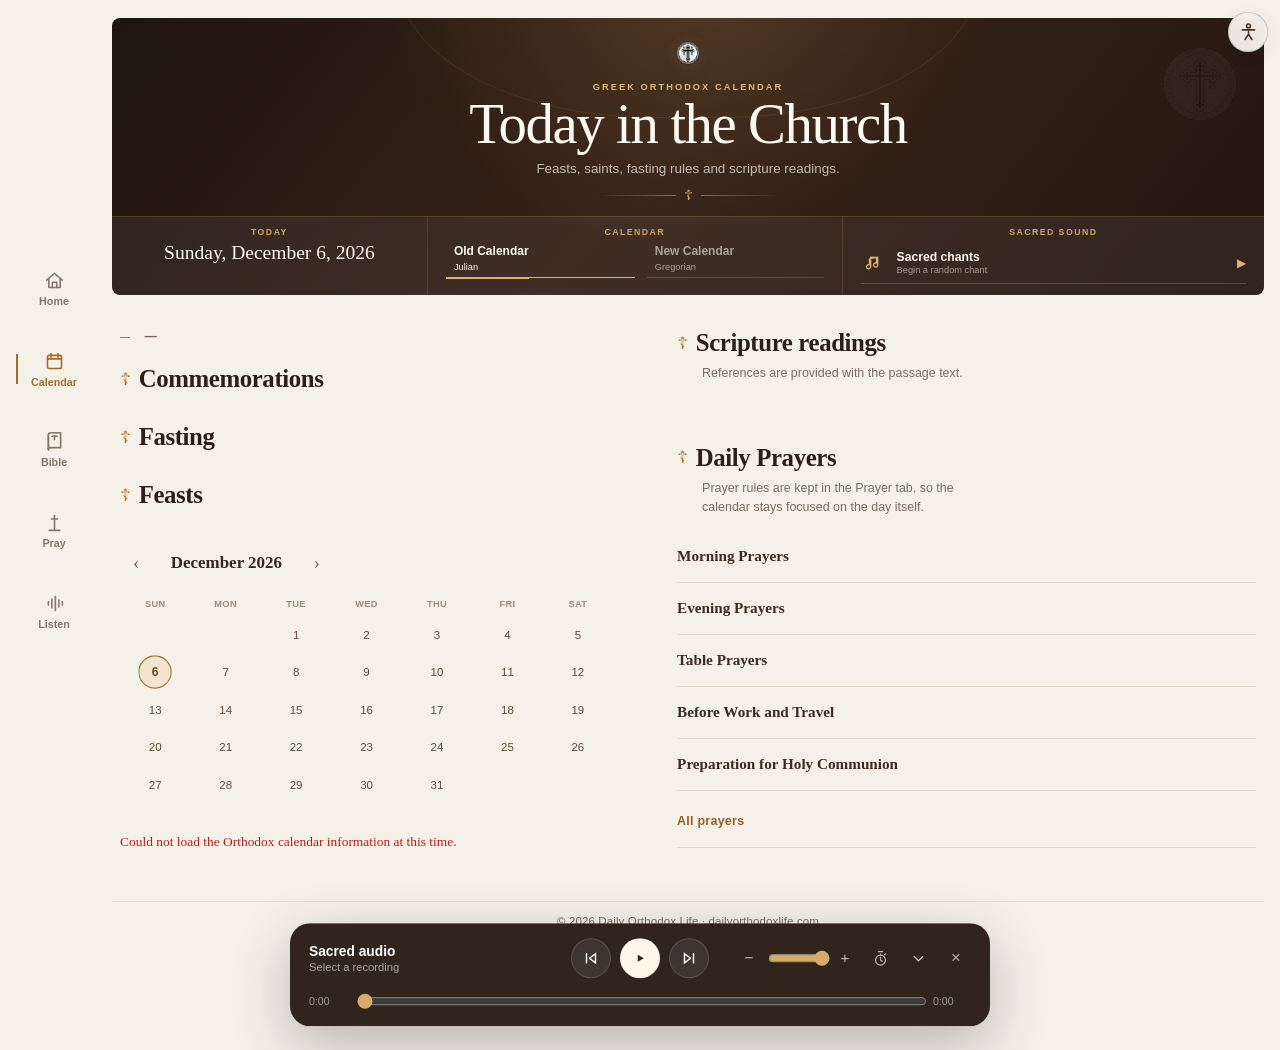
==== commit ed0f24da: "Updated website" ====
--- a/greek/index.html
+++ b/greek/index.html
@@ -1,18 +1,18 @@
 <!DOCTYPE html>
 <html lang="en">
 <head>
-  <meta charset="UTF-8" />
+<meta charset="UTF-8" />
   <title>Greek Orthodox Calendar Today | Daily Orthodox Life</title>
   <meta name="viewport" content="width=device-width, initial-scale=1" />
   <meta name="description" content="View today&#x27;s Greek Orthodox calendar with saints, commemorations, feasts, fasting guidance and Scripture readings, with Old and New Calendar options." />
   <link rel="stylesheet" href="greek-assets/css/style.css" />
   <link rel="stylesheet" href="../assets/css/app.css" />
   <link rel="manifest" href="../manifest.webmanifest" />
-  <link rel="apple-touch-icon" sizes="192x192" href="../assets/orthodox-cover-logo.png" />
+  <link rel="apple-touch-icon" sizes="192x192" href="../assets/app-icon-192.png" />
   <meta name="apple-mobile-web-app-title" content="Daily Orthodox Life" />
-  <meta name="msapplication-TileImage" content="../assets/orthodox-cover-logo.png" />
+  <meta name="msapplication-TileImage" content="../assets/app-icon-192.png" />
   <meta name="theme-color" content="#2a1d15" />
-  <link rel="icon" type="image/png" sizes="192x192" href="../assets/orthodox-cover-logo.png" />
+  <link rel="icon" type="image/png" sizes="192x192" href="../assets/app-icon-192.png" />
 
   <link rel="canonical" href="https://dailyorthodoxlife.com/greek/" />
   <meta name="robots" content="index,follow,max-image-preview:large,max-snippet:-1,max-video-preview:-1" />
@@ -56,8 +56,8 @@
         <div class="calendar-toggle-frame">
           <span class="liturgical-control-label">Calendar</span>
           <div class="calendar-toggle-group" aria-label="Calendar style">
-            <button type="button" id="toggle-julian" class="calendar-toggle-btn"><span>Old Calendar</span><small>Julian</small></button>
-            <button type="button" id="toggle-gregorian" class="calendar-toggle-btn active"><span>New Calendar</span><small>Gregorian</small></button>
+            <button type="button" id="toggle-julian" class="calendar-toggle-btn active"><span>Old Calendar</span><small>Julian</small></button>
+            <button type="button" id="toggle-gregorian" class="calendar-toggle-btn"><span>New Calendar</span><small>Gregorian</small></button>
           </div>
         </div>
 
--- a/greek/greek-assets/css/style.css
+++ b/greek/greek-assets/css/style.css
@@ -1208,3 +1208,17 @@
     margin-left: 0.75rem;
   }
 }
+
+
+/* Mk19, explicit fasting restrictions. */
+.fast-rule-summary,
+.fast-rule-allowance,
+.fast-rule-source {
+  margin: .28rem 0 0;
+  color: var(--ink-soft);
+  font-size: .84rem;
+  line-height: 1.5;
+}
+.fast-rule-summary { color: var(--ink-main); font-weight: 600; }
+.fast-rule-source { font-style: italic; opacity: .84; }
+
--- a/assets/css/app.css
+++ b/assets/css/app.css
@@ -5011,3 +5011,1027 @@
   .oa-hero h2,
   .oa-hero-carousel .oa-hero-content h2 { font-size: 2.35rem; }
 }
+
+/* =========================================================
+   Accessibility controls and consistent vector prayer cross
+   ========================================================= */
+
+.oa-prayer-cross {
+  display: grid !important;
+  place-items: center !important;
+  width: 20px !important;
+  height: 28px !important;
+  color: #a7772f !important;
+  line-height: 1 !important;
+}
+
+.oa-prayer-cross svg {
+  display: block;
+  width: 13px;
+  height: 21px;
+  overflow: visible;
+  fill: none;
+  stroke: currentColor;
+  stroke-width: 1.35;
+  stroke-linecap: round;
+  stroke-linejoin: round;
+}
+
+.oa-accessibility {
+  position: fixed;
+  top: max(12px, env(safe-area-inset-top));
+  right: max(12px, env(safe-area-inset-right));
+  z-index: 10040;
+  font-family: ui-sans-serif, -apple-system, BlinkMacSystemFont, "Segoe UI", sans-serif;
+}
+
+.oa-accessibility-toggle {
+  width: 40px;
+  height: 40px;
+  min-height: 40px;
+  padding: 0;
+  display: grid;
+  place-items: center;
+  border: 1px solid rgba(91, 66, 41, .2);
+  border-radius: 50%;
+  background: rgba(248, 244, 236, .94);
+  color: #493426;
+  box-shadow: 0 4px 16px rgba(38, 27, 19, .08);
+  backdrop-filter: blur(8px);
+  cursor: pointer;
+}
+
+.oa-accessibility-toggle svg {
+  width: 21px;
+  height: 21px;
+  fill: none;
+  stroke: currentColor;
+  stroke-width: 1.75;
+  stroke-linecap: round;
+  stroke-linejoin: round;
+}
+
+.oa-accessibility-toggle:hover,
+.oa-accessibility-toggle:focus-visible {
+  border-color: rgba(167, 119, 47, .5);
+  color: #8a5d22;
+  outline: 3px solid rgba(167, 119, 47, .17);
+  outline-offset: 2px;
+}
+
+.oa-accessibility-panel {
+  position: absolute;
+  top: 48px;
+  right: 0;
+  width: min(310px, calc(100vw - 24px));
+  padding: 15px;
+  border: 1px solid rgba(91, 66, 41, .16);
+  border-radius: 12px;
+  background: #fbf8f2;
+  color: #2e2118;
+  box-shadow: 0 16px 38px rgba(37, 25, 17, .16);
+}
+
+.oa-accessibility-panel[hidden] { display: none !important; }
+
+.oa-accessibility-panel header {
+  display: flex;
+  align-items: center;
+  justify-content: space-between;
+  gap: 12px;
+  margin-bottom: 12px;
+}
+
+.oa-accessibility-panel header strong {
+  font-family: Georgia, "Times New Roman", serif;
+  font-size: 1rem;
+}
+
+.oa-accessibility-close {
+  width: 28px;
+  height: 28px;
+  min-height: 28px;
+  padding: 0;
+  border: 0;
+  border-radius: 50%;
+  background: transparent;
+  color: #6c5c50;
+  font-size: 1.15rem;
+  cursor: pointer;
+}
+
+.oa-a11y-field,
+.oa-a11y-switch {
+  display: flex;
+  align-items: center;
+  justify-content: space-between;
+  gap: 12px;
+  min-height: 42px;
+  border-top: 1px solid rgba(91, 66, 41, .10);
+  font-size: .78rem;
+}
+
+.oa-a11y-field select {
+  max-width: 160px;
+  min-height: 32px;
+  padding: 4px 26px 4px 8px;
+  border: 1px solid rgba(91, 66, 41, .18);
+  border-radius: 6px;
+  background: #fffdf9;
+  color: #34251a;
+  font: inherit;
+}
+
+.oa-a11y-switch input {
+  width: 18px;
+  height: 18px;
+  accent-color: #9a6a2c;
+}
+
+.oa-a11y-reset {
+  width: 100%;
+  min-height: 34px;
+  margin-top: 10px;
+  border: 1px solid rgba(91, 66, 41, .16);
+  border-radius: 6px;
+  background: transparent;
+  color: #704c21;
+  font: inherit;
+  font-size: .74rem;
+  font-weight: 700;
+  cursor: pointer;
+}
+
+.oa-accessibility-panel > small {
+  display: block;
+  margin-top: 9px;
+  color: #796d62;
+  font-size: .62rem;
+  line-height: 1.4;
+}
+
+.oa-google-translate-host {
+  position: fixed !important;
+  left: -10000px !important;
+  top: -10000px !important;
+  width: 1px !important;
+  height: 1px !important;
+  overflow: hidden !important;
+}
+
+body.oa-a11y-reduce-motion *,
+body.oa-a11y-reduce-motion *::before,
+body.oa-a11y-reduce-motion *::after {
+  animation-duration: .001ms !important;
+  animation-iteration-count: 1 !important;
+  transition-duration: .001ms !important;
+  scroll-behavior: auto !important;
+}
+
+body.oa-a11y-underline-links a:not(.oa-dock-link) {
+  text-decoration: underline !important;
+  text-underline-offset: .18em;
+}
+
+body.oa-a11y-contrast {
+  --oa-bg: #ffffff !important;
+  --oa-surface: #ffffff !important;
+  --oa-ink: #050505 !important;
+  --oa-muted: #292929 !important;
+  --oa-gold: #704700 !important;
+  --oa-gold-soft: #fff0c9 !important;
+}
+
+body.oa-a11y-contrast .oa-page,
+body.oa-a11y-contrast .reader-page,
+body.oa-a11y-contrast .app-shell,
+body.oa-a11y-contrast .oa-modal-panel,
+body.oa-a11y-contrast .oa-accessibility-panel {
+  color: #050505 !important;
+}
+
+body.oa-a11y-contrast :focus-visible {
+  outline: 3px solid #111 !important;
+  outline-offset: 3px !important;
+}
+
+@media (max-width: 760px) {
+  .oa-accessibility {
+    top: max(8px, env(safe-area-inset-top));
+    right: max(8px, env(safe-area-inset-right));
+  }
+  .oa-accessibility-toggle {
+    width: 36px;
+    height: 36px;
+    min-height: 36px;
+  }
+  .oa-accessibility-panel { top: 43px; }
+}
+
+
+/* =========================================================
+   Mk19, prayer favourites and unobtrusive translation
+   ========================================================= */
+
+.oa-prayer-row {
+  display: grid;
+  grid-template-columns: minmax(0, 1fr) 38px;
+  align-items: center;
+  border-bottom: 1px solid rgba(111, 82, 49, .12);
+}
+
+.oa-prayer-row:last-child { border-bottom: 0; }
+
+.oa-prayer-row .oa-prayer-card-button {
+  border-bottom: 0 !important;
+  min-width: 0;
+  grid-template-columns: 22px minmax(0, 1fr) !important;
+  padding-right: 6px !important;
+}
+
+.oa-prayer-favourite {
+  width: 34px;
+  height: 34px;
+  min-height: 34px;
+  padding: 0;
+  display: grid;
+  place-items: center;
+  border: 0;
+  border-radius: 50%;
+  background: transparent;
+  color: #9b846a;
+  cursor: pointer;
+}
+
+.oa-prayer-favourite svg {
+  width: 18px;
+  height: 18px;
+  fill: none;
+  stroke: currentColor;
+  stroke-width: 1.55;
+  stroke-linejoin: round;
+  transition: transform .16s ease, fill .16s ease, color .16s ease;
+}
+
+.oa-prayer-favourite:hover,
+.oa-prayer-favourite:focus-visible {
+  color: #9a6829;
+  background: rgba(167, 119, 47, .07);
+  outline: 2px solid rgba(167, 119, 47, .16);
+  outline-offset: 1px;
+}
+
+.oa-prayer-favourite.is-favourite {
+  color: #a7772f;
+}
+
+.oa-prayer-favourite.is-favourite svg {
+  fill: currentColor;
+  transform: scale(1.04);
+}
+
+.oa-favourite-count {
+  display: inline-block;
+  min-width: 1.25em;
+  margin-left: .18em;
+  font-size: .78em;
+  opacity: .75;
+}
+
+/* Google Translate may inject a legacy or current toolbar. Keep translation active
+   but prevent that toolbar from shifting or covering the app. */
+body > .skiptranslate,
+iframe.goog-te-banner-frame,
+.goog-te-banner-frame,
+.VIpgJd-ZVi9od-ORHb-OEVmcd,
+.VIpgJd-ZVi9od-aZ2wEe-wOHMyf {
+  display: none !important;
+  visibility: hidden !important;
+  height: 0 !important;
+}
+
+html.translated-ltr,
+html.translated-rtl,
+html.translated-ltr body,
+html.translated-rtl body,
+body {
+  top: 0 !important;
+}
+
+
+/* =========================================================
+   Mk20, prayer categories and stable prayer list
+   ========================================================= */
+
+#prayer-filters.oa-chip-row {
+  display: flex !important;
+  flex-wrap: wrap !important;
+  align-items: center;
+  gap: 7px 8px !important;
+  overflow: visible !important;
+  overflow-x: visible !important;
+  white-space: normal !important;
+  padding: 4px 0 8px !important;
+  scrollbar-width: none;
+}
+
+#prayer-filters .oa-filter-chip {
+  flex: 0 0 auto;
+  white-space: nowrap !important;
+}
+
+/* The prayer index is interactive content, not an entrance animation target. */
+#prayer-grid,
+#prayer-grid.oa-reveal,
+#prayer-grid.oa-reveal.is-visible {
+  opacity: 1 !important;
+  transform: none !important;
+  transition: none !important;
+  animation: none !important;
+}
+
+/* =========================================================
+   Mk21, seamless persistent translation and single a11y control
+   ========================================================= */
+
+/* Cross-document transitions let the previous page remain visually present
+   while the next same-origin page is prepared. */
+@view-transition {
+  navigation: auto;
+}
+
+/* Never flash the English source page while a remembered translation is
+   being restored. The translation bootstrap adds this class before first paint. */
+html.oa-translation-pending body::after {
+  content: "";
+  position: fixed;
+  inset: 0;
+  z-index: 2147483000;
+  background: var(--oa-bg, #f7f4ee);
+  pointer-events: none;
+}
+
+html.oa-translation-ready body::after {
+  display: none !important;
+}
+
+/* In the persistent-audio shell, keep the previous page visible until the
+   replacement iframe confirms its translation is ready. */
+.oa-persistent-frame {
+  opacity: 1;
+  transition: opacity .12s ease;
+}
+
+.oa-persistent-frame.is-loading {
+  opacity: 0;
+  pointer-events: none;
+  background: transparent !important;
+}
+
+/* The parent shell owns the one accessibility button while framed pages are open. */
+html.oa-persistent-audio-shell .oa-accessibility {
+  z-index: 1600 !important;
+}
+
+
+/* =========================================================
+   Mk22, fast first load
+   ========================================================= */
+
+/* Translation must never block navigation or make the first page appear hung.
+   A remembered language may visibly settle in shortly after load, but the app
+   remains interactive throughout. */
+html.oa-translation-pending body::after,
+html.oa-translation-ready body::after {
+  display: none !important;
+  content: none !important;
+}
+
+/* Keep the accessibility control visible above the homepage carousel and all
+   other ordinary page content. */
+body > .oa-accessibility {
+  position: fixed !important;
+  z-index: 2147482000 !important;
+  visibility: visible !important;
+  opacity: 1 !important;
+}
+
+
+/* =========================================================
+   Mk23, stable non-blocking translation
+   ========================================================= */
+
+/* Never cover or block the application while a translation service loads. */
+html.oa-translation-pending body::after,
+html.oa-translation-ready body::after {
+  display: none !important;
+  content: none !important;
+}
+
+/* Translation is no longer used to gate persistent-page visibility. */
+.oa-persistent-frame,
+.oa-persistent-frame.is-loading {
+  opacity: 1 !important;
+  pointer-events: auto !important;
+}
+
+/* Accessibility control must be present on Home and every other top-level page. */
+body > .oa-accessibility {
+  display: block !important;
+  position: fixed !important;
+  z-index: 2147482000 !important;
+  visibility: visible !important;
+  opacity: 1 !important;
+}
+
+
+/* =========================================================
+   Mk25, 404 page
+   ========================================================= */
+
+.oa-404-page {
+  min-height: 100dvh;
+  background:
+    radial-gradient(circle at 50% 16%, rgba(174,126,61,.09), transparent 34rem),
+    var(--oa-bg, #f7f4ee);
+}
+
+.oa-404-main {
+  min-height: calc(100dvh - var(--oa-dock-h, 76px));
+  display: grid;
+  place-items: center;
+  padding-top: clamp(30px, 5vw, 70px);
+  padding-bottom: clamp(110px, 13vw, 150px);
+}
+
+.oa-404-content {
+  width: min(850px, calc(100% - 28px));
+  margin: 0 auto;
+  text-align: center;
+}
+
+.oa-404-art {
+  width: min(540px, 76vw);
+  margin: 0 auto clamp(10px, 2vw, 22px);
+}
+
+.oa-404-art img {
+  display: block;
+  width: 100%;
+  height: auto;
+  object-fit: contain;
+}
+
+.oa-404-code {
+  margin: 0 0 5px;
+  color: var(--oa-gold, #a17436);
+  font-size: .72rem;
+  font-weight: 800;
+  letter-spacing: .22em;
+  text-transform: uppercase;
+}
+
+.oa-404-content h1 {
+  margin: 0;
+  font-family: Georgia, "Times New Roman", serif;
+  font-size: clamp(2rem, 5.5vw, 4rem);
+  line-height: 1.02;
+  font-weight: 500;
+  color: var(--oa-ink, #2b2119);
+}
+
+.oa-404-copy {
+  max-width: 600px;
+  margin: 16px auto 0;
+  color: var(--oa-muted, #75685c);
+  font-size: clamp(.92rem, 1.8vw, 1.04rem);
+  line-height: 1.65;
+}
+
+.oa-404-actions {
+  display: flex;
+  flex-wrap: wrap;
+  justify-content: center;
+  gap: 9px;
+  margin-top: 25px;
+}
+
+.oa-404-actions a {
+  min-width: 112px;
+}
+
+@media (max-width: 560px) {
+  .oa-404-art {
+    width: min(380px, 88vw);
+  }
+
+  .oa-404-actions {
+    display: grid;
+    grid-template-columns: repeat(2, minmax(0, 1fr));
+    width: min(360px, 100%);
+    margin-left: auto;
+    margin-right: auto;
+  }
+
+  .oa-404-actions a:first-child {
+    grid-column: 1 / -1;
+  }
+}
+
+
+/* =========================================================
+   Mk25, minimisable audio shell
+   ========================================================= */
+
+.oa-player-minimise {
+  position: static;
+  width: 30px;
+  height: 30px;
+  min-height: 30px;
+  padding: 0;
+  display: grid;
+  place-items: center;
+  flex: 0 0 auto;
+  border: 0;
+  border-radius: 50%;
+  background: transparent;
+  color: rgba(255,255,255,.72);
+  cursor: pointer;
+}
+
+.oa-player-minimise svg {
+  width: 17px;
+  height: 17px;
+  fill: none;
+  stroke: currentColor;
+  stroke-width: 1.8;
+  stroke-linecap: round;
+  stroke-linejoin: round;
+  transition: transform .2s ease;
+}
+
+.oa-player-minimise:hover,
+.oa-player-minimise:focus-visible {
+  background: rgba(255,255,255,.09);
+  color: #fff7e9;
+  outline: none;
+}
+
+.oa-player.is-minimized .oa-player-minimise svg {
+  transform: rotate(180deg);
+}
+
+.oa-player.is-minimized {
+  width: min(620px, calc(100% - 24px)) !important;
+  bottom: 12px !important;
+  grid-template-columns: auto 1fr auto !important;
+  grid-template-rows: auto auto !important;
+  column-gap: 10px !important;
+  row-gap: 7px !important;
+  padding: 8px 10px !important;
+  border-radius: 14px !important;
+}
+
+.oa-player.is-minimized .oa-player-meta,
+.oa-player.is-minimized .oa-player-volume {
+  display: none !important;
+}
+
+.oa-player.is-minimized .oa-player-controls {
+  grid-column: 1 !important;
+  grid-row: 1 !important;
+  justify-self: start !important;
+  gap: 5px !important;
+}
+
+.oa-player.is-minimized .oa-player-tools {
+  grid-column: 3 !important;
+  grid-row: 1 !important;
+  justify-self: end !important;
+  justify-content: flex-end !important;
+  gap: 5px !important;
+}
+
+.oa-player.is-minimized .oa-player-progress {
+  grid-column: 1 / -1 !important;
+  grid-row: 2 !important;
+  display: grid !important;
+  grid-template-columns: 34px minmax(0, 1fr) 34px !important;
+  gap: 7px !important;
+}
+
+.oa-player.is-minimized .oa-player-btn {
+  width: 34px !important;
+  height: 34px !important;
+}
+
+.oa-player.is-minimized .oa-player-btn svg {
+  width: 16px !important;
+  height: 16px !important;
+}
+
+.oa-player.is-minimized .oa-player-timer,
+.oa-player.is-minimized .oa-player-minimise,
+.oa-player.is-minimized .oa-player-close {
+  width: 30px !important;
+  height: 30px !important;
+  min-height: 30px !important;
+}
+
+.oa-player.is-minimized .oa-sleep-panel {
+  right: 0 !important;
+  bottom: calc(100% + 8px) !important;
+  transform: none !important;
+}
+
+@media (max-width: 760px) {
+  .oa-player.is-minimized {
+    left: 6px !important;
+    right: 6px !important;
+    width: auto !important;
+    bottom: calc(72px + env(safe-area-inset-bottom)) !important;
+    transform: translateY(0) !important;
+    grid-template-columns: 1fr auto !important;
+    grid-template-rows: auto auto !important;
+    padding: 7px 9px !important;
+    border-radius: 12px !important;
+  }
+
+  .oa-player.is-minimized .oa-player-controls {
+    grid-column: 1 !important;
+    grid-row: 1 !important;
+    justify-self: start !important;
+  }
+
+  .oa-player.is-minimized .oa-player-tools {
+    grid-column: 2 !important;
+    grid-row: 1 !important;
+    justify-self: end !important;
+  }
+
+  .oa-player.is-minimized .oa-player-progress {
+    grid-column: 1 / -1 !important;
+    grid-row: 2 !important;
+  }
+
+  .oa-player.is-minimized .oa-player-btn {
+    width: 31px !important;
+    height: 31px !important;
+  }
+
+  .oa-player.is-minimized .oa-player-timer,
+  .oa-player.is-minimized .oa-player-minimise,
+  .oa-player.is-minimized .oa-player-close {
+    width: 28px !important;
+    height: 28px !important;
+    min-height: 28px !important;
+  }
+}
+
+@media (max-width: 390px) {
+  .oa-player.is-minimized .oa-player-controls,
+  .oa-player.is-minimized .oa-player-tools {
+    gap: 3px !important;
+  }
+
+  .oa-player.is-minimized .oa-player-btn {
+    width: 29px !important;
+    height: 29px !important;
+  }
+
+  .oa-player.is-minimized .oa-player-timer,
+  .oa-player.is-minimized .oa-player-minimise,
+  .oa-player.is-minimized .oa-player-close {
+    width: 27px !important;
+    height: 27px !important;
+    min-height: 27px !important;
+  }
+}
+
+
+/* =========================================================
+   Mk26, 404 navigation contrast
+   ========================================================= */
+
+.oa-404-actions a {
+  color: #2b2119 !important;
+  background: rgba(255,255,255,.52) !important;
+  border: 1px solid rgba(87,61,34,.22) !important;
+  text-decoration: none !important;
+}
+
+.oa-404-actions a:hover,
+.oa-404-actions a:focus-visible {
+  color: #20150f !important;
+  background: #fffaf2 !important;
+  border-color: rgba(87,61,34,.38) !important;
+  outline: none;
+}
+
+.oa-404-actions a.oa-primary {
+  color: #fff8ed !important;
+  background: #2a1d15 !important;
+  border-color: #2a1d15 !important;
+}
+
+.oa-404-actions a.oa-primary:hover,
+.oa-404-actions a.oa-primary:focus-visible {
+  color: #fff !important;
+  background: #3a281d !important;
+  border-color: #3a281d !important;
+}
+
+
+/* =========================================================
+   Mk27, ultra-compact minimised audio shell
+   ========================================================= */
+
+/* Closed means closed, even if an older minimised state is still present. */
+.oa-player:not(.is-visible) {
+  pointer-events: none !important;
+}
+
+.oa-player.is-minimized:not(.is-visible) {
+  opacity: 0 !important;
+  visibility: hidden !important;
+}
+
+/* The compact shell is a single thin row:
+   transport | slider | timer / expand / close */
+.oa-player.is-minimized.is-visible {
+  width: min(560px, calc(100% - 20px)) !important;
+  min-height: 0 !important;
+  bottom: 8px !important;
+  padding: 4px 6px !important;
+  border-radius: 11px !important;
+  display: grid !important;
+  grid-template-columns: auto minmax(70px, 1fr) auto !important;
+  grid-template-rows: 28px !important;
+  align-items: center !important;
+  column-gap: 7px !important;
+  row-gap: 0 !important;
+  opacity: 1 !important;
+  visibility: visible !important;
+  transform: translateX(-50%) translateY(0) !important;
+}
+
+.oa-player.is-minimized .oa-player-meta,
+.oa-player.is-minimized .oa-player-volume {
+  display: none !important;
+}
+
+.oa-player.is-minimized .oa-player-controls {
+  grid-column: 1 !important;
+  grid-row: 1 !important;
+  display: flex !important;
+  align-items: center !important;
+  justify-self: start !important;
+  gap: 3px !important;
+}
+
+.oa-player.is-minimized .oa-player-progress {
+  grid-column: 2 !important;
+  grid-row: 1 !important;
+  display: block !important;
+  min-width: 0 !important;
+  width: 100% !important;
+  margin: 0 !important;
+  padding: 0 !important;
+  line-height: 0 !important;
+}
+
+.oa-player.is-minimized .oa-player-progress > span {
+  display: none !important;
+}
+
+.oa-player.is-minimized .oa-player-progress input {
+  display: block !important;
+  width: 100% !important;
+  height: 14px !important;
+  margin: 0 !important;
+  cursor: pointer;
+}
+
+.oa-player.is-minimized .oa-player-tools {
+  grid-column: 3 !important;
+  grid-row: 1 !important;
+  position: relative !important;
+  display: flex !important;
+  align-items: center !important;
+  justify-self: end !important;
+  justify-content: flex-end !important;
+  gap: 3px !important;
+  min-width: 0 !important;
+}
+
+/* Back / play / next are deliberately tiny in compact mode. */
+.oa-player.is-minimized .oa-player-btn {
+  width: 26px !important;
+  height: 26px !important;
+  min-width: 26px !important;
+  min-height: 26px !important;
+  padding: 0 !important;
+  border-radius: 50% !important;
+}
+
+.oa-player.is-minimized .oa-player-btn svg {
+  width: 13px !important;
+  height: 13px !important;
+}
+
+.oa-player.is-minimized .oa-player-btn.play {
+  width: 28px !important;
+  height: 28px !important;
+  min-width: 28px !important;
+  min-height: 28px !important;
+}
+
+/* Timer, expand and close stay available but do not increase the bar height. */
+.oa-player.is-minimized .oa-player-timer,
+.oa-player.is-minimized .oa-player-minimise,
+.oa-player.is-minimized .oa-player-close {
+  position: static !important;
+  inset: auto !important;
+  width: 24px !important;
+  height: 24px !important;
+  min-width: 24px !important;
+  min-height: 24px !important;
+  padding: 0 !important;
+  margin: 0 !important;
+}
+
+.oa-player.is-minimized .oa-player-timer svg,
+.oa-player.is-minimized .oa-player-minimise svg {
+  width: 14px !important;
+  height: 14px !important;
+}
+
+.oa-player.is-minimized .oa-player-close {
+  font-size: .92rem !important;
+  line-height: 1 !important;
+}
+
+/* The remaining-time badge used too much vertical space in compact mode. */
+.oa-player.is-minimized #audio-sleep-timer-badge,
+.oa-player.is-minimized .oa-player-timer-badge {
+  display: none !important;
+}
+
+/* Timer menu still opens above the compact shell. */
+.oa-player.is-minimized .oa-sleep-panel {
+  right: 0 !important;
+  bottom: calc(100% + 7px) !important;
+  transform: none !important;
+}
+
+/* Mobile: sit immediately above the app nav and use almost the full width. */
+@media (max-width: 760px) {
+  .oa-player.is-minimized.is-visible {
+    left: 6px !important;
+    right: 6px !important;
+    width: auto !important;
+    bottom: calc(var(--oa-dock-h, 76px) + env(safe-area-inset-bottom) + 3px) !important;
+    grid-template-columns: auto minmax(48px, 1fr) auto !important;
+    grid-template-rows: 28px !important;
+    column-gap: 5px !important;
+    padding: 4px 5px !important;
+    border-radius: 10px !important;
+    transform: none !important;
+  }
+
+  .oa-player.is-minimized .oa-player-controls,
+  .oa-player.is-minimized .oa-player-tools {
+    gap: 2px !important;
+  }
+
+  .oa-player.is-minimized .oa-player-btn {
+    width: 24px !important;
+    height: 24px !important;
+    min-width: 24px !important;
+    min-height: 24px !important;
+  }
+
+  .oa-player.is-minimized .oa-player-btn.play {
+    width: 27px !important;
+    height: 27px !important;
+    min-width: 27px !important;
+    min-height: 27px !important;
+  }
+
+  .oa-player.is-minimized .oa-player-timer,
+  .oa-player.is-minimized .oa-player-minimise,
+  .oa-player.is-minimized .oa-player-close {
+    width: 23px !important;
+    height: 23px !important;
+    min-width: 23px !important;
+    min-height: 23px !important;
+  }
+
+  .oa-player.is-minimized .oa-player-progress input {
+    height: 12px !important;
+  }
+}
+
+@media (max-width: 360px) {
+  .oa-player.is-minimized.is-visible {
+    left: 4px !important;
+    right: 4px !important;
+    column-gap: 3px !important;
+    padding-inline: 4px !important;
+  }
+
+  .oa-player.is-minimized .oa-player-btn {
+    width: 22px !important;
+    height: 22px !important;
+    min-width: 22px !important;
+    min-height: 22px !important;
+  }
+
+  .oa-player.is-minimized .oa-player-btn.play {
+    width: 25px !important;
+    height: 25px !important;
+    min-width: 25px !important;
+    min-height: 25px !important;
+  }
+
+  .oa-player.is-minimized .oa-player-timer,
+  .oa-player.is-minimized .oa-player-minimise,
+  .oa-player.is-minimized .oa-player-close {
+    width: 21px !important;
+    height: 21px !important;
+    min-width: 21px !important;
+    min-height: 21px !important;
+  }
+}
+
+
+/* =========================================================
+   Mk28, attached mobile player + shorter 404
+   ========================================================= */
+
+/* On mobile, visually connect the collapsed player directly to the nav bar. */
+@media (max-width: 760px) {
+  .oa-player.is-minimized.is-visible {
+    bottom: calc(var(--oa-dock-h, 76px) + env(safe-area-inset-bottom) - 1px) !important;
+    border-radius: 10px 10px 0 0 !important;
+    border-bottom-color: transparent !important;
+    box-shadow: 0 -5px 18px rgba(38, 26, 18, .12) !important;
+  }
+}
+
+/* Make the 404 page more compact so it fits without unnecessary scrolling. */
+.oa-404-main {
+  padding-top: clamp(18px, 3vw, 34px) !important;
+  padding-bottom: clamp(86px, 9vw, 108px) !important;
+}
+
+.oa-404-art {
+  width: min(430px, 64vw) !important;
+  margin-bottom: 8px !important;
+}
+
+.oa-404-copy {
+  margin-top: 11px !important;
+}
+
+.oa-404-actions {
+  margin-top: 18px !important;
+}
+
+@media (max-width: 560px) {
+  .oa-404-art {
+    width: min(285px, 70vw) !important;
+  }
+
+  .oa-404-main {
+    padding-top: 12px !important;
+    padding-bottom: calc(var(--oa-dock-h, 76px) + 18px) !important;
+  }
+
+  .oa-404-content h1 {
+    font-size: clamp(1.8rem, 8vw, 2.5rem) !important;
+  }
+
+  .oa-404-copy {
+    line-height: 1.5 !important;
+  }
+}
+
+
+/* =========================================================
+   Mk29, exact mobile player/nav join
+   ========================================================= */
+
+@media (max-width: 760px) {
+  /* Give the mobile navigation an explicit height and use that exact same
+     measurement for the compact player, so there can be no gap between them. */
+  .oa-dock {
+    height: calc(68px + env(safe-area-inset-bottom)) !important;
+    min-height: calc(68px + env(safe-area-inset-bottom)) !important;
+  }
+
+  .oa-player.is-minimized.is-visible {
+    bottom: calc(68px + env(safe-area-inset-bottom) - 1px) !important;
+    margin-bottom: 0 !important;
+  }
+}
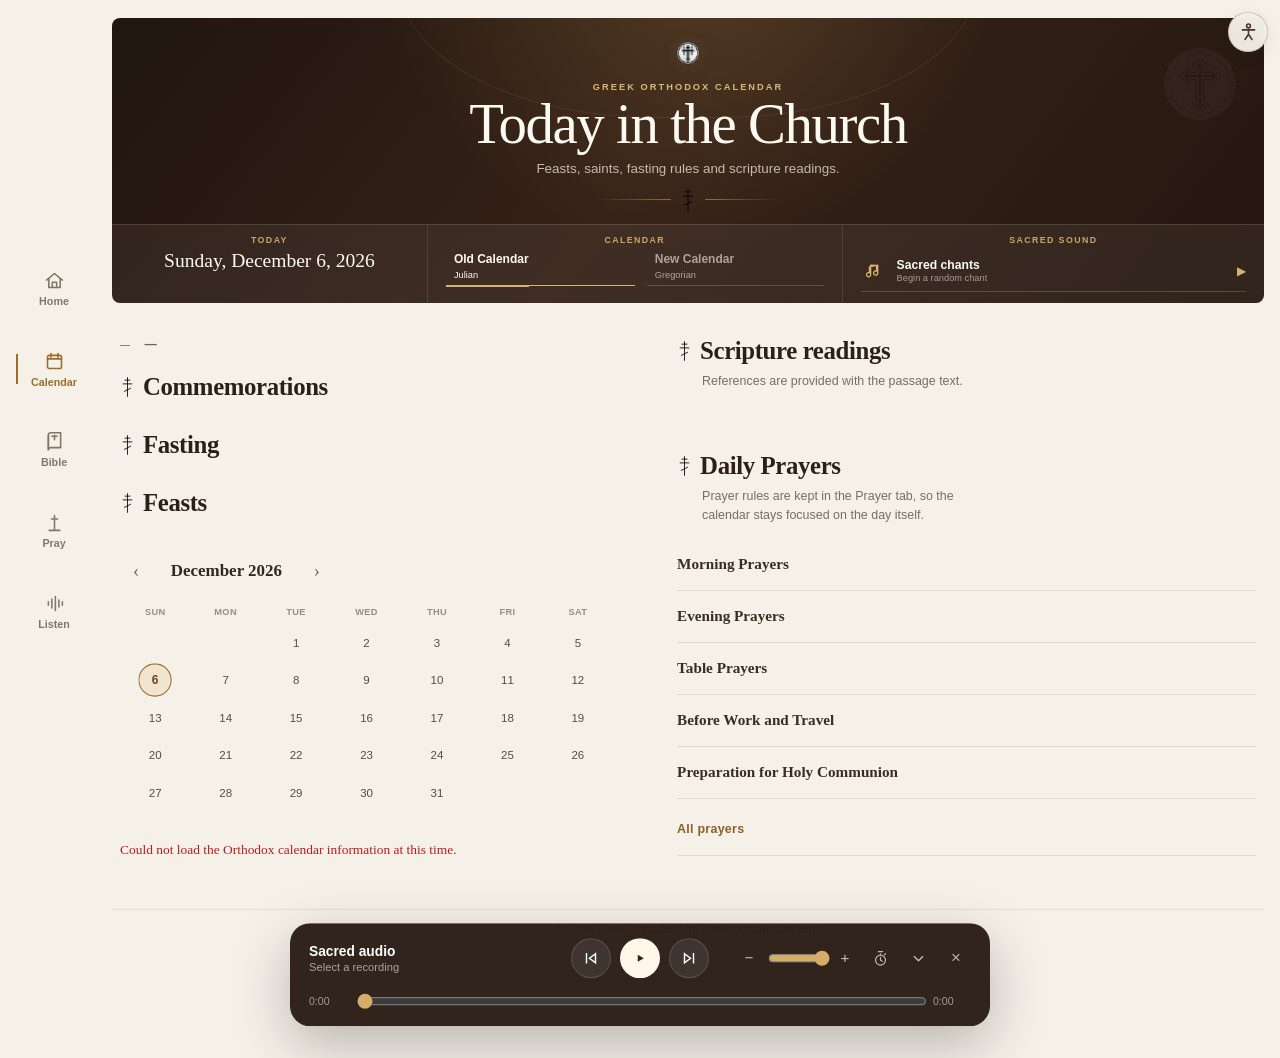
==== commit 28bd2caa: "Updated website" ====
--- a/greek/index.html
+++ b/greek/index.html
@@ -44,7 +44,7 @@
         <div class="app-tagline">GREEK ORTHODOX CALENDAR</div>
         <h1 class="app-title">Today in the Church</h1>
         <p class="app-subtitle">Feasts, saints, fasting rules and scripture readings.</p>
-        <div class="liturgical-ornament" aria-hidden="true"><span></span><b>☦</b><span></span></div>
+        <div class="liturgical-ornament" aria-hidden="true"><span></span><img class="liturgical-ornament-cross" src="../assets/icons/orthodox-cross.svg" alt="" /><span></span></div>
       </div>
 
       <div class="liturgical-control-band">
--- a/assets/css/app.css
+++ b/assets/css/app.css
@@ -6035,3 +6035,204 @@
     margin-bottom: 0 !important;
   }
 }
+
+
+/* =========================================================
+   Mk30, mobile stability and interaction fixes
+   ========================================================= */
+
+/* Accessibility belongs to the top of the page, not permanently over content. */
+body > .oa-accessibility {
+  position: absolute !important;
+  top: max(12px, env(safe-area-inset-top)) !important;
+  right: max(12px, env(safe-area-inset-right)) !important;
+}
+
+/* Never overlap an open prayer. */
+body.oa-prayer-modal-open > .oa-accessibility {
+  display: none !important;
+}
+
+/* Website-owned language picker: prevents iOS from opening its native giant
+   select sheet on top of our accessibility panel. */
+.oa-a11y-language-field {
+  position: relative;
+}
+
+.oa-a11y-language-button {
+  min-width: 128px;
+  min-height: 32px;
+  padding: 5px 27px 5px 9px;
+  border: 1px solid rgba(91,66,41,.18);
+  border-radius: 6px;
+  background: #fffdf9;
+  color: #34251a;
+  font: inherit;
+  text-align: left;
+  cursor: pointer;
+  position: relative;
+}
+
+.oa-a11y-language-button::after {
+  content: "";
+  position: absolute;
+  right: 9px;
+  top: 50%;
+  width: 6px;
+  height: 6px;
+  border-right: 1.5px solid currentColor;
+  border-bottom: 1.5px solid currentColor;
+  transform: translateY(-65%) rotate(45deg);
+}
+
+.oa-a11y-language-menu {
+  position: absolute;
+  top: calc(100% - 2px);
+  right: 0;
+  z-index: 4;
+  width: min(210px, calc(100vw - 54px));
+  max-height: 260px;
+  overflow-y: auto;
+  overscroll-behavior: contain;
+  padding: 5px;
+  border: 1px solid rgba(91,66,41,.18);
+  border-radius: 8px;
+  background: #fffdf9;
+  box-shadow: 0 12px 28px rgba(37,25,17,.16);
+}
+
+.oa-a11y-language-menu[hidden] {
+  display: none !important;
+}
+
+.oa-a11y-language-menu button {
+  display: block;
+  width: 100%;
+  min-height: 34px;
+  padding: 7px 9px;
+  border: 0;
+  border-radius: 5px;
+  background: transparent;
+  color: #34251a;
+  font: inherit;
+  text-align: left;
+}
+
+.oa-a11y-language-menu button:hover,
+.oa-a11y-language-menu button:focus-visible,
+.oa-a11y-language-menu button.is-selected {
+  background: rgba(167,119,47,.12);
+  outline: none;
+}
+
+.oa-a11y-language-menu button.is-selected::after {
+  content: "✓";
+  float: right;
+  color: #9a6a2c;
+}
+
+/* Prayer close is a simple X in the actual top-right corner. */
+.oa-modal-panel {
+  position: relative !important;
+}
+
+.oa-modal-head {
+  padding-right: 38px !important;
+}
+
+#prayer-modal-close.oa-close {
+  position: absolute !important;
+  top: 10px !important;
+  right: 10px !important;
+  z-index: 5 !important;
+  width: 30px !important;
+  height: 30px !important;
+  min-height: 30px !important;
+  padding: 0 !important;
+  border: 0 !important;
+  border-radius: 0 !important;
+  background: transparent !important;
+  box-shadow: none !important;
+  color: #625449 !important;
+  font-size: 1.55rem !important;
+  line-height: 1 !important;
+}
+
+#prayer-modal-close.oa-close:hover,
+#prayer-modal-close.oa-close:focus-visible {
+  color: #9a6a2c !important;
+  background: transparent !important;
+  outline: none !important;
+}
+
+/* Remove every text/emoji cross from prayer/calendar decorations. */
+.oa-prayer-card::before {
+  content: none !important;
+}
+
+body.app-calendar-page .section-heading::before,
+body.app-calendar-page .panel-header h3::before {
+  content: "" !important;
+  flex: 0 0 auto;
+  width: 15px;
+  height: 21px;
+  background: url("../icons/orthodox-cross.svg") center / contain no-repeat;
+  filter: sepia(.45) saturate(1.5);
+}
+
+.liturgical-ornament-cross {
+  display: block;
+  width: 18px;
+  height: 25px;
+  object-fit: contain;
+  opacity: .86;
+}
+
+/* Closing is absolute: hidden wins over all compact-player rules. */
+.oa-player[hidden],
+.oa-player[aria-hidden="true"] {
+  display: none !important;
+  visibility: hidden !important;
+  opacity: 0 !important;
+  pointer-events: none !important;
+}
+
+/* iPhone/iPad reserve media output volume for the device buttons. Do not show
+   a website slider that falsely appears to control system media volume. */
+.oa-player.oa-ios-player .oa-player-volume {
+  display: none !important;
+}
+
+.oa-player.oa-ios-player:not(.is-minimized) .oa-player-tools::before {
+  content: "Use device volume";
+  color: rgba(255,255,255,.55);
+  font-size: .62rem;
+  white-space: nowrap;
+}
+
+/* The previous iframe page shell is no longer used. */
+.oa-persistent-frame {
+  display: none !important;
+}
+html.oa-persistent-audio-shell {
+  overflow: auto !important;
+}
+html.oa-persistent-audio-shell body {
+  overflow: auto !important;
+}
+
+@media (max-width: 760px) {
+  body > .oa-accessibility {
+    top: max(8px, env(safe-area-inset-top)) !important;
+    right: max(8px, env(safe-area-inset-right)) !important;
+  }
+
+  #prayer-modal-close.oa-close {
+    top: 7px !important;
+    right: 8px !important;
+  }
+
+  .oa-a11y-language-menu {
+    max-height: 220px;
+  }
+}
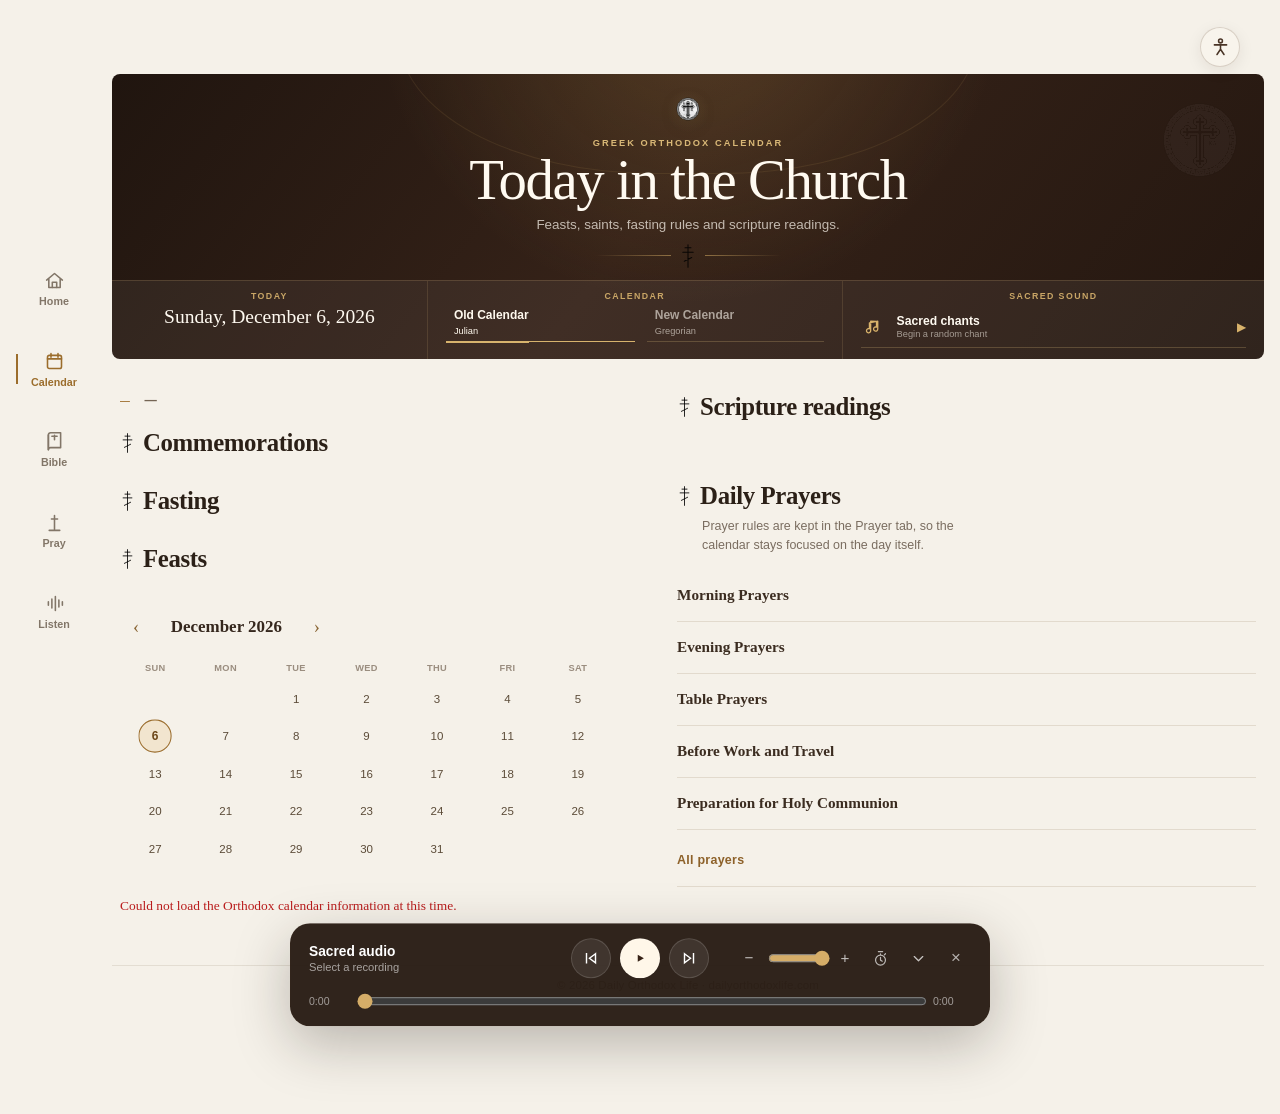
==== commit 01bbe267: "Updated website" ====
--- a/greek/index.html
+++ b/greek/index.html
@@ -149,10 +149,7 @@
         <section class="readings-panel">
           <header class="panel-header">
             <h3>Scripture readings</h3>
-            <p class="panel-sub">
-              References are provided with the passage text.
-            </p>
-          </header>
+</header>
           <div id="readings-list" class="readings-list"></div>
           <p id="readings-empty" class="muted" style="display:none;">
             No specific readings are listed for this day.
--- a/assets/css/app.css
+++ b/assets/css/app.css
@@ -6236,3 +6236,122 @@
     max-height: 220px;
   }
 }
+
+
+/* =========================================================
+   Mk31, stable navigation, header accessibility, player polish
+   ========================================================= */
+
+/* Accessibility is part of the page header, never an overlay. */
+body > .oa-accessibility {
+  position: static !important;
+}
+
+.oa-topbar {
+  align-items: center !important;
+  gap: 14px !important;
+}
+
+.oa-topbar > .oa-accessibility {
+  position: relative !important;
+  margin-left: auto !important;
+  top: auto !important;
+  right: auto !important;
+  flex: 0 0 auto;
+}
+
+.oa-accessibility-row {
+  display: flex;
+  justify-content: flex-end;
+  align-items: center;
+  min-height: 54px;
+  padding: 8px clamp(12px, 2vw, 24px) 4px;
+}
+
+.oa-accessibility-row > .oa-accessibility {
+  position: relative !important;
+  top: auto !important;
+  right: auto !important;
+  margin: 0 !important;
+}
+
+/* When audio keeps the top document alive, the current framed page owns the
+   accessibility control. The old parent page's copy is hidden behind it. */
+html.oa-persistent-audio-shell > body > .oa-accessibility,
+html.oa-persistent-audio-shell > body > main > .oa-accessibility-row,
+html.oa-persistent-audio-shell > body > .oa-page > .oa-accessibility-row {
+  visibility: hidden !important;
+  pointer-events: none !important;
+}
+
+/* The persistent frame is active again so audio never unloads between pages. */
+.oa-persistent-frame {
+  display: block !important;
+  position: fixed !important;
+  inset: 0 !important;
+  width: 100% !important;
+  height: 100% !important;
+  border: 0 !important;
+  background: var(--oa-bg, #f7f4ee) !important;
+  z-index: 1250 !important;
+  opacity: 1 !important;
+  pointer-events: auto !important;
+}
+
+html.oa-persistent-audio-shell,
+html.oa-persistent-audio-shell body {
+  overflow: hidden !important;
+}
+
+html.oa-persistent-audio-shell > body > .oa-player {
+  z-index: 1500 !important;
+}
+
+/* Expanded shell: normal close control in the top-right corner. */
+.oa-player.is-visible:not(.is-minimized) {
+  position: fixed;
+}
+
+.oa-player.is-visible:not(.is-minimized) .oa-player-close {
+  position: absolute !important;
+  top: 9px !important;
+  right: 10px !important;
+  z-index: 10 !important;
+  width: 28px !important;
+  height: 28px !important;
+  min-width: 28px !important;
+  min-height: 28px !important;
+  background: transparent !important;
+}
+
+.oa-player.is-visible:not(.is-minimized) .oa-player-tools {
+  padding-right: 34px !important;
+}
+
+/* Minimized close remains in the compact inline tool row. */
+.oa-player.is-minimized .oa-player-close {
+  position: static !important;
+}
+
+/* Bible/calendar pages without the standard brand bar get a small reserved
+   utility row so the accessibility button cannot overlap their first heading. */
+body.app-bible-page .oa-accessibility-row,
+body.app-calendar-page .oa-accessibility-row {
+  margin-bottom: 2px;
+}
+
+@media (max-width: 760px) {
+  .oa-accessibility-row {
+    min-height: 50px;
+    padding: calc(6px + env(safe-area-inset-top)) 10px 3px;
+  }
+
+  .oa-topbar > .oa-accessibility {
+    margin-left: auto !important;
+  }
+
+  .oa-player.is-visible:not(.is-minimized) .oa-player-close {
+    top: 7px !important;
+    right: 8px !important;
+  }
+}
